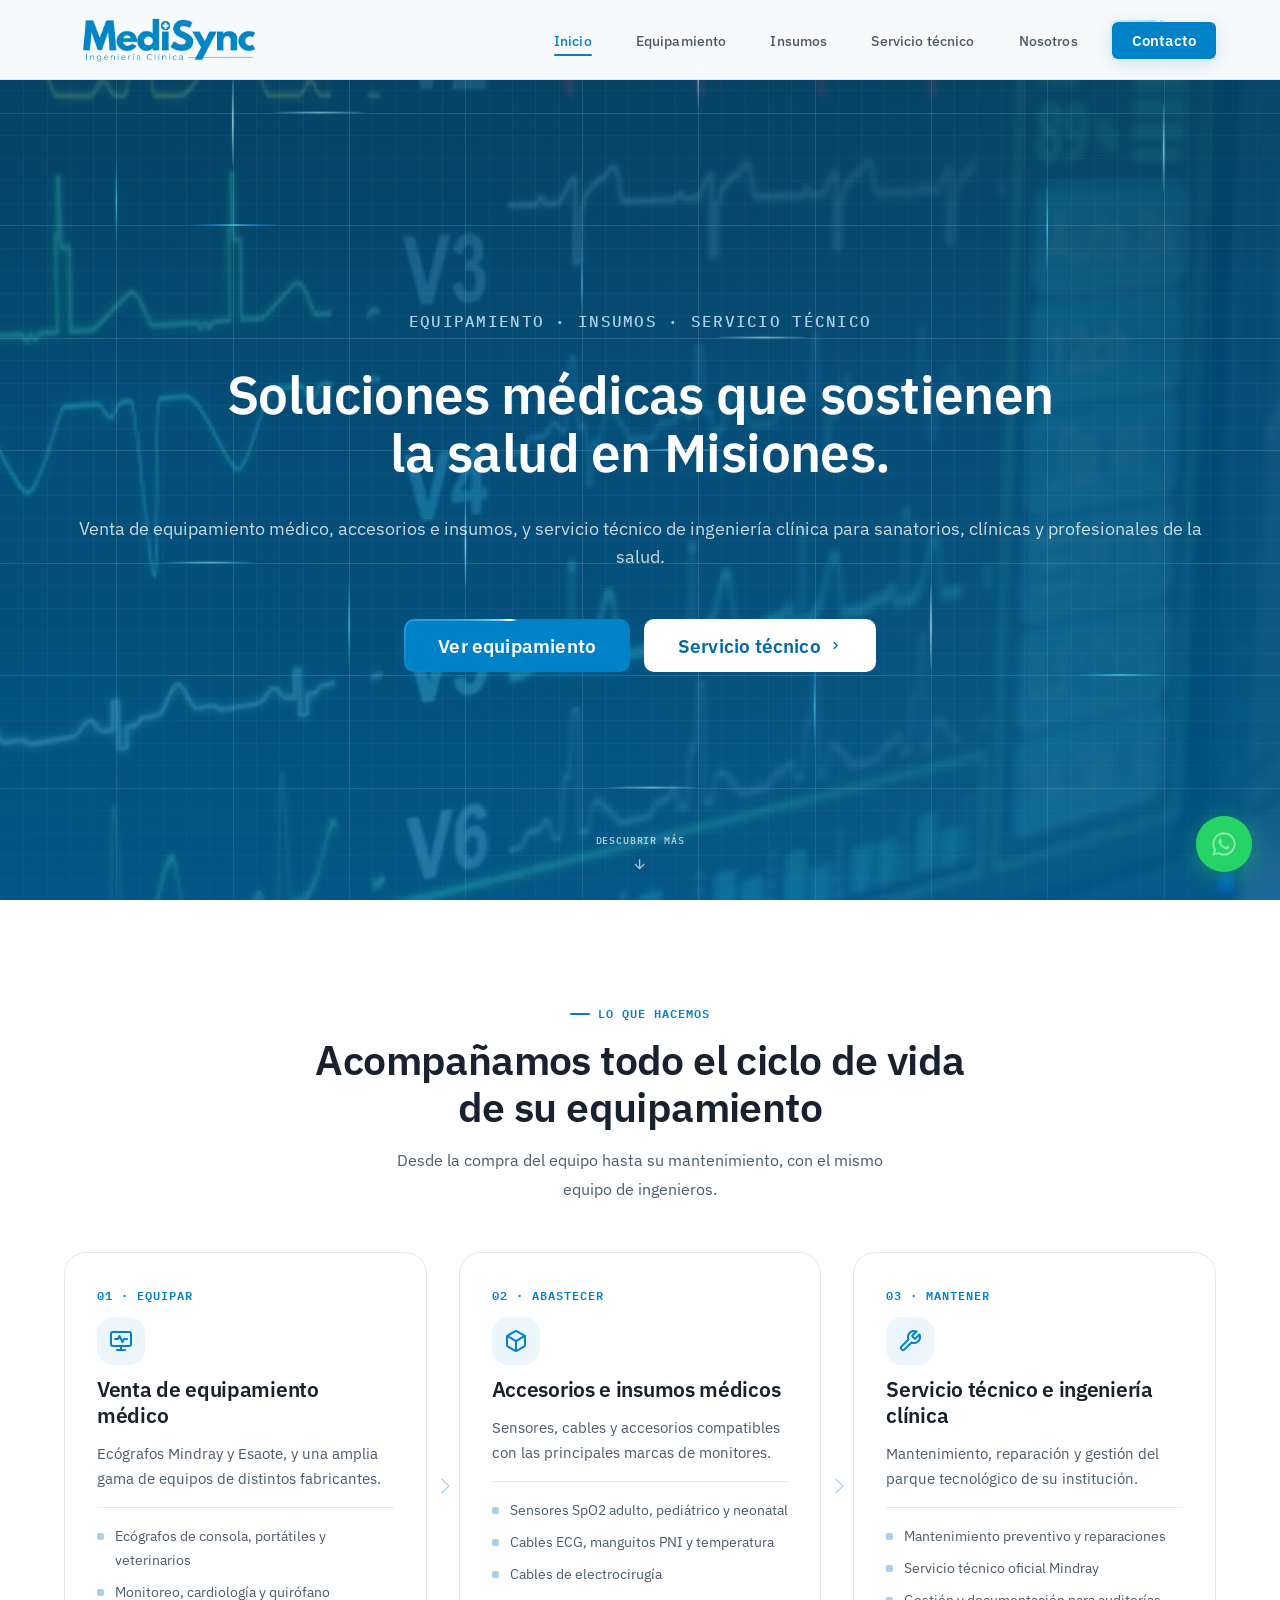
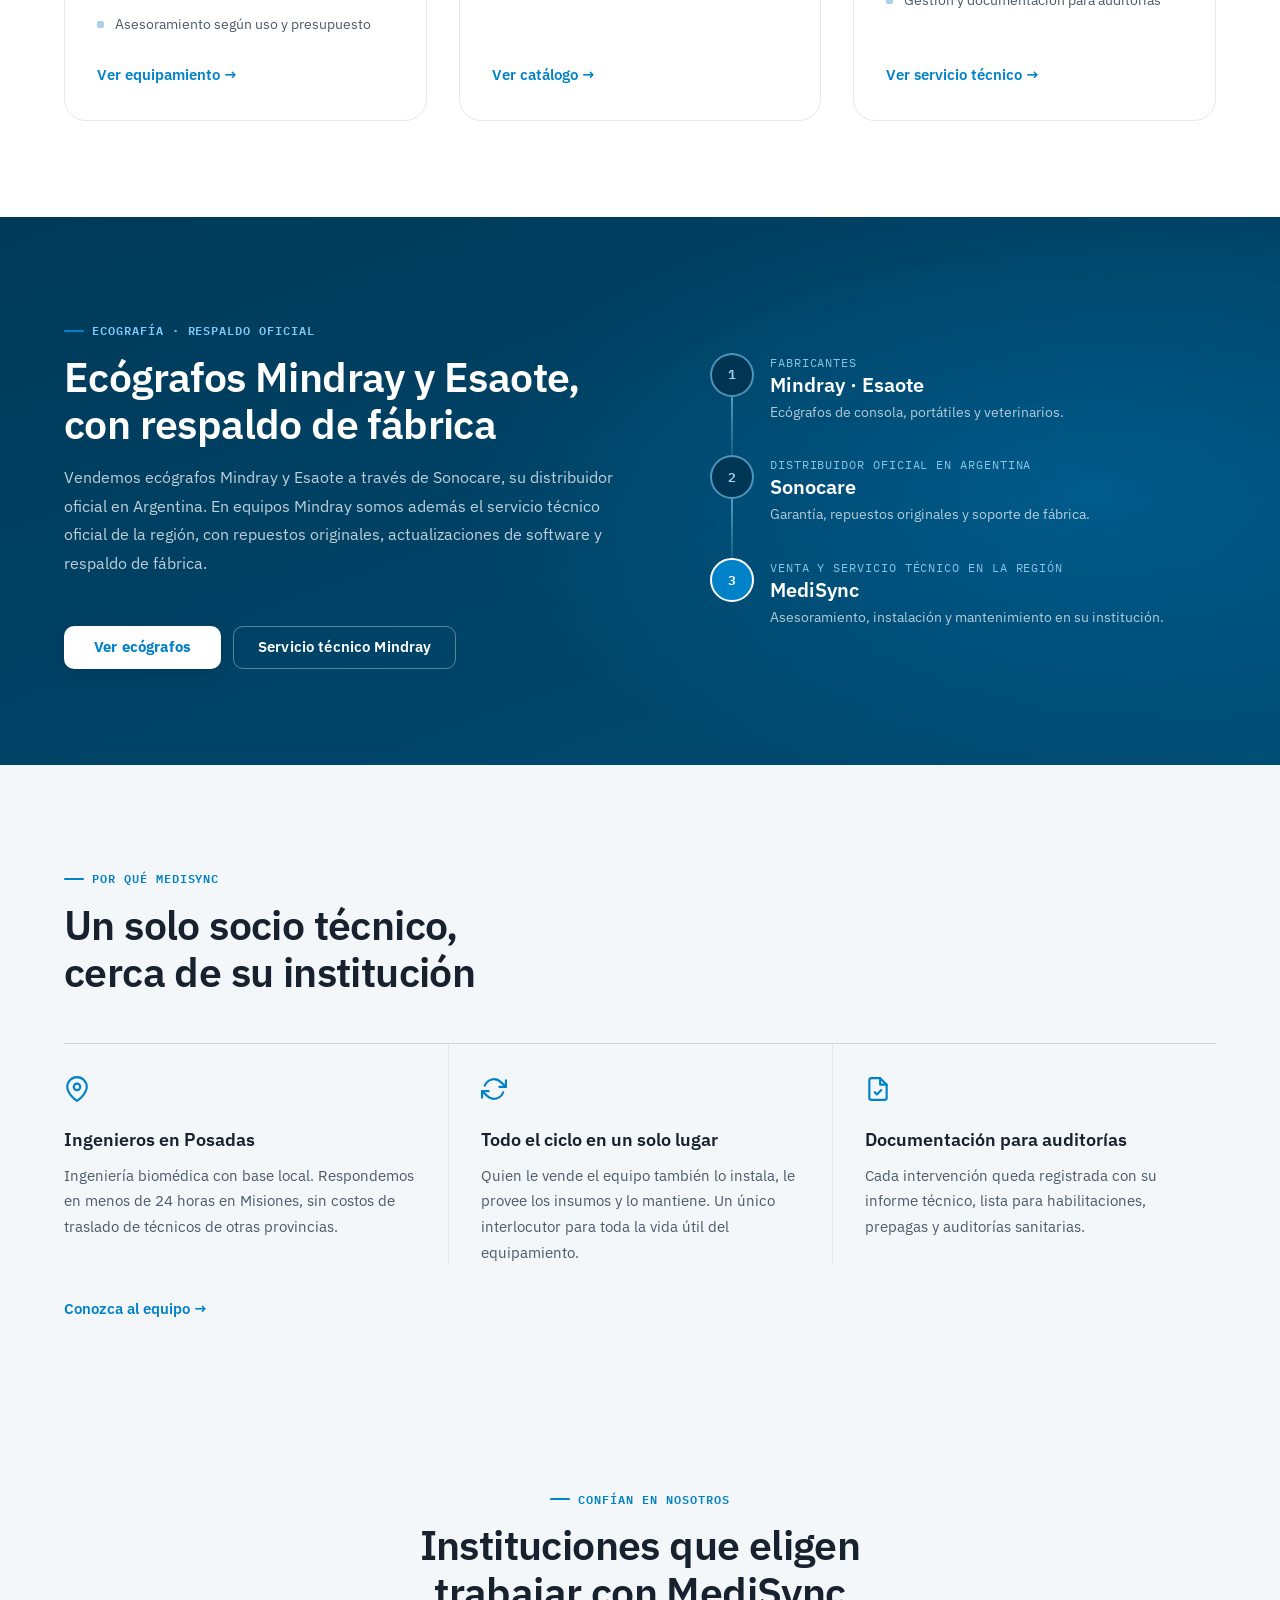
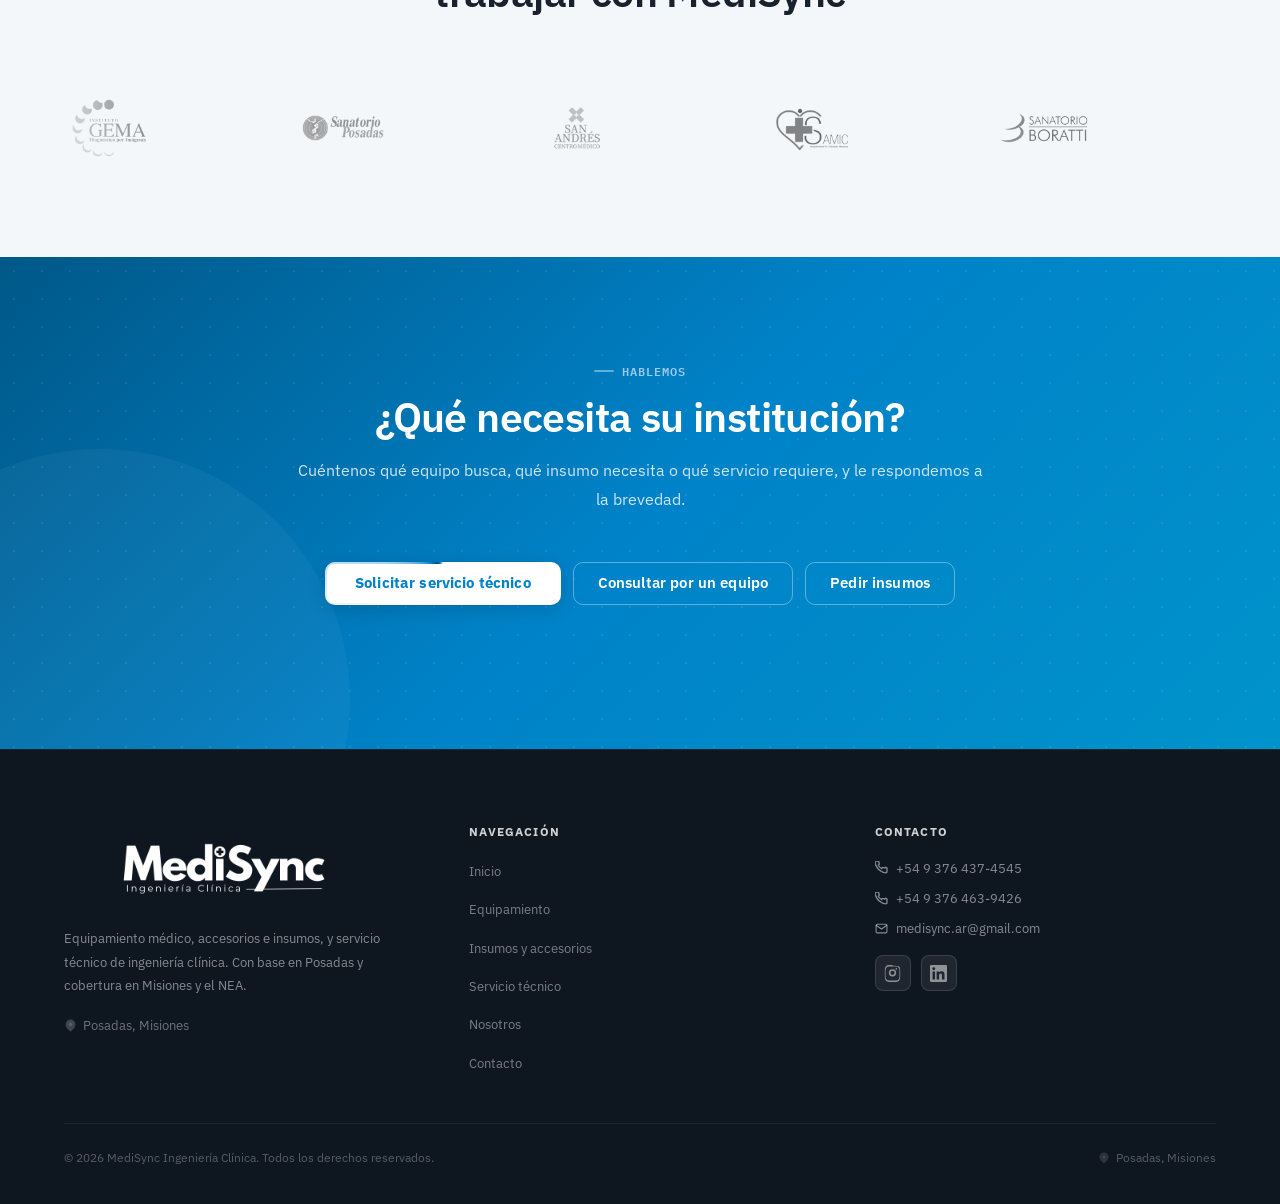
==== index.html @ 0f15f38e "Insumos: subtítulo más corto y sin mencionar stock permanente en el sitio Co-Authored-By: Claude Opu" ====
<!DOCTYPE html>
<html lang="es">
<head>
<meta charset="UTF-8">
<meta name="viewport" content="width=device-width, initial-scale=1.0">
<title>MediSync | Equipamiento médico, insumos y servicio técnico – Misiones</title>
<meta name="description" content="Venta de equipamiento médico, accesorios e insumos, y servicio técnico de ingeniería clínica en Misiones.">
<meta property="og:type" content="website">
<meta property="og:locale" content="es_AR">
<meta property="og:site_name" content="MediSync Ingeniería Clínica">
<meta property="og:title" content="MediSync | Equipamiento médico, insumos y servicio técnico – Misiones">
<meta property="og:description" content="Venta de equipamiento médico, accesorios e insumos, y servicio técnico de ingeniería clínica en Misiones.">
<meta property="og:image" content="img/logo1.png">
<meta property="og:url" content="https://medisync.com.ar/index.html">
<meta name="twitter:card" content="summary">
<link rel="icon" type="image/x-icon" href="img/favicon.ico">
<link rel="canonical" href="https://medisync.com.ar/index.html">
<link rel="preconnect" href="https://fonts.googleapis.com">
<link rel="preconnect" href="https://fonts.gstatic.com" crossorigin>
<link href="https://fonts.googleapis.com/css2?family=IBM+Plex+Sans:wght@400;500;600;700&family=IBM+Plex+Mono:wght@500;600&display=swap" rel="stylesheet">
<link rel="stylesheet" href="styles.css">
<link rel="stylesheet" href="cult-effects.css">
<script type="application/ld+json">
{
  "@context": "https://schema.org",
  "@type": "MedicalBusiness",
  "name": "MediSync Ingeniería Clínica",
  "image": "img/logo1.png",
  "description": "Venta de equipamiento médico, accesorios e insumos, y servicio técnico de ingeniería clínica en Misiones y el NEA.",
  "url": "https://medisync.com.ar/",
  "telephone": "+543764374545",
  "email": "medisync.ar@gmail.com",
  "address": {
    "@type": "PostalAddress",
    "addressLocality": "Posadas",
    "addressRegion": "Misiones",
    "addressCountry": "AR"
  },
  "areaServed": {
    "@type": "State",
    "name": "Misiones"
  },
  "sameAs": [
    "https://www.instagram.com/medi.sync",
    "https://www.linkedin.com/company/medi-sync-arg"
  ]
}
</script>
<!-- Meta Pixel Code -->
<script>
!function(f,b,e,v,n,t,s)
{if(f.fbq)return;n=f.fbq=function(){n.callMethod?
n.callMethod.apply(n,arguments):n.queue.push(arguments)};
if(!f._fbq)f._fbq=n;n.push=n;n.loaded=!0;n.version='2.0';
n.queue=[];t=b.createElement(e);t.async=!0;
t.src=v;s=b.getElementsByTagName(e)[0];
s.parentNode.insertBefore(t,s)}(window, document,'script',
'https://connect.facebook.net/en_US/fbevents.js');
fbq('init', '1531481185148604');
fbq('track', 'PageView');
</script>
<noscript><img height="1" width="1" style="display:none"
src="https://www.facebook.com/tr?id=1531481185148604&ev=PageView&noscript=1"
/></noscript>
<!-- End Meta Pixel Code -->
</head>
<body>

<!-- ═══ HERO ═══ -->
<section id="hero" class="has-video" data-grid-beam>
  <!-- Fondo del hero: video sin sonido en bucle. Para volver a una foto, reemplazar <video> por <img class="hero-bg" src="..." alt=""> -->
  <video class="hero-bg" autoplay muted loop playsinline preload="auto" poster="img/hero-poster.jpg" aria-hidden="true">
    <source src="img/hero.mp4" type="video/mp4">
  </video>
  <div class="hero-content">
    <div class="hero-top">
      <div class="hero-badge">Equipamiento · Insumos · Servicio técnico</div>
      <h1 class="hero-h1" data-text-animate>Soluciones médicas que sostienen<br>la salud en Misiones.</h1>
      <p class="hero-sub">Venta de equipamiento médico, accesorios e insumos, y servicio técnico de ingeniería clínica para sanatorios, clínicas y profesionales de la salud.</p>
    </div>
    <div class="hero-actions">
      <a href="equipos.html" class="btn-primary beam">
        Ver equipamiento
      </a>
      <a href="servicios.html" class="btn-secondary">
        Servicio técnico
        <svg width="13" height="13" fill="none" stroke="currentColor" stroke-width="2.5" viewBox="0 0 24 24"><path d="M9 18l6-6-6-6"/></svg>
      </a>
    </div>
  </div>
  <a href="#pilares" class="hero-scroll-cue" aria-label="Bajar a la siguiente sección">
    Descubrir más
    <svg width="16" height="16" fill="none" stroke="currentColor" stroke-width="2" viewBox="0 0 24 24"><path d="M12 5v14M19 12l-7 7-7-7"/></svg>
  </a>
</section>

<!-- ═══ PILARES ═══ -->
<section id="pilares">
  <div class="section-header centered">
    <div class="section-label">Lo que hacemos</div>
    <h2 class="section-title">Acompañamos todo el ciclo de vida<br>de su equipamiento</h2>
    <p class="section-desc">Desde la compra del equipo hasta su mantenimiento, con el mismo equipo de ingenieros.</p>
  </div>
  <div class="pillars-grid">
    <a class="pillar-card fade-up" href="equipos.html">
      <span class="pillar-step">01 · Equipar</span>
      <div class="pillar-icon"><svg viewBox="0 0 24 24" fill="none" stroke="currentColor" stroke-width="2" stroke-linecap="round" stroke-linejoin="round"><rect x="2" y="3" width="20" height="14" rx="2"/><path d="M8 21h8M12 17v4"/><path d="M6 10h3l1.5-3 3 6 1.5-3h3"/></svg></div>
      <h3 class="pillar-title">Venta de equipamiento médico</h3>
      <p class="pillar-desc">Ecógrafos Mindray y Esaote, y una amplia gama de equipos de distintos fabricantes.</p>
      <ul class="pillar-list">
        <li>Ecógrafos de consola, portátiles y veterinarios</li>
        <li>Monitoreo, cardiología y quirófano</li>
        <li>Asesoramiento según uso y presupuesto</li>
      </ul>
      <span class="pillar-link">Ver equipamiento →</span>
    </a>
    <a class="pillar-card fade-up stagger-1" href="tienda.html">
      <span class="pillar-step">02 · Abastecer</span>
      <div class="pillar-icon"><svg viewBox="0 0 24 24" fill="none" stroke="currentColor" stroke-width="2" stroke-linecap="round" stroke-linejoin="round"><path d="M21 16V8a2 2 0 00-1-1.73l-7-4a2 2 0 00-2 0l-7 4A2 2 0 003 8v8a2 2 0 001 1.73l7 4a2 2 0 002 0l7-4A2 2 0 0021 16z"/><path d="M3.27 6.96L12 12.01l8.73-5.05M12 22.08V12"/></svg></div>
      <h3 class="pillar-title">Accesorios e insumos médicos</h3>
      <p class="pillar-desc">Sensores, cables y accesorios compatibles con las principales marcas de monitores.</p>
      <ul class="pillar-list">
        <li>Sensores SpO2 adulto, pediátrico y neonatal</li>
        <li>Cables ECG, manguitos PNI y temperatura</li>
        <li>Cables de electrocirugía</li>
      </ul>
      <span class="pillar-link">Ver catálogo →</span>
    </a>
    <a class="pillar-card fade-up stagger-2" href="servicios.html">
      <span class="pillar-step">03 · Mantener</span>
      <div class="pillar-icon"><svg viewBox="0 0 24 24" fill="none" stroke="currentColor" stroke-width="2" stroke-linecap="round" stroke-linejoin="round"><path d="M14.7 6.3a1 1 0 000 1.4l1.6 1.6a1 1 0 001.4 0l3.77-3.77a6 6 0 01-7.94 7.94l-6.91 6.91a2.12 2.12 0 01-3-3l6.91-6.91a6 6 0 017.94-7.94l-3.76 3.76z"/></svg></div>
      <h3 class="pillar-title">Servicio técnico e ingeniería clínica</h3>
      <p class="pillar-desc">Mantenimiento, reparación y gestión del parque tecnológico de su institución.</p>
      <ul class="pillar-list">
        <li>Mantenimiento preventivo y reparaciones</li>
        <li>Servicio técnico oficial Mindray</li>
        <li>Gestión y documentación para auditorías</li>
      </ul>
      <span class="pillar-link">Ver servicio técnico →</span>
    </a>
  </div>
</section>

<!-- ═══ MINDRAY · REPRESENTACIÓN OFICIAL ═══ -->
<section id="mindray-oficial">
  <div class="mindray-layout">
    <div>
      <div class="section-header">
        <div class="section-label">Ecografía · Respaldo oficial</div>
        <h2 class="section-title">Ecógrafos Mindray y Esaote,<br>con respaldo de fábrica</h2>
        <p class="section-desc">Vendemos ecógrafos Mindray y Esaote a través de Sonocare, su distribuidor oficial en Argentina. En equipos Mindray somos además el servicio técnico oficial de la región, con repuestos originales, actualizaciones de software y respaldo de fábrica.</p>
      </div>
      <div class="mindray-actions">
        <a href="equipos.html#ecografos" class="btn-white">Ver ecógrafos</a>
        <a href="servicios.html#mindray" class="btn-outline-white">Servicio técnico Mindray</a>
      </div>
    </div>
    <ol class="chain fade-up" aria-label="Cadena oficial desde el fabricante hasta su institución">
      <li class="chain-node">
        <span class="chain-dot">1</span>
        <div>
          <div class="chain-role">Fabricantes</div>
          <div class="chain-name">Mindray · Esaote</div>
          <div class="chain-text">Ecógrafos de consola, portátiles y veterinarios.</div>
        </div>
      </li>
      <li class="chain-node">
        <span class="chain-dot">2</span>
        <div>
          <div class="chain-role">Distribuidor oficial en Argentina</div>
          <div class="chain-name">Sonocare</div>
          <div class="chain-text">Garantía, repuestos originales y soporte de fábrica.</div>
        </div>
      </li>
      <li class="chain-node is-us">
        <span class="chain-dot">3</span>
        <div>
          <div class="chain-role">Venta y servicio técnico en la región</div>
          <div class="chain-name">MediSync</div>
          <div class="chain-text">Asesoramiento, instalación y mantenimiento en su institución.</div>
        </div>
      </li>
    </ol>
  </div>
</section>

<!-- ═══ POR QUÉ MEDISYNC ═══ -->
<section id="porque">
  <div class="section-header wide">
    <div class="section-label">Por qué MediSync</div>
    <h2 class="section-title">Un solo socio técnico,<br>cerca de su institución</h2>
  </div>
  <div class="reasons">
    <div class="reason fade-up">
      <div class="reason-icon"><svg viewBox="0 0 24 24" fill="none" stroke="currentColor" stroke-width="2" stroke-linecap="round" stroke-linejoin="round"><path d="M21 10c0 7-9 13-9 13s-9-6-9-13a9 9 0 0118 0z"/><circle cx="12" cy="10" r="3"/></svg></div>
      <div class="reason-title">Ingenieros en Posadas</div>
      <p class="reason-text">Ingeniería biomédica con base local. Respondemos en menos de 24 horas en Misiones, sin costos de traslado de técnicos de otras provincias.</p>
    </div>
    <div class="reason fade-up stagger-1">
      <div class="reason-icon"><svg viewBox="0 0 24 24" fill="none" stroke="currentColor" stroke-width="2" stroke-linecap="round" stroke-linejoin="round"><path d="M23 4v6h-6"/><path d="M1 20v-6h6"/><path d="M3.51 9a9 9 0 0114.85-3.36L23 10M1 14l4.64 4.36A9 9 0 0020.49 15"/></svg></div>
      <div class="reason-title">Todo el ciclo en un solo lugar</div>
      <p class="reason-text">Quien le vende el equipo también lo instala, le provee los insumos y lo mantiene. Un único interlocutor para toda la vida útil del equipamiento.</p>
    </div>
    <div class="reason fade-up stagger-2">
      <div class="reason-icon"><svg viewBox="0 0 24 24" fill="none" stroke="currentColor" stroke-width="2" stroke-linecap="round" stroke-linejoin="round"><path d="M14 2H6a2 2 0 00-2 2v16a2 2 0 002 2h12a2 2 0 002-2V8z"/><path d="M14 2v6h6M9 15l2 2 4-4"/></svg></div>
      <div class="reason-title">Documentación para auditorías</div>
      <p class="reason-text">Cada intervención queda registrada con su informe técnico, lista para habilitaciones, prepagas y auditorías sanitarias.</p>
    </div>
  </div>
  <p class="reasons-more"><a href="nosotros.html">Conozca al equipo →</a></p>
</section>

<!-- ═══ TRUST / LOGOS ═══ -->
<section id="logos-trust">
  <div class="section-header centered">
    <div class="section-label">Confían en nosotros</div>
    <h2 class="section-title">Instituciones que eligen<br>trabajar con MediSync</h2>
  </div>
  <div class="logos-marquee">
    <div class="logos-track">
      <img src="img/sanatorio1.png" alt="Sanatorio 1" class="logo-item">
      <img src="img/sanatorio2.png" alt="Sanatorio 2" class="logo-item">
      <img src="img/sanatorio3.png" alt="Sanatorio 3" class="logo-item">
      <img src="img/sanatorio4.png" alt="Sanatorio 4" class="logo-item">
      <img src="img/sanatorio5.png" alt="Sanatorio 5" class="logo-item">
      <img src="img/sanatorio6.png" alt="Sanatorio 6" class="logo-item">
      <!-- Duplicado para loop continuo -->
      <img src="img/sanatorio1.png" alt="" aria-hidden="true" class="logo-item">
      <img src="img/sanatorio2.png" alt="" aria-hidden="true" class="logo-item">
      <img src="img/sanatorio3.png" alt="" aria-hidden="true" class="logo-item">
      <img src="img/sanatorio4.png" alt="" aria-hidden="true" class="logo-item">
      <img src="img/sanatorio5.png" alt="" aria-hidden="true" class="logo-item">
      <img src="img/sanatorio6.png" alt="" aria-hidden="true" class="logo-item">
    </div>
  </div>
</section>

<!-- ═══ CTA ═══ -->
<section id="cta">
  <div class="cta-inner">
    <div class="section-label">Hablemos</div>
    <h2 class="section-title">¿Qué necesita su institución?</h2>
    <p class="cta-sub">Cuéntenos qué equipo busca, qué insumo necesita o qué servicio requiere, y le respondemos a la brevedad.</p>
    <div class="cta-actions multi">
      <a href="https://wa.me/5493764374545?text=Hola%2C%20necesito%20servicio%20t%C3%A9cnico%20para%20un%20equipo." class="btn-white beam" target="_blank" rel="noopener">Solicitar servicio técnico</a>
      <a href="https://wa.me/5493764374545?text=Hola%2C%20quiero%20consultar%20por%20un%20equipo." class="btn-outline-white" target="_blank" rel="noopener">Consultar por un equipo</a>
      <a href="https://wa.me/5493764374545?text=Hola%2C%20quiero%20consultar%20stock%20de%20insumos." class="btn-outline-white" target="_blank" rel="noopener">Pedir insumos</a>
    </div>
  </div>
</section>

<script src="componentes.js"></script>
<script src="cult-effects.js" defer></script>
</body>
</html>
---- styles.css ----
/* ═══════════════════════════════════════════════════════
   MediSync — Design System v2.3
   Ingeniería Biomédica · Premium · Confianza · Precisión
═══════════════════════════════════════════════════════ */

/* ─── DESIGN TOKENS ─── */
:root {
  --blue:        #0082C8;
  --blue-dark:   #0069A8;
  --blue-deep:   #004B72;
  --blue-light:  #EBF6FD;
  --blue-mid:    #AACFE8;
  --blue-glow:   rgba(0, 130, 200, 0.12);

  --white:       #FFFFFF;
  --off-white:   #FAFBFC;
  --gray-dark:   #18222F;
  --gray-mid:    #4B5A6B;
  --gray-soft:   #7A8999;
  --gray-light:  #F4F7FA;
  --gray-border: #E4E9EF;
  --gray-border-strong: #C8D4DE;

  --font: 'IBM Plex Sans', system-ui, -apple-system, 'Segoe UI', Roboto, sans-serif;
  --font-display: 'IBM Plex Sans', system-ui, -apple-system, 'Segoe UI', Roboto, sans-serif;
  --font-label: 'IBM Plex Mono', ui-monospace, 'SFMono-Regular', Menlo, Consolas, monospace;

  --sp-1:  4px;
  --sp-2:  8px;
  --sp-3:  12px;
  --sp-4:  16px;
  --sp-5:  24px;
  --sp-6:  32px;
  --sp-7:  48px;
  --sp-8:  64px;
  --sp-9:  80px;
  --sp-10: 96px;

  --r-sm:  6px;
  --r-md:  10px;
  --r-lg:  16px;
  --r-xl:  22px;
  --r-pill: 100px;

  --shadow-xs:  0 1px 3px rgba(0,0,0,0.06), 0 1px 2px rgba(0,0,0,0.04);
  --shadow-sm:  0 2px 8px rgba(0,0,0,0.07), 0 1px 3px rgba(0,0,0,0.04);
  --shadow-md:  0 6px 20px rgba(0,0,0,0.08), 0 2px 6px rgba(0,0,0,0.04);
  --shadow-lg:  0 16px 40px rgba(0,0,0,0.10), 0 4px 10px rgba(0,0,0,0.05);
  --shadow-blue-sm: 0 4px 16px rgba(0,130,200,0.18);
  --shadow-blue-md: 0 8px 28px rgba(0,130,200,0.24);

  --ease: cubic-bezier(0.4, 0, 0.2, 1);
  --ease-bounce: cubic-bezier(0.34, 1.56, 0.64, 1);
  --t-fast: 150ms;
  --t-base: 240ms;
  --t-slow: 380ms;
}

/* ─── RESET & BASE ─── */
*, *::before, *::after { box-sizing: border-box; margin: 0; padding: 0; }

html {
  scroll-behavior: smooth;
  -webkit-font-smoothing: antialiased;
  -moz-osx-font-smoothing: grayscale;
  text-rendering: optimizeLegibility;
  overflow-x: hidden;
  width: 100%;
}

body {
  font-family: var(--font);
  color: var(--gray-dark);
  background: var(--white);
  line-height: 1.65;
  overflow-x: hidden;
  width: 100%;
  font-weight: 400;
}

img { max-width: 100%; display: block; }

/* ─── SELECCIÓN DE TEXTO ─── */
::selection {
  background: var(--blue);
  color: var(--white);
}

/* ─── SCROLLBAR ─── */
html { scrollbar-width: thin; scrollbar-color: var(--blue-mid) var(--gray-light); }
::-webkit-scrollbar { width: 10px; height: 10px; }
::-webkit-scrollbar-track { background: var(--gray-light); }
::-webkit-scrollbar-thumb {
  background: var(--blue-mid);
  border-radius: var(--r-pill);
  border: 2px solid var(--gray-light);
}
::-webkit-scrollbar-thumb:hover { background: var(--blue); }

/* ─── ACCESIBILIDAD: FOCO VISIBLE ─── */
a:focus-visible,
button:focus-visible,
input:focus-visible,
textarea:focus-visible,
select:focus-visible,
.btn-filtro:focus-visible {
  outline: 2.5px solid var(--blue);
  outline-offset: 3px;
  border-radius: var(--r-sm);
}

/* ─── CONTENEDOR UTILITARIO ─── */
.container {
  max-width: 1240px;
  margin: 0 auto;
  width: 100%;
}

/* ─── MOVIMIENTO REDUCIDO ─── */
@media (prefers-reduced-motion: reduce) {
  *, *::before, *::after {
    animation-duration: 0.001ms !important;
    animation-iteration-count: 1 !important;
    transition-duration: 0.001ms !important;
    scroll-behavior: auto !important;
  }
  .fade-up { opacity: 1; transform: none; }
}

/* ─── NAVBAR ─── */
nav {
  position: fixed;
  top: 0; left: 0; right: 0;
  z-index: 100;
  background: rgba(255, 255, 255, 0.97);
  backdrop-filter: blur(20px) saturate(1.6);
  -webkit-backdrop-filter: blur(20px) saturate(1.6);
  border-bottom: 1px solid var(--gray-border);
  padding: 0 2.5vw;
  height: 80px;
  display: grid;
  grid-template-columns: auto 1fr auto;
  align-items: center;
  gap: 2rem;
  transition: box-shadow var(--t-base) var(--ease),
              border-color var(--t-base) var(--ease);
}

nav.scrolled {
  border-bottom-color: transparent;
  box-shadow: 0 1px 0 rgba(0,0,0,0.06), 0 4px 24px rgba(0,0,0,0.07);
}

.nav-logo {
  display: flex;
  align-items: center;
  text-decoration: none;
  flex-shrink: 0;
}

.nav-logo-img {
  height: 80px;
  width: auto;
  display: flex;
  align-items: center;
}

.nav-logo-img img {
  height: 100%;
  width: auto;
  object-fit: contain;
}

.nav-phones {
  display: flex;
  align-items: center;
  justify-content: center;
  gap: var(--sp-3);
}

.nav-phone-link {
  font-size: 0.82rem;
  font-weight: 600;
  color: var(--blue-dark);
  text-decoration: none;
  background: var(--blue-light);
  border: 1px solid var(--blue-mid);
  padding: 7px 16px;
  border-radius: var(--r-pill);
  display: flex;
  align-items: center;
  gap: 7px;
  transition: background var(--t-fast) var(--ease),
              border-color var(--t-fast) var(--ease),
              box-shadow var(--t-fast) var(--ease);
  white-space: nowrap;
}

.nav-phone-link:hover {
  background: #D4ECFA;
  border-color: var(--blue);
  box-shadow: var(--shadow-blue-sm);
}

.nav-links {
  display: flex;
  align-items: center;
  gap: 1.5rem;
  list-style: none;
  justify-content: flex-end;
}

.nav-links a {
  font-size: 0.88rem;
  font-weight: 500;
  color: var(--gray-mid);
  text-decoration: none;
  transition: color var(--t-fast) var(--ease);
  letter-spacing: 0.01em;
  position: relative;
  padding: 4px 10px;
  white-space: nowrap;
}

.nav-links a::after {
  content: '';
  position: absolute;
  bottom: -2px;
  left: 10px; right: 10px;
  height: 2px;
  background: var(--blue);
  border-radius: 2px;
  transform: scaleX(0);
  transform-origin: left;
  transition: transform var(--t-base) var(--ease);
}

.nav-links a:hover,
.nav-links a.active { color: var(--blue); }

.nav-links a:hover::after,
.nav-links a.active::after { transform: scaleX(1); }

.nav-cta {
  background: var(--blue) !important;
  color: var(--white) !important;
  padding: 9px 20px !important;
  border-radius: var(--r-sm) !important;
  font-weight: 600 !important;
  font-size: 0.94rem !important;
  box-shadow: var(--shadow-blue-sm);
  transition: background var(--t-fast) var(--ease),
              transform var(--t-fast) var(--ease),
              box-shadow var(--t-fast) var(--ease) !important;
  white-space: nowrap;
}

.nav-cta::after { display: none !important; }

.nav-cta:hover {
  background: var(--blue-dark) !important;
  color: var(--white) !important;
  transform: translateY(-1px);
  box-shadow: var(--shadow-blue-md) !important;
}

.nav-hamburger {
  display: none;
  flex-direction: column;
  gap: 5px;
  cursor: pointer;
  background: none;
  border: none;
  padding: var(--sp-2);
  border-radius: var(--r-sm);
  transition: background var(--t-fast) var(--ease);
}

.nav-hamburger:hover { background: var(--gray-light); }

.nav-hamburger span {
  display: block;
  width: 22px;
  height: 2px;
  background: var(--gray-dark);
  border-radius: 2px;
  transition: transform var(--t-base) var(--ease),
              opacity var(--t-base) var(--ease);
  transform-origin: center;
}

.nav-hamburger.active span:nth-child(1) {
  transform: translateY(7px) rotate(45deg);
}
.nav-hamburger.active span:nth-child(2) {
  opacity: 0;
}
.nav-hamburger.active span:nth-child(3) {
  transform: translateY(-7px) rotate(-45deg);
}

/* ─── MOBILE NAV ─── */
.nav-mobile-menu {
  display: none;
  position: fixed;
  top: 72px; left: 0; right: 0; bottom: 0;
  background: rgba(255, 255, 255, 0.99);
  backdrop-filter: blur(20px);
  z-index: 99;
  flex-direction: column;
  padding: 2rem 5vw;
  gap: 0;
  overflow-y: auto;
}

.nav-mobile-menu.open { display: flex; }

.nav-mobile-menu a {
  font-size: 1.15rem;
  font-weight: 600;
  color: var(--gray-dark);
  text-decoration: none;
  padding: 1rem 0;
  border-bottom: 1px solid var(--gray-border);
  display: block;
  transition: color var(--t-fast) var(--ease);
}

.nav-mobile-menu a:hover { color: var(--blue); }

.nav-mobile-menu .nav-cta {
  margin-top: var(--sp-6);
  text-align: center;
  border-radius: var(--r-md) !important;
  padding: 14px 24px !important;
}

.nav-mobile-phones {
  display: flex;
  flex-direction: column;
  gap: var(--sp-3);
  margin-top: var(--sp-6);
  padding-top: var(--sp-6);
  border-top: 1px solid var(--gray-border);
}

.nav-mobile-phones a {
  font-size: 1rem !important;
  color: var(--blue) !important;
  font-weight: 600 !important;
  border-bottom: none !important;
  padding: 0 !important;
  display: flex;
  align-items: center;
  gap: var(--sp-2);
}

/* ─── SECTIONS ─── */
section { padding: 96px 5vw; }

.section-label {
  display: inline-flex;
  align-items: center;
  gap: var(--sp-2);
  font-size: 0.75rem;
  font-weight: 700;
  letter-spacing: 0.14em;
  text-transform: uppercase;
  color: var(--blue);
  margin-bottom: var(--sp-3);
}

.section-label::before {
  content: '';
  display: block;
  width: 20px;
  height: 2px;
  background: var(--blue);
  border-radius: 2px;
  flex-shrink: 0;
}

.section-title {
  font-size: clamp(2rem, 3.2vw, 2.8rem);
  font-weight: 800;
  color: var(--gray-dark);
  letter-spacing: -0.6px;
  line-height: 1.15;
  margin-bottom: var(--sp-4);
}

.section-desc {
  font-size: 1rem;
  color: var(--gray-mid);
  max-width: 520px;
  line-height: 1.8;
  font-weight: 400;
}

.section-header { margin-bottom: var(--sp-7); }
.section-header.centered { text-align: center; }
.section-header.centered .section-desc { margin: 0 auto; }
.section-header.centered .section-label { justify-content: center; }

/* ─── HERO FULL-BLEED ─── */
#hero {
  position: relative;
  height: 100vh;
  height: 100dvh;
  min-height: 100vh;
  min-height: 100dvh;
  display: flex;
  align-items: center;
  justify-content: center;
  text-align: center;
  padding: 80px 5vw 0;
  overflow: hidden;
}
#hero .hero-bg {
  position: absolute;
  inset: 0;
  width: 100%;
  height: 100%;
  object-fit: cover;
  object-position: center 30%;
  z-index: 0;
}
#hero::before {
  content: '';
  position: absolute;
  inset: 0;
  z-index: 1;
  background: linear-gradient(180deg,
    rgba(0,75,114,0.82) 0%,
    rgba(0,91,143,0.80) 45%,
    rgba(0,105,168,0.78) 100%);
}
.hero-content {
  position: relative;
  z-index: 2;
  max-width: 1400px;
  margin: 0 auto;
}
.hero-badge {
  display: inline-block;
  color: var(--blue-mid);
  font-size: 1rem;
  font-weight: 700;
  letter-spacing: 0.16em;
  text-transform: uppercase;
  margin-bottom: 2rem;
}
.hero-h1 {
  font-family: var(--font);
  font-size: clamp(2rem, 5vw, 3.3rem);
  font-weight: 800;
  line-height: 1.1;
  color: var(--white);
  letter-spacing: -1px;
  margin-bottom: 2rem;
}
.hero-sub {
  font-size: 1.1rem;
  color: rgba(255, 255, 255, 0.78);
  margin: 0 0 3rem;
  line-height: 1.6;
}
.hero-actions {
  display: flex;
  align-items: center;
  justify-content: center;
  gap: 0.85rem;
  flex-wrap: wrap;
}
#hero .btn-primary,
#hero .btn-secondary {
  font-size: 1.2rem;
  padding: 15px 32px;
}
#hero .btn-secondary {
  background: var(--white);
  color: var(--blue-dark);
  border-color: var(--white);
}
#hero .btn-secondary:hover {
  background: rgba(255,255,255,0.9);
  border-color: var(--white);
}
@media (max-width: 900px) {
  #hero {
    height: 100vh;
    height: 100dvh;
    min-height: 100vh;
    min-height: 100dvh;
    padding: 80px 5vw 0;
  }
}

/* ─── SCROLL CUE ─── */
.hero-scroll-cue {
  position: absolute;
  bottom: 28px;
  left: 50%;
  transform: translateX(-50%);
  z-index: 2;
  display: flex;
  flex-direction: column;
  align-items: center;
  gap: 8px;
  color: rgba(255,255,255,0.65);
  text-decoration: none;
  font-size: 0.65rem;
  font-weight: 600;
  letter-spacing: 0.14em;
  text-transform: uppercase;
  transition: color var(--t-fast) var(--ease);
}

.hero-scroll-cue:hover { color: rgba(255,255,255,0.95); }

.hero-scroll-cue svg {
  animation: scroll-bounce 2s var(--ease) infinite;
}

@keyframes scroll-bounce {
  0%, 100% { transform: translateY(0); opacity: 0.7; }
  50% { transform: translateY(6px); opacity: 1; }
}

@media (max-width: 700px), (max-height: 700px) {
  .hero-scroll-cue { display: none; }
}

@media (prefers-reduced-motion: reduce) {
  .hero-scroll-cue svg { animation: none; }
}
/* ─── STRIP ─── */
#strip {
  padding: 20px 5vw;
  background: linear-gradient(90deg, #005C8F 0%, var(--blue) 55%, #0099D6 100%);
  display: flex;
  align-items: center;
  gap: var(--sp-7);
  overflow: hidden;
  position: relative;
}

#strip::before {
  content: '';
  position: absolute;
  inset: 0;
  background: url("data:image/svg+xml,%3Csvg width='60' height='60' viewBox='0 0 60 60' xmlns='http://www.w3.org/2000/svg'%3E%3Cg fill='none' fill-rule='evenodd'%3E%3Cg fill='%23ffffff' fill-opacity='0.03'%3E%3Cpath d='M36 34v-4h-2v4h-4v2h4v4h2v-4h4v-2h-4zm0-30V0h-2v4h-4v2h4v4h2V6h4V4h-4zM6 34v-4H4v4H0v2h4v4h2v-4h4v-2H6zM6 4V0H4v4H0v2h4v4h2V6h4V4H6z'/%3E%3C/g%3E%3C/g%3E%3C/svg%3E");
  pointer-events: none;
}

.strip-label {
  font-size: 0.66rem;
  font-weight: 700;
  letter-spacing: 0.15em;
  text-transform: uppercase;
  color: rgba(255,255,255,0.55);
  white-space: nowrap;
  flex-shrink: 0;
}

.strip-items { display: flex; gap: var(--sp-7); align-items: center; flex-wrap: wrap; }

.strip-item {
  font-size: 0.8rem;
  font-weight: 600;
  color: rgba(255,255,255,0.9);
  display: flex;
  align-items: center;
  gap: var(--sp-2);
  white-space: nowrap;
  letter-spacing: 0.02em;
}

.strip-item svg { opacity: 0.7; }

/* ─── LOGO STRIP ─── */
#logo-strip {
  padding: var(--sp-7) 5vw;
  background: var(--white);
  border-bottom: 1px solid var(--gray-border);
}

.logo-strip-label {
  text-align: center;
  font-size: 0.65rem;
  font-weight: 700;
  letter-spacing: 0.15em;
  text-transform: uppercase;
  color: var(--gray-soft);
  margin-bottom: var(--sp-6);
}

.logo-strip-row {
  display: flex;
  align-items: center;
  justify-content: center;
  gap: var(--sp-6);
  flex-wrap: wrap;
}

.logo-slot {
  width: 140px;
  height: 64px;
  border-radius: var(--r-lg);
  background: var(--off-white);
  border: 1.5px solid var(--gray-border);
  display: flex;
  flex-direction: column;
  align-items: center;
  justify-content: center;
  gap: var(--sp-1);
  transition: border-color var(--t-base) var(--ease),
              background var(--t-base) var(--ease),
              box-shadow var(--t-base) var(--ease);
  overflow: hidden;
  position: relative;
}

.logo-slot:hover {
  border-color: var(--blue-mid);
  background: var(--blue-light);
  box-shadow: var(--shadow-sm);
}

.logo-slot img { width: 100%; height: 100%; object-fit: contain; padding: var(--sp-2); }

.logo-slot .logo-slot-text {
  font-size: 0.62rem;
  font-weight: 600;
  color: var(--gray-mid);
  text-align: center;
  line-height: 1.3;
  padding: 0 var(--sp-2);
}

.logo-slot.mindray {
  width: 160px;
  height: 72px;
  border-color: var(--blue-mid);
  background: var(--blue-light);
}

.logo-slot.mindray .logo-slot-text { color: var(--blue-dark); }

/* ─── BUTTONS ─── */
.btn-primary,
.btn-secondary {
  display: inline-flex;
  align-items: center;
  gap: var(--sp-2);
  font-family: var(--font);
  font-weight: 600;
  font-size: 0.88rem;
  padding: 12px 26px;
  border-radius: var(--r-md);
  text-decoration: none;
  cursor: pointer;
  border: 2px solid transparent;
  letter-spacing: 0.01em;
  line-height: 1;
  transition: background var(--t-fast) var(--ease),
              transform var(--t-fast) var(--ease-bounce),
              box-shadow var(--t-fast) var(--ease),
              border-color var(--t-fast) var(--ease);
}

.btn-primary {
  background: var(--blue);
  color: var(--white);
  box-shadow: var(--shadow-blue-sm);
}

.btn-primary:hover {
  background: var(--blue-dark);
  transform: translateY(-2px);
  box-shadow: var(--shadow-blue-md);
}

.btn-primary:active { transform: translateY(0); }

.btn-secondary {
  background: transparent;
  color: var(--blue);
  border-color: var(--blue-mid);
}

.btn-secondary:hover {
  border-color: var(--blue);
  background: var(--blue-light);
  box-shadow: var(--shadow-xs);
}

.btn-white {
  display: inline-flex;
  align-items: center;
  gap: var(--sp-2);
  font-family: var(--font);
  font-weight: 700;
  font-size: 0.92rem;
  padding: 12px 28px;
  border-radius: var(--r-md);
  text-decoration: none;
  cursor: pointer;
  border: 2px solid transparent;
  letter-spacing: 0.01em;
  line-height: 1;
  background: var(--white);
  color: var(--blue);
  box-shadow: 0 4px 18px rgba(0,0,0,0.14);
  transition: transform var(--t-fast) var(--ease-bounce),
              box-shadow var(--t-fast) var(--ease);
}

.btn-white:hover {
  transform: translateY(-2px);
  box-shadow: 0 8px 30px rgba(0,0,0,0.18);
}

.btn-outline-white {
  display: inline-flex;
  align-items: center;
  gap: var(--sp-2);
  background: transparent;
  color: var(--white);
  font-family: var(--font);
  font-weight: 600;
  font-size: 0.92rem;
  padding: 12px 24px;
  border-radius: var(--r-md);
  text-decoration: none;
  border: 1.5px solid rgba(255,255,255,0.35);
  cursor: pointer;
  letter-spacing: 0.01em;
  line-height: 1;
  transition: border-color var(--t-base) var(--ease),
              background var(--t-base) var(--ease);
}

.btn-outline-white:hover {
  border-color: rgba(255,255,255,0.75);
  background: rgba(255,255,255,0.1);
}

/* ─── PROBLEMS ─── */
#problems {
  background: var(--blue-deep);
  color: var(--white);
  position: relative;
  overflow: hidden;
}

#problems::before {
  content: '';
  position: absolute;
  inset: 0;
  background-image:
    linear-gradient(rgba(255,255,255,0.03) 1px, transparent 1px),
    linear-gradient(90deg, rgba(255,255,255,0.03) 1px, transparent 1px);
  background-size: 48px 48px;
  pointer-events: none;
}

.problems-grid {
  display: grid;
  grid-template-columns: repeat(auto-fit, minmax(240px, 1fr));
  gap: 1px;
  background: rgba(255,255,255,0.07);
  border-radius: var(--r-xl);
  overflow: hidden;
  margin-top: var(--sp-7);
  border: 1px solid rgba(255,255,255,0.07);
}

.problem-card {
  background: rgba(10, 30, 50, 0.6);
  padding: 2rem 1.75rem;
  transition: background var(--t-base) var(--ease);
  position: relative;
  overflow: hidden;
}

.problem-card::before {
  content: '';
  position: absolute;
  top: 0; left: 0; right: 0;
  height: 2px;
  background: linear-gradient(90deg, transparent, rgba(0,160,220,0.5), transparent);
  opacity: 0;
  transition: opacity var(--t-base) var(--ease);
}

.problem-card:hover { background: rgba(15, 40, 65, 0.8); }
.problem-card:hover::before { opacity: 1; }

.problem-icon {
  width: 44px;
  height: 44px;
  border-radius: var(--r-md);
  background: rgba(255,255,255,0.1);
  display: flex;
  align-items: center;
  justify-content: center;
  margin-bottom: var(--sp-4);
  flex-shrink: 0;
}

.problem-icon svg {
  width: 22px;
  height: 22px;
  stroke: rgba(255,255,255,0.85);
  fill: none;
  stroke-width: 2;
  stroke-linecap: round;
  stroke-linejoin: round;
}

.problem-title {
  font-size: 0.94rem;
  font-weight: 700;
  color: #F2F7FA;
  margin-bottom: var(--sp-2);
}

.problem-desc {
  font-size: 0.84rem;
  color: rgba(255,255,255,0.58);
  line-height: 1.7;
  font-weight: 400;
}

#problems .section-label { color: rgba(100,200,255,0.85); }
#problems .section-label::before { background: rgba(100,200,255,0.6); }
#problems .section-title { color: var(--white); }
#problems .section-desc { color: rgba(255,255,255,0.65); max-width: 580px; }

/* ─── SERVICES ─── */
#services { background: var(--white); }

.services-grid {
  display: grid;
  grid-template-columns: repeat(auto-fit, minmax(min(100%, 290px), 1fr));
  gap: var(--sp-5);
}

.service-card {
  height: 100%;
  display: flex;
  flex-direction: column;
  background: var(--white);
  border: 1px solid var(--gray-border);
  padding: 2.25rem;
  border-radius: var(--r-xl);
  transition: border-color var(--t-base) var(--ease),
              transform var(--t-base) var(--ease-bounce),
              box-shadow var(--t-base) var(--ease);
  position: relative;
  overflow: hidden;
}

.service-card::before {
  content: '';
  position: absolute;
  top: 0; left: 0; right: 0;
  height: 3px;
  background: linear-gradient(90deg, var(--blue), #0099D6);
  transform: scaleX(0);
  transform-origin: left;
  transition: transform var(--t-base) var(--ease);
}

.service-card:hover {
  border-color: var(--blue-mid);
  transform: translateY(-5px);
  box-shadow: var(--shadow-md);
}

.service-card:hover::before { transform: scaleX(1); }

.service-icon-wrap {
  width: 48px;
  height: 48px;
  border-radius: var(--r-md);
  background: var(--blue-light);
  border: 1px solid var(--blue-mid);
  display: flex;
  align-items: center;
  justify-content: center;
  margin-bottom: var(--sp-4);
  flex-shrink: 0;
  font-size: 1.25rem;
}

.service-icon-wrap svg {
  width: 20px;
  height: 20px;
  stroke: var(--blue);
  stroke-width: 1.5;
}

.service-title {
  font-size: 1rem;
  font-weight: 700;
  color: var(--gray-dark);
  margin-bottom: var(--sp-2);
}

.service-desc {
  font-size: 0.85rem;
  color: var(--gray-mid);
  line-height: 1.75;
  margin-bottom: var(--sp-5);
  font-weight: 400;
  flex: 1;
}

.service-tag {
  display: inline-block;
  font-size: 0.65rem;
  font-weight: 700;
  letter-spacing: 0.08em;
  text-transform: uppercase;
  background: var(--blue-light);
  color: var(--blue-dark);
  padding: 4px 11px;
  border-radius: var(--r-pill);
  margin-top: auto;
}

/* ─── WHY US ─── */
#why { background: var(--gray-light); }

.why-points { display: flex; flex-direction: column; gap: var(--sp-3); }

.why-point {
  display: flex;
  gap: var(--sp-5);
  align-items: flex-start;
  background: var(--white);
  border-radius: var(--r-lg);
  padding: 1.5rem;
  border: 1px solid var(--gray-border);
  transition: box-shadow var(--t-base) var(--ease),
              border-color var(--t-base) var(--ease),
              transform var(--t-base) var(--ease-bounce);
}

.why-point:hover {
  box-shadow: var(--shadow-md);
  border-color: var(--blue-mid);
  transform: translateX(4px);
}

.why-num {
  font-size: 1.5rem;
  font-weight: 800;
  color: var(--blue);
  line-height: 1;
  flex-shrink: 0;
  width: 36px;
  letter-spacing: -1px;
  opacity: 0.65;
}

.why-title {
  font-size: 0.9rem;
  font-weight: 700;
  margin-bottom: var(--sp-1);
  color: var(--gray-dark);
}

.why-text {
  font-size: 0.83rem;
  color: var(--gray-mid);
  line-height: 1.7;
  font-weight: 400;
}

.trust-card {
  background: var(--white);
  border-radius: var(--r-lg);
  padding: 1.75rem;
  border: 1px solid var(--gray-border);
  box-shadow: var(--shadow-xs);
  transition: box-shadow var(--t-base) var(--ease);
}

.trust-card:hover { box-shadow: var(--shadow-md); }

.trust-card-title {
  font-size: 0.875rem;
  font-weight: 700;
  color: var(--gray-dark);
  margin-bottom: var(--sp-3);
  display: flex;
  align-items: center;
  gap: var(--sp-2);
}

.mindray-badge {
  background: var(--blue);
  color: var(--white);
  font-size: 0.65rem;
  font-weight: 700;
  padding: 3px 10px;
  border-radius: var(--r-pill);
  letter-spacing: 0.04em;
}

.trust-text {
  font-size: 0.84rem;
  color: var(--gray-mid);
  line-height: 1.7;
  font-weight: 400;
}

/* ─── EQUIPMENT ─── */
#equipment { background: var(--white); }

.equip-grid {
  display: grid;
  grid-template-columns: repeat(auto-fill, minmax(165px, 1fr));
  gap: var(--sp-3);
  margin-top: var(--sp-6);
}

.equip-item {
  border: 1.5px solid var(--gray-border);
  border-radius: var(--r-lg);
  padding: 1.5rem 1rem;
  text-align: center;
  background: var(--white);
  transition: border-color var(--t-base) var(--ease),
              background var(--t-base) var(--ease),
              transform var(--t-base) var(--ease-bounce),
              box-shadow var(--t-base) var(--ease);
  cursor: default;
}

.equip-item:hover {
  border-color: var(--blue);
  background: var(--blue-light);
  transform: translateY(-3px);
  box-shadow: var(--shadow-blue-sm);
}

.equip-item.highlight {
  border-color: var(--blue);
  background: var(--blue-light);
  position: relative;
}

.equip-item.highlight::after {
  content: 'Especialización';
  position: absolute;
  top: -10px; left: 50%;
  transform: translateX(-50%);
  background: var(--blue);
  color: white;
  font-size: 0.58rem;
  font-weight: 700;
  letter-spacing: 0.07em;
  text-transform: uppercase;
  padding: 3px 10px;
  border-radius: var(--r-pill);
  white-space: nowrap;
  box-shadow: var(--shadow-blue-sm);
}

.equip-icon { font-size: 2rem; margin-bottom: var(--sp-3); display: block; }
.equip-name { font-size: 0.78rem; font-weight: 600; color: var(--gray-dark); }

/* ─── GALLERY ─── */
#gallery { background: var(--gray-light); }

.gallery-grid {
  display: grid;
  grid-template-columns: repeat(3, 1fr);
  gap: 6px;
  margin-top: 2.5rem;
}

.gallery-item {
  border-radius: var(--r-xl);
  overflow: hidden;
  position: relative;
  background: linear-gradient(135deg, var(--blue-light), #d6ebf8);
  border: 1.5px solid var(--gray-border);
  cursor: pointer;
  aspect-ratio: 1 / 1;
  transition: transform var(--t-base) var(--ease),
              box-shadow var(--t-base) var(--ease);
}

.gallery-item:hover {
  transform: translateY(-4px);
  box-shadow: var(--shadow-lg);
  z-index: 1;
}

.gallery-item img {
  width: 100%;
  height: 100%;
  object-fit: cover;
  object-position: center;
  position: absolute;
  inset: 0;
  transition: transform var(--t-slow) var(--ease),
              filter var(--t-base) var(--ease);
}

.gallery-item:hover img {
  transform: scale(1.06);
  filter: brightness(0.88);
}

.gallery-item::after {
  content: "";
  position: absolute;
  inset: 0;
  background: linear-gradient(to top, rgba(0,20,50,0.5) 0%, transparent 50%);
  opacity: 0.4;
  transition: opacity var(--t-base) var(--ease);
  pointer-events: none;
}

.gallery-item:hover::after { opacity: 0.7; }

.gallery-item.large,
.gallery-item.wide,
.gallery-item.tall {
  grid-column: span 1;
  grid-row: span 1;
}

.gallery-item-label {
  position: absolute;
  bottom: 14px;
  left: 14px;
  right: 14px;
  font-size: 0.72rem;
  font-weight: 600;
  color: #fff;
  z-index: 2;
  opacity: 0;
  transform: translateY(6px);
  transition: all var(--t-base) var(--ease);
  text-shadow: 0 1px 4px rgba(0,0,0,0.5);
}

.gallery-item:hover .gallery-item-label {
  opacity: 1;
  transform: translateY(0);
}

/* ─── COVERAGE ─── */
#coverage, #cobertura { background: var(--blue-light); }

.coverage-single { max-width: 640px; margin-top: var(--sp-7); }

.coverage-card {
  background: var(--white);
  border-radius: var(--r-xl);
  padding: 2.5rem;
  border: 1.5px solid var(--blue-mid);
  position: relative;
  overflow: hidden;
  box-shadow: var(--shadow-md);
}

.coverage-card::before {
  content: '';
  position: absolute;
  top: 0; left: 0; right: 0;
  height: 4px;
  background: linear-gradient(90deg, var(--blue-dark), var(--blue), #0099D6);
}

.coverage-badge {
  display: inline-flex;
  align-items: center;
  gap: var(--sp-2);
  font-size: 0.65rem;
  font-weight: 700;
  letter-spacing: 0.09em;
  text-transform: uppercase;
  padding: 5px 13px;
  border-radius: var(--r-pill);
  margin-bottom: var(--sp-5);
  background: var(--blue);
  color: var(--white);
  box-shadow: var(--shadow-blue-sm);
}

.coverage-province {
  font-size: 1.65rem;
  font-weight: 800;
  color: var(--gray-dark);
  margin-bottom: var(--sp-1);
  letter-spacing: -0.5px;
}

.coverage-city {
  font-size: 0.875rem;
  color: var(--blue);
  font-weight: 600;
  margin-bottom: var(--sp-5);
}

.coverage-desc {
  font-size: 0.875rem;
  color: var(--gray-mid);
  line-height: 1.8;
  font-weight: 400;
  margin-bottom: var(--sp-5);
}

.coverage-list { list-style: none; display: flex; flex-direction: column; gap: var(--sp-2); }

.coverage-list li {
  font-size: 0.875rem;
  color: var(--gray-mid);
  display: flex;
  align-items: center;
  gap: var(--sp-3);
  font-weight: 400;
}

.coverage-list li::before {
  content: '✓';
  color: var(--blue);
  font-weight: 700;
  width: 18px;
  height: 18px;
  background: var(--blue-light);
  border-radius: 50%;
  display: inline-flex;
  align-items: center;
  justify-content: center;
  flex-shrink: 0;
  font-size: 0.65rem;
}

.coverage-note {
  margin-top: var(--sp-6);
  padding: 1.25rem 1.5rem;
  background: var(--blue-light);
  border-radius: var(--r-md);
  border-left: 3px solid var(--blue);
  font-size: 0.84rem;
  color: var(--gray-mid);
  line-height: 1.7;
  font-weight: 400;
}

.coverage-note strong { color: var(--blue); font-weight: 600; }

/* ─── TRUST ─── */
#trust { background: var(--white); }

.trust-cols {
  display: grid;
  grid-template-columns: repeat(3, 1fr);
  gap: var(--sp-4);
  margin-top: var(--sp-7);
}

.trust-block {
  border-radius: var(--r-lg);
  padding: 2rem;
  border: 1px solid var(--gray-border);
  background: var(--white);
  transition: border-color var(--t-base) var(--ease),
              box-shadow var(--t-base) var(--ease),
              transform var(--t-base) var(--ease-bounce);
  position: relative;
  overflow: hidden;
}

.trust-block::before {
  content: '';
  position: absolute;
  bottom: 0; left: 0; right: 0;
  height: 3px;
  background: linear-gradient(90deg, var(--blue), #0099D6);
  transform: scaleX(0);
  transform-origin: left;
  transition: transform var(--t-base) var(--ease);
}

.trust-block:hover {
  border-color: var(--blue-mid);
  box-shadow: var(--shadow-md);
  transform: translateY(-3px);
}

.trust-block:hover::before { transform: scaleX(1); }

.trust-block-icon { font-size: 1.75rem; margin-bottom: var(--sp-4); display: block; }

.trust-block-title {
  font-size: 0.94rem;
  font-weight: 700;
  color: var(--gray-dark);
  margin-bottom: var(--sp-2);
}

.trust-block-text {
  font-size: 0.84rem;
  color: var(--gray-mid);
  line-height: 1.7;
  font-weight: 400;
}

/* ─── CTA ─── */
#cta {
  background: linear-gradient(135deg, #005888 0%, var(--blue) 50%, #0093CB 100%);
  color: var(--white);
  text-align: center;
  position: relative;
  overflow: hidden;
}

#cta::before {
  content: '';
  position: absolute;
  inset: 0;
  background-image: radial-gradient(rgba(255,255,255,0.07) 1px, transparent 1px);
  background-size: 28px 28px;
  pointer-events: none;
}

#cta::after {
  content: '';
  position: absolute;
  bottom: -200px; left: -150px;
  width: 500px; height: 500px;
  border-radius: 50%;
  background: rgba(255,255,255,0.04);
  pointer-events: none;
}

.cta-inner { position: relative; z-index: 2; max-width: 700px; margin: 0 auto; }

#cta .section-label { color: rgba(255,255,255,0.6); }
#cta .section-label::before { background: rgba(255,255,255,0.4); }
#cta .section-title { color: var(--white); }

.cta-sub {
  font-size: 1rem;
  color: rgba(255,255,255,0.8);
  line-height: 1.8;
  margin-bottom: var(--sp-7);
  font-weight: 400;
}

.cta-actions {
  display: flex;
  justify-content: center;
  gap: var(--sp-3);
  flex-wrap: wrap;
  margin-bottom: var(--sp-7);
}

.cta-contact-info {
  display: flex;
  justify-content: center;
  gap: var(--sp-6);
  flex-wrap: wrap;
  margin-bottom: var(--sp-4);
}

.cta-contact-item {
  font-size: 0.875rem;
  color: rgba(255,255,255,0.72);
  display: flex;
  align-items: center;
  gap: var(--sp-2);
  text-decoration: none;
  transition: color var(--t-fast) var(--ease);
}

.cta-contact-item:hover { color: var(--white); }

.cta-phones {
  display: flex;
  justify-content: center;
  gap: var(--sp-3);
  flex-wrap: wrap;
  margin-bottom: var(--sp-6);
}

.cta-phone-card {
  display: inline-flex;
  align-items: center;
  gap: var(--sp-3);
  background: rgba(255,255,255,0.1);
  border: 1.5px solid rgba(255,255,255,0.25);
  color: var(--white);
  text-decoration: none;
  padding: 12px 22px;
  border-radius: var(--r-lg);
  font-size: 1rem;
  font-weight: 600;
  letter-spacing: 0.02em;
  backdrop-filter: blur(8px);
  transition: background var(--t-base) var(--ease),
              border-color var(--t-base) var(--ease),
              transform var(--t-fast) var(--ease);
}

.cta-phone-card:hover {
  background: rgba(255,255,255,0.18);
  border-color: rgba(255,255,255,0.55);
  transform: translateY(-2px);
}

.cta-phone-label {
  font-size: 0.62rem;
  font-weight: 500;
  letter-spacing: 0.1em;
  text-transform: uppercase;
  color: rgba(255,255,255,0.55);
  display: block;
  line-height: 1;
  margin-bottom: 2px;
}

/* ─── CONTACT FORM ─── */
.contact-grid {
  display: grid;
  grid-template-columns: 1fr 1fr;
  gap: 4rem;
  align-items: start;
}

.contact-form { display: flex; flex-direction: column; gap: var(--sp-5); }

.form-group { display: flex; flex-direction: column; gap: var(--sp-2); }

.form-group label {
  font-size: 0.8rem;
  font-weight: 600;
  color: var(--gray-dark);
  letter-spacing: 0.01em;
}

.form-group input,
.form-group textarea,
.form-group select {
  font-family: var(--font);
  font-size: 0.88rem;
  color: var(--gray-dark);
  background: var(--off-white);
  border: 1.5px solid var(--gray-border);
  border-radius: var(--r-md);
  padding: 11px 15px;
  transition: border-color var(--t-fast) var(--ease),
              box-shadow var(--t-fast) var(--ease),
              background var(--t-fast) var(--ease);
  outline: none;
  width: 100%;
}

.form-group input:hover,
.form-group textarea:hover,
.form-group select:hover { border-color: var(--gray-border-strong); }

.form-group input:focus,
.form-group textarea:focus,
.form-group select:focus {
  border-color: var(--blue);
  background: var(--white);
  box-shadow: 0 0 0 3px rgba(0,130,200,0.12);
}

.form-group textarea { resize: vertical; min-height: 120px; }

.contact-info-block { display: flex; flex-direction: column; gap: var(--sp-5); }

.contact-info-card {
  background: var(--gray-light);
  border-radius: var(--r-lg);
  padding: 1.75rem;
  border: 1px solid var(--gray-border);
  transition: box-shadow var(--t-base) var(--ease);
}

.contact-info-card:hover { box-shadow: var(--shadow-sm); }

.contact-info-card-title {
  font-size: 0.875rem;
  font-weight: 700;
  color: var(--gray-dark);
  margin-bottom: var(--sp-4);
  display: flex;
  align-items: center;
  gap: var(--sp-2);
}

.contact-info-item {
  display: flex;
  align-items: center;
  gap: var(--sp-3);
  font-size: 0.875rem;
  color: var(--gray-mid);
  text-decoration: none;
  margin-bottom: var(--sp-3);
  transition: color var(--t-fast) var(--ease);
}

.contact-info-item:hover { color: var(--blue); }
.contact-info-item:last-child { margin-bottom: 0; }

/* ─── FOOTER ─── */
footer {
  background: #0E1620;
  color: rgba(255,255,255,0.55);
  padding: 72px 5vw 36px;
  border-top: 1px solid rgba(255,255,255,0.05);
}

.footer-grid {
  display: grid;
  grid-template-columns: 1fr 1fr 1fr;
  gap: 4rem;
  margin-bottom: var(--sp-7);
}

.footer-logo {
  font-size: 1.35rem;
  font-weight: 800;
  color: var(--white);
  margin-bottom: var(--sp-1);
  letter-spacing: -0.4px;
}

.footer-brand-sub {
  font-size: 0.65rem;
  letter-spacing: 0.12em;
  text-transform: uppercase;
  color: rgba(255,255,255,0.3);
  margin-bottom: var(--sp-4);
}

.footer-desc {
  font-size: 0.84rem;
  line-height: 1.75;
  max-width: 320px;
  font-weight: 400;
  margin-bottom: var(--sp-4);
  color: rgba(255,255,255,0.5);
}

.footer-logo-img {
  width: 320px;
  height: auto;
  background: transparent;
  border: none;
  display: flex;
  align-items: center;
  justify-content: flex-start;
  margin-bottom: var(--sp-3);
}

.footer-logo-img img {
  width: 100%;
  height: auto;
}

.footer-phones { display: flex; flex-direction: column; gap: var(--sp-2); margin-top: var(--sp-3); }

.footer-phone-link {
  font-size: 0.84rem;
  color: rgba(255,255,255,0.5);
  text-decoration: none;
  display: flex;
  align-items: center;
  gap: var(--sp-2);
  transition: color var(--t-fast) var(--ease);
  font-weight: 400;
}

.footer-phone-link:hover { color: rgba(100, 200, 240, 0.9); }

.footer-heading {
  font-size: 0.72rem;
  font-weight: 700;
  color: rgba(255,255,255,0.8);
  margin-bottom: var(--sp-4);
  letter-spacing: 0.1em;
  text-transform: uppercase;
}

.footer-links { list-style: none; display: flex; flex-direction: column; gap: var(--sp-3); }

.footer-links a {
  font-size: 0.84rem;
  color: rgba(255,255,255,0.45);
  text-decoration: none;
  transition: color var(--t-fast) var(--ease);
  font-weight: 400;
}

.footer-links a:hover { color: rgba(255,255,255,0.85); }

.footer-bottom {
   
  border-top: 1px solid rgba(255,255,255,0.07);
  padding-top: var(--sp-5);
  display: flex;
  justify-content: space-between;
  align-items: center;
  flex-wrap: wrap;
  gap: var(--sp-3);
  font-size: 0.76rem;
  color: rgba(255,255,255,0.3);
}
.footer-social-row {
  display: flex;
  gap: 10px;
  margin-top: var(--sp-4);
}

.footer-social-link {
  display: flex;
  align-items: center;
  justify-content: center;
  width: 36px;
  height: 36px;
  border-radius: 8px;
  background: rgba(255,255,255,0.07);
  border: 1px solid rgba(255,255,255,0.12);
  color: rgba(255,255,255,0.5);
  text-decoration: none;
  transition: background var(--t-fast) var(--ease),
              color var(--t-fast) var(--ease),
              border-color var(--t-fast) var(--ease);
}

.footer-social-link.instagram:hover {
  background: rgba(225,48,108,0.2);
  color: #E1306C;
  border-color: rgba(225,48,108,0.4);
}

.footer-social-link.linkedin:hover {
  background: rgba(10,102,194,0.2);
  color: #0A66C2;
  border-color: rgba(10,102,194,0.4);
}

.footer-location {
  margin-top: var(--sp-3);
  font-size: 0.84rem;
  color: rgba(255,255,255,0.4);
  display: flex;
  align-items: center;
  gap: 6px;
}

.footer-location svg { opacity: 0.5; flex-shrink: 0; }

/* ─── BOTÓN FLOTANTE WHATSAPP ─── */
.wa-float-btn {
  position: fixed;
  bottom: 28px;
  right: 28px;
  width: 56px;
  height: 56px;
  border-radius: 50%;
  background: #25D366;
  display: flex;
  align-items: center;
  justify-content: center;
  box-shadow: 0 4px 24px rgba(37,211,102,0.45);
  z-index: 9999;
  transition: transform var(--t-fast) var(--ease-bounce),
              box-shadow var(--t-fast) var(--ease);
}

.wa-float-btn svg { width: 28px; height: 28px; }

.wa-float-btn::before {
  content: '';
  position: absolute;
  inset: 0;
  border-radius: 50%;
  background: #25D366;
  opacity: 0.55;
  animation: wa-pulse 2.6s ease-out 1.2s 2;
  pointer-events: none;
}

@keyframes wa-pulse {
  0%   { transform: scale(1);   opacity: 0.55; }
  100% { transform: scale(1.9); opacity: 0; }
}

.wa-float-btn:hover {
  transform: scale(1.1);
  box-shadow: 0 6px 28px rgba(37,211,102,0.6);
}

@media (max-width: 600px) {
  .wa-float-btn {
    width: 50px;
    height: 50px;
    bottom: 18px;
    right: 18px;
  }
  .wa-float-btn svg { width: 25px; height: 25px; }
}

@media (prefers-reduced-motion: reduce) {
  .wa-float-btn::before { animation: none; display: none; }
}

/* ─── ANIMATIONS ─── */
.fade-up {
  opacity: 0;
  transform: translateY(22px);
  transition: opacity 0.55s var(--ease), transform 0.55s var(--ease);
}
.fade-up.visible { opacity: 1; transform: none; }
.stagger-1 { transition-delay: 80ms; }
.stagger-2 { transition-delay: 160ms; }
.stagger-3 { transition-delay: 240ms; }
.stagger-4 { transition-delay: 320ms; }

/* ─── RESPONSIVE ─── */
@media (max-width: 1080px) {
  .nav-links { gap: 1.1rem; }
  .nav-links a { padding: 4px 6px; font-size: 0.85rem; }
}

@media (max-width: 1000px) {
  .nav-phones { display: none; }
  .gallery-grid {
    grid-template-columns: 1fr 1fr;
    grid-auto-rows: 200px;
  }
  .gallery-item.large { grid-column: span 2; grid-row: span 2; }
  .contact-grid { grid-template-columns: 1fr; gap: 2.5rem; }
  .trust-cols { grid-template-columns: 1fr 1fr; }
}

@media (max-width: 900px) {
  .why-grid { grid-template-columns: 1fr; }
  .trust-cols { grid-template-columns: 1fr 1fr; }
  .footer-grid { grid-template-columns: 1fr; gap: 2rem; }
  .nav-links { display: none; }
  .nav-hamburger { display: flex; }
  nav { grid-template-columns: auto auto; }
}

@media (max-width: 768px) {
  footer {
    padding: 48px 16px 32px;
  }
  .footer-logo-img {
    width: 220px;
  }
  .footer-brand {
    justify-content: flex-start;
  }
  .footer-bottom {
    flex-direction: column;
    align-items: flex-start;
    gap: 8px;
  }
}

@media (max-width: 600px) {
  section { padding: 56px 5vw; }
  .trust-cols { grid-template-columns: 1fr; }
  .footer-grid { grid-template-columns: 1fr; }
  #strip { flex-direction: column; align-items: flex-start; gap: var(--sp-4); }
  .strip-items { gap: var(--sp-4); }
  .footer-bottom { flex-direction: column; align-items: flex-start; }
  .cta-phones { flex-direction: column; align-items: center; }
  .gallery-grid {
    grid-template-columns: 1fr 1fr;
    grid-auto-rows: auto;
  }
  .gallery-item { aspect-ratio: 1 / 1; }
  .gallery-item.large,
  .gallery-item.wide,
  .gallery-item.tall {
    grid-column: span 1;
    grid-row: span 1;
  }
  .logo-strip-row { gap: var(--sp-4); }
  .section-label::before { display: none; }

  #hero {
    height: 100vh;
    height: 100dvh;
    min-height: 100vh;
    min-height: 100dvh;
    padding: 90px 6vw 32px;
    align-items: stretch;
  }

  .hero-content {
    display: flex;
    flex-direction: column;
    justify-content: space-between;
    height: 100%;
    width: 100%;
  }

  .hero-top {
  display: flex;
  flex-direction: column;
  align-items: center;
  justify-content: space-evenly;
  flex: 1;
}

  .hero-badge {
    font-size: 0.82rem;
    margin-bottom: 0rem;
  }

  .hero-h1 {
    font-size: clamp(1.6rem, 8vw, 3rem);
    margin-bottom: 0rem;
  }

  .hero-sub {
    font-size: 1.05rem;
    margin-bottom: 0;
  }

  .hero-actions {
    flex-direction: column;
    gap: 0.7rem;
    margin-top: 0rem;
  }

  #hero .btn-primary,
  #hero .btn-secondary {
    font-size: 1rem;
    padding: 16px 32px;
  }

  .hero-actions .btn-primary,
  .hero-actions .btn-secondary {
    width: 100%;
    justify-content: center;
  }
}
@media (max-height: 700px) and (max-width: 600px) {
  .hero-badge { margin-bottom: 0.6rem; }
  .hero-h1 { margin-bottom: 0.7rem; }
}

/* ─── TEAM SECTION ─── */
.team-wrapper {
  background: var(--gray-light);
  border: 1px solid var(--gray-border);
  border-radius: 20px;
  padding: 2rem;
  display: flex;
  flex-direction: column;
  gap: 1.5rem;
  margin: 0 5vw;
}

.team-wrapper-label {
  font-size: 0.68rem;
  font-weight: 700;
  letter-spacing: 0.14em;
  text-transform: uppercase;
  color: var(--blue);
  display: flex;
  align-items: center;
  gap: 0.5rem;
}

.team-wrapper-label::before {
  content: '';
  display: block;
  width: 20px;
  height: 2px;
  background: var(--blue);
  border-radius: 2px;
}

.team-grid {
  display: grid;
  grid-template-columns: repeat(2, minmax(0, 320px));
  justify-content: center;
  gap: 2rem;
}

.team-card {
  background: var(--white);
  border-radius: 16px;
  border: 1px solid var(--gray-border);
  overflow: hidden;
  display: flex;
  flex-direction: column;
  box-shadow: var(--shadow-sm);
  position: relative;
  transition: transform var(--t-base) var(--ease),
              box-shadow var(--t-base) var(--ease),
              border-color var(--t-base) var(--ease);
}

.team-card::before {
  content: '';
  position: absolute;
  top: 0; left: 0; right: 0;
  height: 3px;
  background: linear-gradient(90deg, var(--blue-dark), var(--blue), #0099D6);
  transform: scaleX(0);
  transform-origin: left;
  transition: transform var(--t-base) var(--ease);
  z-index: 1;
}

.team-card:hover {
  transform: translateY(-5px);
  box-shadow: var(--shadow-md);
  border-color: var(--blue-mid);
}

.team-card:hover::before { transform: scaleX(1); }

.team-photo-wrap {
  width: 100%;
  height: 220px;
  position: relative;
  overflow: hidden;
  flex-shrink: 0;
  background: var(--blue-light);
}

.team-photo-wrap img {
  width: 100%;
  height: 100%;
  object-fit: cover;
  object-position: top center;
  display: block;
  transition: transform var(--t-slow) var(--ease);
}

.team-card:hover .team-photo-wrap img { transform: scale(1.04); }

.team-role-badge {
  position: absolute;
  bottom: 10px;
  left: 10px;
  background: rgba(0, 105, 168, 0.9);
  color: var(--white);
  font-size: 0.58rem;
  font-weight: 700;
  letter-spacing: 0.1em;
  text-transform: uppercase;
  padding: 4px 12px;
  border-radius: var(--r-pill);
  backdrop-filter: blur(6px);
  line-height: 1.4;
  white-space: nowrap;
  z-index: 2;
}

.team-body {
  padding: 1.25rem 1.4rem 1.5rem;
  display: flex;
  flex-direction: column;
  gap: 0.3rem;
  flex: 1;
}

.team-name {
  font-size: 0.95rem;
  font-weight: 800;
  color: var(--gray-dark);
  letter-spacing: -0.2px;
  line-height: 1.2;
}

.team-title {
  font-size: 0.78rem;
  font-weight: 600;
  color: var(--blue);
}

.team-divider {
  width: 28px;
  height: 2px;
  background: var(--blue-mid);
  border-radius: 2px;
  margin: 0.45rem 0;
}

.team-desc {
  font-size: 0.78rem;
  color: var(--gray-mid);
  line-height: 1.7;
  font-weight: 300;
}

.team-tags {
  display: flex;
  flex-wrap: wrap;
  gap: 0.35rem;
  margin-top: 0.6rem;
}

.team-tag {
  font-size: 0.6rem;
  font-weight: 700;
  letter-spacing: 0.07em;
  text-transform: uppercase;
  background: var(--blue-light);
  color: var(--blue-dark);
  padding: 3px 9px;
  border-radius: var(--r-pill);
  border: 1px solid var(--blue-mid);
}

/* ─── STAT CARDS ─── */
.stat-card {
  background: var(--white);
  border-radius: var(--r-lg);
  padding: 1.75rem;
  border: 1px solid var(--gray-border);
  display: flex;
  align-items: center;
  gap: 1.25rem;
  transition: box-shadow var(--t-base) var(--ease), border-color var(--t-base) var(--ease);
}

.stat-card:hover {
  box-shadow: var(--shadow-md);
  border-color: var(--blue-mid);
}

.stat-card-num {
  font-size: 2.2rem;
  font-weight: 800;
  color: var(--blue);
  flex-shrink: 0;
  min-width: 64px;
  letter-spacing: -1px;
  line-height: 1;
}

.stat-card-label { font-size: 0.875rem; font-weight: 600; color: var(--gray-dark); }
.stat-card-sub { font-size: 0.78rem; color: var(--gray-mid); font-weight: 300; margin-top: 2px; }

/* ─── SOCIAL LINKS NAV ─── */
.nav-social-link {
  display: flex;
  align-items: center;
  justify-content: center;
  width: 32px;
  height: 32px;
  border-radius: var(--r-sm);
  color: var(--gray-soft);
  transition: color var(--t-fast) var(--ease),
              background var(--t-fast) var(--ease);
}

.nav-social-link:hover {
  color: var(--blue);
  background: var(--blue-light);
}

.nav-phones-divider {
  width: 1px;
  height: 20px;
  background: var(--gray-border);
  flex-shrink: 0;
}

.nav-mobile-socials {
  display: flex;
  gap: 0.75rem;
  margin-top: 1rem;
}

.nav-mobile-socials a {
  display: flex;
  align-items: center;
  gap: 8px;
  font-size: 0.9rem;
  font-weight: 600;
  color: var(--gray-mid);
  text-decoration: none;
  padding: 8px 14px;
  border-radius: var(--r-md);
  border: 1px solid var(--gray-border);
  transition: color var(--t-fast) var(--ease),
              border-color var(--t-fast) var(--ease),
              background var(--t-fast) var(--ease);
}

.nav-mobile-socials a:hover {
  color: var(--blue);
  border-color: var(--blue-mid);
  background: var(--blue-light);
}

/* ─── PAGE HERO CON IMAGEN ─── */
.page-hero-inner {
  display: grid;
  grid-template-columns: 1fr 1fr;
  align-items: center;
  gap: 4rem;
}

.page-hero-img {
  width: 100%;
  height: 380px;
  object-fit: cover;
  border-radius: 18px;
  box-shadow: var(--shadow-lg);
}

/* ─── RESPONSIVE TEAM ─── */
@media (max-width: 800px) {
  .team-grid { grid-template-columns: 1fr; max-width: 360px; margin: 0 auto; }
  .team-photo-wrap { height: 240px; }
  .team-wrapper { margin: 0 5vw; }
}

/* ─── FILTROS DE CATEGORÍA (TIENDA) — Barra tipo segmented pills ─── */
.filtros-container {
  display: flex;
  flex-wrap: nowrap;
  gap: var(--sp-2);
  margin-bottom: var(--sp-6);
  padding: var(--sp-2);
  background: var(--gray-light);
  border: 1px solid var(--gray-border);
  border-radius: var(--r-pill);
  max-width: fit-content;
  margin-left: auto;
  margin-right: auto;
  overflow-x: auto;
  -ms-overflow-style: none;
  scrollbar-width: none;
}
.filtros-container::-webkit-scrollbar { display: none; }

.btn-filtro {
  display: inline-flex;
  align-items: center;
  gap: 7px;
  flex-shrink: 0;
  font-family: var(--font);
  font-size: 0.85rem;
  font-weight: 600;
  color: var(--gray-mid);
  background: transparent;
  border: none;
  border-radius: var(--r-pill);
  padding: 10px 20px;
  cursor: pointer;
  white-space: nowrap;
  transition: background var(--t-fast) var(--ease),
              color var(--t-fast) var(--ease),
              box-shadow var(--t-fast) var(--ease),
              transform var(--t-fast) var(--ease-bounce);
}

.btn-filtro svg {
  width: 15px;
  height: 15px;
  stroke: currentColor;
  fill: none;
  stroke-width: 2;
  flex-shrink: 0;
  transition: transform var(--t-fast) var(--ease);
}

.btn-filtro:hover {
  color: var(--blue-dark);
  background: var(--white);
  box-shadow: var(--shadow-xs);
}

.btn-filtro.active {
  color: var(--white);
  background: linear-gradient(135deg, var(--blue), var(--blue-dark));
  box-shadow: var(--shadow-blue-sm);
  transform: translateY(-1px);
}

.btn-filtro.active svg { transform: scale(1.08); }

@media (max-width: 768px) {
  .filtros-container {
    max-width: 100%;
    justify-content: flex-start;
    border-radius: var(--r-lg);
  }
  .btn-filtro { padding: 9px 16px; font-size: 0.8rem; }
}

#logos-trust {
  padding: 4rem 1.5rem;
  background: var(--gray-light);
  overflow: hidden;
}

.logos-marquee {
  width: 100%;
  overflow: hidden;
  -webkit-mask-image: linear-gradient(to right, transparent, black 10%, black 90%, transparent);
  mask-image: linear-gradient(to right, transparent, black 10%, black 90%, transparent);
}

.logos-track {
  display: flex;
  align-items: center;
  gap: 4rem;
  width: max-content;
  animation: scroll-logos 30s linear infinite;
}

@media (hover: hover) and (pointer: fine) {
  .logos-track:hover {
    animation-play-state: paused;
  }
}

.logo-item {
  height: 130px;
  width: auto;
  min-width: 170px;
  object-fit: contain;
  filter: grayscale(100%) opacity(0.6);
  transition: filter 0.3s ease;
}

.logo-item:hover {
  filter: grayscale(0%) opacity(1);
}

@keyframes scroll-logos {
  from { transform: translateX(0); }
  to { transform: translateX(-50%); }
}

@media (max-width: 640px) {
  #logos-trust {
    padding: 2rem 1.5rem;
  }

  #logos-trust .section-header {
    margin-bottom: 1.5rem;
  }

  .logos-marquee {
    -webkit-mask-image: none;
    mask-image: none;
  }
  .logos-track {
    animation: none;
    flex-wrap: wrap;
    justify-content: center;
    width: 100%;
    gap: 1.5rem;
  }
  .logo-item {
    height: 85px;
    min-width: 110px;
    flex: 0 1 calc(33.333% - 1.5rem);
  }
  /* Oculta la segunda mitad (los duplicados usados para el loop infinito) */
  .logo-item:nth-child(n+7) {
    display: none;
  }
}


/* ─── TIPOGRAFÍA (v2.3) ───
   IBM Plex Sans para títulos y texto; IBM Plex Mono para etiquetas y numeración,
   como las lecturas de un monitor. */
h1, h2, h3,
.hero-h1,
.section-title,
.service-title,
.problem-title,
.why-title,
.equip-name,
.team-name,
.trust-block-title,
.trust-card-title,
.contact-info-card-title,
.stat-card-num,
#cta h2 {
  font-family: var(--font-display);
}

.hero-h1,
.section-title {
  font-weight: 600;
  letter-spacing: -0.6px;
}

.hero-badge,
.section-label,
.hero-scroll-cue,
.why-num {
  font-family: var(--font-label);
}

.hero-badge      { font-weight: 500; letter-spacing: 0.08em; }
.section-label   { font-weight: 600; letter-spacing: 0.08em; }
.hero-scroll-cue { letter-spacing: 0.08em; }
.why-num         { font-weight: 500; letter-spacing: 0; }


/* ═══════════════════════════════════════════════════════
   ESTRUCTURA v3 — Equipar · Abastecer · Mantener
═══════════════════════════════════════════════════════ */

/* ─── PILARES (inicio) ─── */
#pilares { background: var(--white); }
.pillars-grid {
  display: grid;
  grid-template-columns: repeat(3, minmax(0, 1fr));
  gap: var(--sp-6);
  max-width: 1240px;
  margin: 0 auto;
}
.pillar-card {
  position: relative;
  display: flex;
  flex-direction: column;
  gap: var(--sp-3);
  padding: 2rem;
  background: var(--white);
  border: 1px solid var(--gray-border);
  border-radius: var(--r-xl);
  color: inherit;
  text-decoration: none;
  transition: border-color var(--t-base) var(--ease),
              transform var(--t-base) var(--ease-bounce),
              box-shadow var(--t-base) var(--ease);
}
.pillar-card:hover {
  border-color: var(--blue-mid);
  transform: translateY(-4px);
  box-shadow: var(--shadow-lg);
}
/* Flecha que une las etapas del ciclo */
.pillar-card:not(:last-child)::after {
  content: '';
  position: absolute;
  top: 50%;
  right: calc(var(--sp-6) / -2 - 9px);
  width: 18px; height: 18px;
  border-top: 2px solid var(--blue-mid);
  border-right: 2px solid var(--blue-mid);
  transform: translateY(-50%) rotate(45deg) scale(0.6);
}
.pillar-step {
  font-family: var(--font-label);
  font-size: 0.78rem;
  font-weight: 600;
  letter-spacing: 0.08em;
  text-transform: uppercase;
  color: var(--blue);
}
.pillar-icon {
  width: 48px; height: 48px;
  border-radius: var(--r-lg);
  background: var(--blue-light);
  color: var(--blue);
  display: grid; place-items: center;
}
.pillar-icon svg { width: 24px; height: 24px; }
.pillar-title {
  font-size: 1.3rem;
  font-weight: 600;
  line-height: 1.25;
  color: var(--gray-dark);
  letter-spacing: -0.3px;
}
.pillar-desc { font-size: 0.95rem; color: var(--gray-mid); line-height: 1.65; }
.pillar-list {
  list-style: none;
  display: grid;
  gap: 8px;
  padding: var(--sp-4) 0 0;
  margin-top: var(--sp-1);
  border-top: 1px solid var(--gray-border);
}
.pillar-list li {
  position: relative;
  padding-left: 18px;
  font-size: 0.9rem;
  color: var(--gray-mid);
}
.pillar-list li::before {
  content: '';
  position: absolute; left: 0; top: 0.62em;
  width: 7px; height: 7px;
  border-radius: 2px;
  background: var(--blue-mid);
}
.pillar-link {
  margin-top: auto;
  padding-top: var(--sp-4);
  font-weight: 600;
  font-size: 0.92rem;
  color: var(--blue);
}
.pillar-card:hover .pillar-link { color: var(--blue-dark); }
@media (max-width: 960px) {
  .pillars-grid { grid-template-columns: 1fr; max-width: 560px; }
  .pillar-card:not(:last-child)::after {
    top: auto; right: auto;
    left: 50%; bottom: calc(var(--sp-6) / -2 - 9px);
    transform: translateX(-50%) rotate(135deg) scale(0.6);
  }
}

/* ─── MINDRAY · REPRESENTACIÓN OFICIAL ─── */
#mindray-oficial {
  background:
    radial-gradient(ellipse 70% 80% at 85% 50%, rgba(0,130,200,0.35), transparent 70%),
    linear-gradient(160deg, #003A59 0%, var(--blue-deep) 100%);
  color: var(--white);
}
.mindray-layout {
  max-width: 1240px;
  margin: 0 auto;
  display: grid;
  grid-template-columns: minmax(0, 1.15fr) minmax(0, 1fr);
  gap: var(--sp-8);
  align-items: center;
}
#mindray-oficial .section-label { color: rgba(130,210,255,0.95); }
#mindray-oficial .section-title { color: var(--white); }
#mindray-oficial .section-desc { color: rgba(255,255,255,0.75); max-width: 560px; }
.mindray-actions { display: flex; flex-wrap: wrap; gap: 0.75rem; margin-top: var(--sp-6); }
.chain {
  list-style: none;
  display: grid;
  gap: 0;
  position: relative;
}
.chain-node {
  position: relative;
  display: grid;
  grid-template-columns: 44px minmax(0, 1fr);
  gap: var(--sp-4);
  align-items: start;
  padding-bottom: var(--sp-6);
}
.chain-node:last-child { padding-bottom: 0; }
.chain-node:not(:last-child)::before {
  content: '';
  position: absolute;
  left: 21px; top: 44px; bottom: 0;
  width: 2px;
  background: linear-gradient(rgba(130,210,255,0.6), rgba(130,210,255,0.15));
}
.chain-dot {
  width: 44px; height: 44px;
  border-radius: 50%;
  border: 2px solid rgba(130,210,255,0.6);
  display: grid; place-items: center;
  font-family: var(--font-label);
  font-size: 0.8rem;
  font-weight: 600;
  color: rgba(170,225,255,0.95);
  background: rgba(0,40,64,0.6);
}
.chain-node.is-us .chain-dot { background: var(--blue); border-color: var(--white); color: var(--white); }
.chain-role {
  font-family: var(--font-label);
  font-size: 0.72rem;
  letter-spacing: 0.08em;
  text-transform: uppercase;
  color: rgba(170,225,255,0.8);
}
.chain-name { font-size: 1.25rem; font-weight: 600; color: var(--white); line-height: 1.3; }
.chain-text { font-size: 0.9rem; color: rgba(255,255,255,0.7); margin-top: 2px; }
@media (max-width: 900px) {
  .mindray-layout { grid-template-columns: 1fr; gap: var(--sp-7); }
}

/* ─── POR QUÉ MEDISYNC (3 puntos) ─── */
#porque { background: var(--gray-light); }
.reasons {
  max-width: 1240px;
  margin: 0 auto;
  display: grid;
  grid-template-columns: repeat(3, minmax(0, 1fr));
  border-top: 1px solid var(--gray-border-strong);
}
.reason { padding: var(--sp-6) var(--sp-6) 0 0; min-width: 0; }
.reason + .reason { padding-left: var(--sp-6); border-left: 1px solid var(--gray-border); }
.reason-icon { color: var(--blue); margin-bottom: var(--sp-4); }
.reason-icon svg { width: 26px; height: 26px; }
.reason-title { font-family: var(--font-display); font-size: 1.12rem; font-weight: 600; color: var(--gray-dark); margin-bottom: var(--sp-2); }
.reason-text { font-size: 0.94rem; color: var(--gray-mid); line-height: 1.7; }
.reasons-more { max-width: 1240px; margin: var(--sp-6) auto 0; font-size: 0.92rem; }
.reasons-more a { color: var(--blue); font-weight: 600; text-decoration: none; }
.reasons-more a:hover { text-decoration: underline; }
@media (max-width: 860px) {
  .reasons { grid-template-columns: 1fr; }
  .reason, .reason + .reason { padding: var(--sp-5) 0; border-left: 0; }
  .reason + .reason { border-top: 1px solid var(--gray-border); }
}

/* Encabezado alineado al contenido de ancho máximo */
.section-header.wide { max-width: 1240px; margin-left: auto; margin-right: auto; }

/* CTA con varias acciones */
.cta-actions.multi { flex-wrap: wrap; justify-content: center; }

/* ─── EQUIPAMIENTO: CATEGORÍAS ─── */
#categorias { background: var(--white); }
.cat-grid {
  max-width: 1240px;
  margin: 0 auto;
  display: grid;
  grid-template-columns: repeat(3, minmax(0, 1fr));
  gap: var(--sp-5);
}
.cat-card {
  display: flex;
  flex-direction: column;
  gap: var(--sp-2);
  padding: 1.6rem;
  border: 1px solid var(--gray-border);
  border-radius: var(--r-lg);
  background: var(--white);
  min-width: 0;
}
.cat-card.featured { background: var(--blue-light); border-color: var(--blue-mid); }
.cat-head { display: flex; align-items: center; gap: var(--sp-3); }
.cat-icon { width: 40px; height: 40px; border-radius: var(--r-md); background: var(--blue-light); color: var(--blue); display: grid; place-items: center; flex-shrink: 0; }
.cat-card.featured .cat-icon { background: var(--white); }
.cat-icon svg { width: 21px; height: 21px; }
.cat-name { font-family: var(--font-display); font-size: 1.1rem; font-weight: 600; color: var(--gray-dark); line-height: 1.25; }
.cat-badge {
  align-self: flex-start;
  font-family: var(--font-label);
  font-size: 0.68rem; font-weight: 600;
  letter-spacing: 0.06em; text-transform: uppercase;
  color: var(--blue-deep);
  background: var(--white);
  border: 1px solid var(--blue-mid);
  padding: 4px 8px; border-radius: var(--r-sm);
}
.cat-text { font-size: 0.92rem; color: var(--gray-mid); line-height: 1.65; }
.cat-link { margin-top: auto; padding-top: var(--sp-2); font-weight: 600; font-size: 0.9rem; color: var(--blue); text-decoration: none; }
.cat-link:hover { color: var(--blue-dark); text-decoration: underline; }
.cat-note { max-width: 1240px; margin: var(--sp-6) auto 0; font-size: 0.95rem; color: var(--gray-mid); }
.cat-note a { color: var(--blue); font-weight: 600; }
@media (max-width: 1000px) { .cat-grid { grid-template-columns: repeat(2, minmax(0, 1fr)); } }
@media (max-width: 640px)  { .cat-grid { grid-template-columns: 1fr; } }

/* Ficha de ecógrafo: usos y botón de consulta */
.equip-product-tags {
  font-family: var(--font-label);
  font-size: 0.7rem;
  letter-spacing: 0.04em;
  text-transform: uppercase;
  color: var(--blue-dark);
  margin-bottom: var(--sp-2);
}
a.equip-product-price { text-decoration: none; }
a.equip-product-price:hover { text-decoration: underline; }

/* ─── CON CADA EQUIPO ─── */
#con-cada-equipo { background: var(--gray-light); }
.bridge-grid {
  max-width: 1240px;
  margin: 0 auto;
  display: grid;
  grid-template-columns: repeat(4, minmax(0, 1fr));
  gap: var(--sp-6);
}
.bridge-item { min-width: 0; }
.bridge-icon { color: var(--blue); margin-bottom: var(--sp-3); }
.bridge-icon svg { width: 26px; height: 26px; }
.bridge-title { font-family: var(--font-display); font-weight: 600; font-size: 1.05rem; color: var(--gray-dark); margin-bottom: 6px; }
.bridge-text { font-size: 0.92rem; color: var(--gray-mid); line-height: 1.65; }
.bridge-text a { color: var(--blue); font-weight: 600; }
@media (max-width: 960px) { .bridge-grid { grid-template-columns: repeat(2, minmax(0, 1fr)); } }
@media (max-width: 560px) { .bridge-grid { grid-template-columns: 1fr; } }

/* ─── SERVICIO TÉCNICO: POR QUÉ IMPORTA ─── */
#impacto { background: var(--white); padding-top: 80px; padding-bottom: 72px; }
.impact-layout {
  max-width: 1240px;
  margin: 0 auto;
  display: grid;
  grid-template-columns: minmax(0, 1fr) minmax(0, 1.1fr);
  gap: var(--sp-8);
  align-items: center;
}
.impact-layout .section-header { margin-bottom: 0; }
.impact-list { list-style: none; display: grid; gap: 0; border-top: 1px solid var(--gray-border); }
.impact-list li { display: grid; grid-template-columns: 28px minmax(0, 1fr); gap: var(--sp-3); padding: var(--sp-4) 0; border-bottom: 1px solid var(--gray-border); }
.impact-list svg { width: 22px; height: 22px; color: var(--blue); margin-top: 2px; }
.impact-list b { display: block; font-family: var(--font-display); font-weight: 600; color: var(--gray-dark); }
.impact-list span { font-size: 0.93rem; color: var(--gray-mid); }
@media (max-width: 900px) { .impact-layout { grid-template-columns: 1fr; gap: var(--sp-6); } }

/* ─── NOSOTROS: MISIÓN Y VISIÓN COMPACTAS ─── */
.mv-compact {
  max-width: 1240px;
  margin: 0 auto;
  display: grid;
  grid-template-columns: repeat(2, minmax(0, 1fr));
  gap: var(--sp-6);
}
.mv-compact div { border-left: 3px solid var(--blue); padding: 4px 0 4px var(--sp-5); }
.mv-compact .mv-label { font-family: var(--font-label); font-size: 0.75rem; letter-spacing: 0.08em; text-transform: uppercase; color: var(--blue); margin-bottom: 6px; }
.mv-compact p { font-family: var(--font-display); font-size: 1.15rem; font-weight: 500; line-height: 1.5; color: var(--gray-dark); }
@media (max-width: 760px) { .mv-compact { grid-template-columns: 1fr; } }

/* ─── HERO EN CELULAR (v3) ───
   El hero crece si el contenido no entra, en lugar de esconderlo detrás del menú. */
@media (max-width: 600px) {
  #hero {
    height: auto;
    min-height: 100svh;
    padding-top: 104px;
    padding-bottom: 40px;
  }
  .hero-content { height: auto; gap: 2rem; }
  .hero-top { gap: 1.25rem; justify-content: center; }
  .hero-badge { font-size: 0.7rem; letter-spacing: 0.04em; }
}

/* Imagen de respaldo del video: se ve mientras carga, en modo de ahorro de batería
   o si el visitante pidió reducir el movimiento. */
#hero.has-video {
  background: #003A59 url("img/hero-poster.jpg") center 30% / cover no-repeat;
}
---- cult-effects.css ----
/* ═══════════════════════════════════════════════════════
   MediSync — Efectos inspirados en Cult UI (MIT)
   Border Beam · Grid Beam · Text Animate
   Versión en CSS/JS puro, sin React ni Tailwind.
═══════════════════════════════════════════════════════ */

/* ─── BORDER BEAM ───
   Uso: agregar la clase "beam" a un botón (.btn-primary, .nav-cta, .btn-white).
   Una línea de luz recorre el borde del botón. */
@property --beam-angle {
  syntax: '<angle>';
  inherits: false;
  initial-value: 0deg;
}

.beam {
  position: relative;
  isolation: isolate;
  --beam-width: 2px;
  --beam-speed: 3.4s;
  --beam-color: #8FDcFF;
  --beam-core: #FFFFFF;
}

.beam::before {
  content: '';
  position: absolute;
  inset: calc(var(--beam-width) * -1);
  padding: var(--beam-width);
  border-radius: inherit;
  background: conic-gradient(
    from var(--beam-angle),
    transparent 0deg 250deg,
    color-mix(in srgb, var(--beam-color) 35%, transparent) 290deg,
    var(--beam-color) 330deg,
    var(--beam-core) 345deg,
    var(--beam-color) 352deg,
    transparent 360deg
  );
  -webkit-mask: linear-gradient(#000 0 0) content-box, linear-gradient(#000 0 0);
  -webkit-mask-composite: xor;
          mask: linear-gradient(#000 0 0) content-box exclude, linear-gradient(#000 0 0);
  animation: beam-spin var(--beam-speed) linear infinite;
  pointer-events: none;
  z-index: 1;
}

/* Halo suave que respira junto con el haz */
.beam::after {
  content: '';
  position: absolute;
  inset: 0;
  border-radius: inherit;
  box-shadow: 0 0 0 0 color-mix(in srgb, var(--beam-color) 0%, transparent);
  animation: beam-glow var(--beam-speed) ease-in-out infinite;
  pointer-events: none;
  z-index: -1;
}

.beam:hover { --beam-speed: 1.8s; }

@keyframes beam-spin { to { --beam-angle: 360deg; } }

@keyframes beam-glow {
  0%, 100% { box-shadow: 0 0 0 0 color-mix(in srgb, var(--beam-color) 0%, transparent); }
  50%      { box-shadow: 0 0 18px 2px color-mix(in srgb, var(--beam-color) 45%, transparent); }
}

/* El navbar ya oculta su ::after; el halo se reemplaza por la sombra existente */
.nav-cta.beam { --beam-width: 1.5px; }

/* Botón blanco sobre fondo azul (sección final de cada página) */
.btn-white.beam {
  --beam-color: #0082C8;
  --beam-core: #004B72;
}

/* Navegadores sin @property muestran el haz quieto en un punto del borde. */

/* ─── GRID BEAM ───
   Uso: data-grid-beam en el contenedor (por ejemplo #hero).
   cult-effects.js inserta un <canvas class="grid-beam-canvas">. */
.grid-beam-canvas {
  position: absolute;
  inset: 0;
  width: 100%;
  height: 100%;
  z-index: 1;
  pointer-events: none;
  -webkit-mask-image: radial-gradient(ellipse 110% 95% at 50% 45%, #000 45%, transparent 100%);
          mask-image: radial-gradient(ellipse 110% 95% at 50% 45%, #000 45%, transparent 100%);
}

/* Variante sin foto: fondo azul profundo propio de la marca */
#hero.hero-grid-only {
  background:
    radial-gradient(ellipse 80% 60% at 50% 35%, rgba(0,130,200,0.45), transparent 70%),
    linear-gradient(180deg, #003A59 0%, var(--blue-deep) 55%, #00314B 100%);
}
#hero.hero-grid-only::before { display: none; }
#hero.hero-grid-only .hero-bg { display: none; }

/* ─── TEXT ANIMATE ───
   Uso: data-text-animate en un título. Las palabras aparecen una por una. */
.ta-word {
  display: inline-block;
  animation: ta-in 0.75s cubic-bezier(0.2, 0.7, 0.2, 1) both;
  animation-delay: calc(var(--i) * 75ms + 120ms);
  will-change: transform, filter, opacity;
}

@keyframes ta-in {
  from { opacity: 0; transform: translateY(0.35em); filter: blur(8px); }
  to   { opacity: 1; transform: none;               filter: none; }
}

/* ─── MOVIMIENTO REDUCIDO ─── */
@media (prefers-reduced-motion: reduce) {
  .beam::before { animation: none; --beam-angle: 300deg; }
  .beam::after  { animation: none; }
  .ta-word      { animation: none; }
}

/* Video de fondo del hero: se oculta si el visitante pidió reducir el movimiento */
#hero video.hero-bg { pointer-events: none; }
@media (prefers-reduced-motion: reduce) {
  #hero video.hero-bg { display: none; }
}
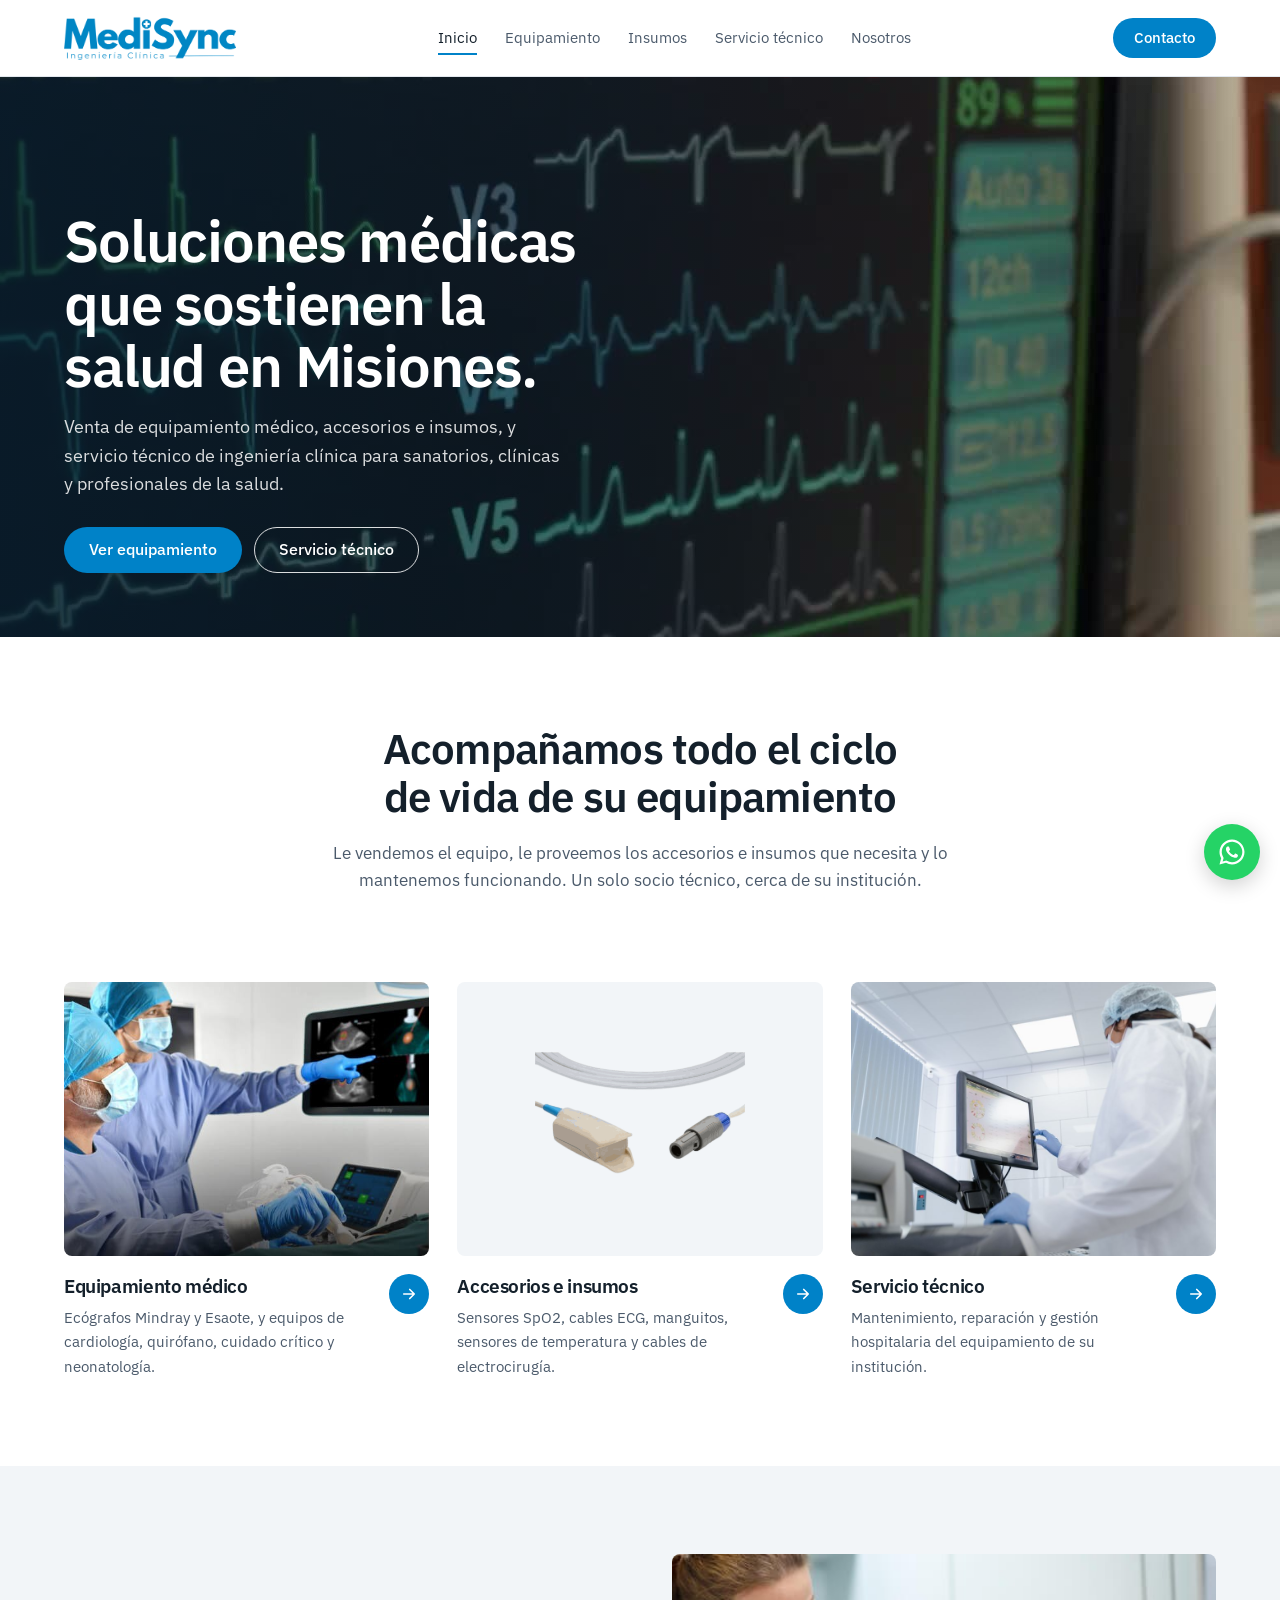
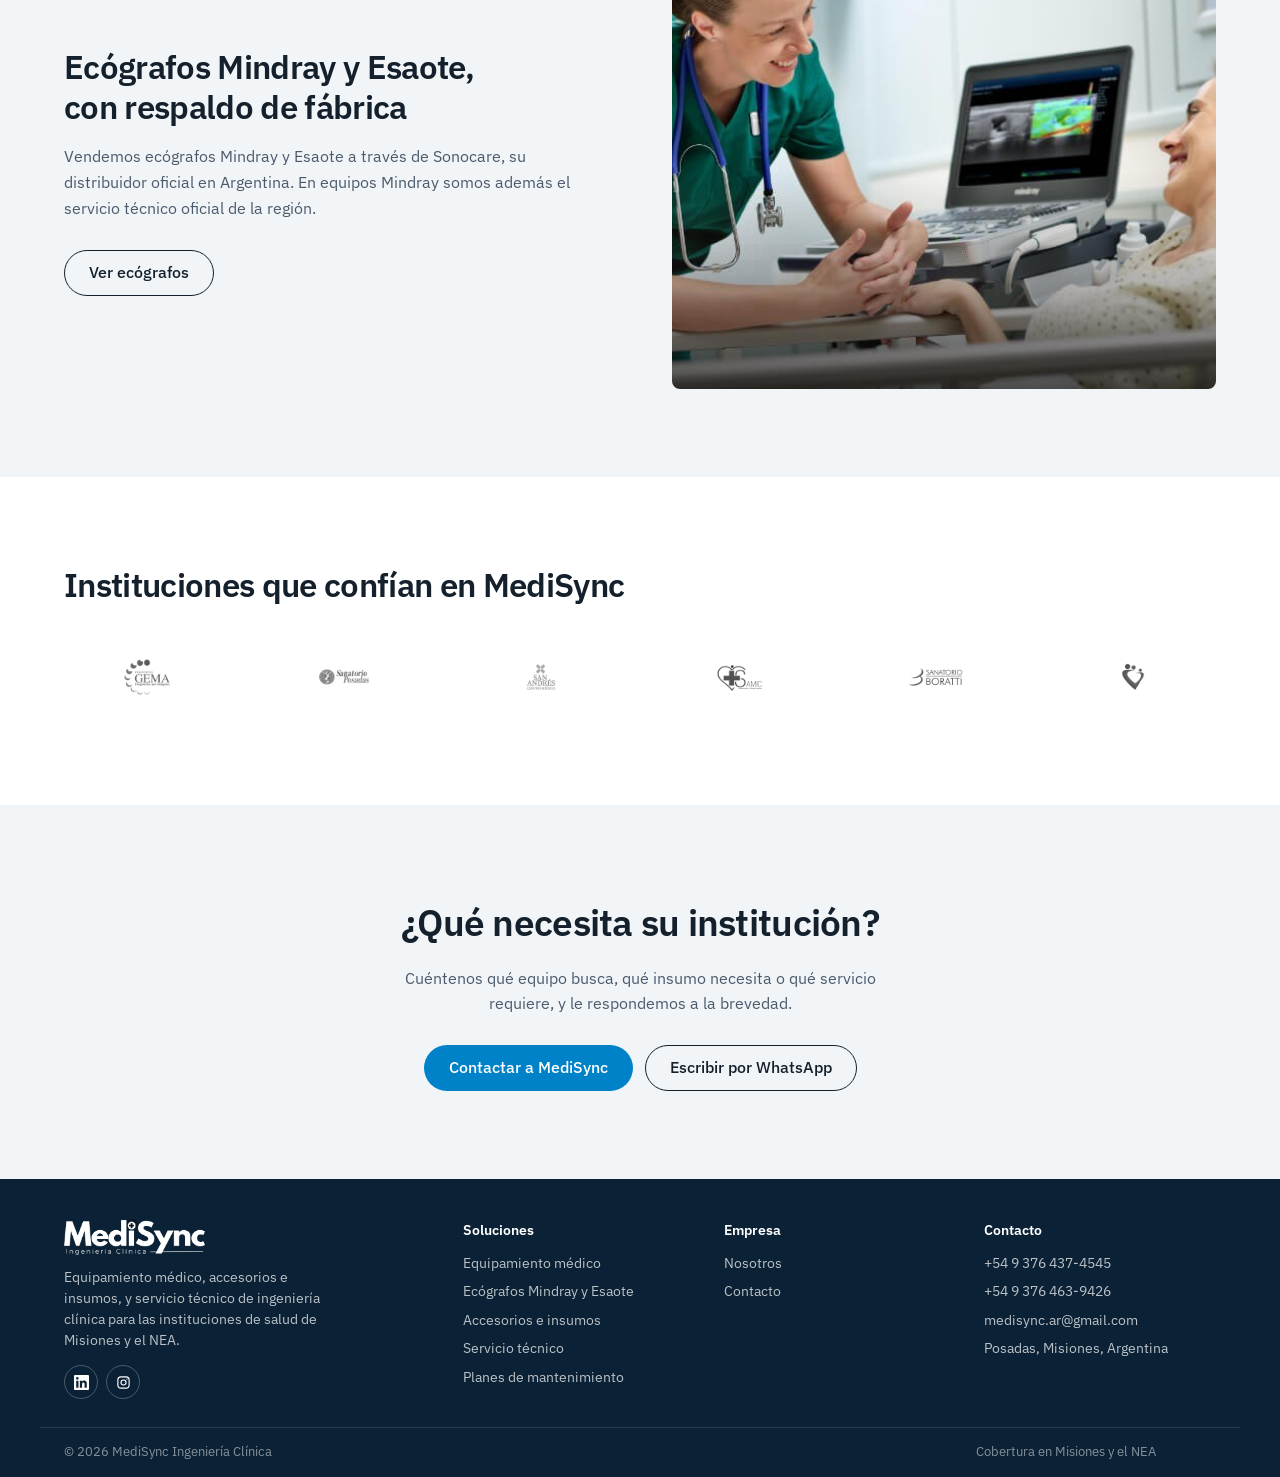
==== commit d19e16f1: "Nueva versión del sitio: estilo limpio y empresarial - Seis páginas rediseñadas con el hilo Equipar," ====
--- a/index.html
+++ b/index.html
@@ -1,8 +1,8 @@
-<!DOCTYPE html>
+<!doctype html>
 <html lang="es">
 <head>
-<meta charset="UTF-8">
-<meta name="viewport" content="width=device-width, initial-scale=1.0">
+<meta charset="utf-8">
+<meta name="viewport" content="width=device-width, initial-scale=1, viewport-fit=cover">
 <title>MediSync | Equipamiento médico, insumos y servicio técnico – Misiones</title>
 <meta name="description" content="Venta de equipamiento médico, accesorios e insumos, y servicio técnico de ingeniería clínica en Misiones.">
 <meta property="og:type" content="website">
@@ -15,11 +15,6 @@
 <meta name="twitter:card" content="summary">
 <link rel="icon" type="image/x-icon" href="img/favicon.ico">
 <link rel="canonical" href="https://medisync.com.ar/index.html">
-<link rel="preconnect" href="https://fonts.googleapis.com">
-<link rel="preconnect" href="https://fonts.gstatic.com" crossorigin>
-<link href="https://fonts.googleapis.com/css2?family=IBM+Plex+Sans:wght@400;500;600;700&family=IBM+Plex+Mono:wght@500;600&display=swap" rel="stylesheet">
-<link rel="stylesheet" href="styles.css">
-<link rel="stylesheet" href="cult-effects.css">
 <script type="application/ld+json">
 {
   "@context": "https://schema.org",
@@ -63,193 +58,118 @@
 src="https://www.facebook.com/tr?id=1531481185148604&ev=PageView&noscript=1"
 /></noscript>
 <!-- End Meta Pixel Code -->
+<link rel="preconnect" href="https://fonts.googleapis.com">
+<link rel="preconnect" href="https://fonts.gstatic.com" crossorigin>
+<link href="https://fonts.googleapis.com/css2?family=IBM+Plex+Sans:wght@400;500;600&display=swap" rel="stylesheet">
+<link rel="stylesheet" href="styles.css">
 </head>
 <body>
+<header class="site">
+  <div class="wrap nav">
+    <a href="index.html" aria-label="MediSync, inicio"><img src="img/logo-header.png" alt="MediSync Ingeniería Clínica"></a>
+    <ul><li><a href="index.html" aria-current="page">Inicio</a></li><li><a href="equipos.html">Equipamiento</a></li><li><a href="tienda.html">Insumos</a></li><li><a href="servicios.html">Servicio técnico</a></li><li><a href="nosotros.html">Nosotros</a></li></ul>
+    <a class="btn btn-primary" href="contacto.html">Contacto</a>
+    <button class="menu-btn" type="button" aria-label="Abrir menú" aria-expanded="false" aria-controls="mmenu"><svg viewBox="0 0 24 24" fill="none" stroke="currentColor" stroke-width="2" stroke-linecap="round"><path d="M4 7h16M4 12h16M4 17h16"/></svg></button>
+  </div>
+  <nav class="mobile-menu" id="mmenu" aria-label="Menú"><a href="index.html" aria-current="page">Inicio</a><a href="equipos.html">Equipamiento</a><a href="tienda.html">Insumos</a><a href="servicios.html">Servicio técnico</a><a href="nosotros.html">Nosotros</a><a href="contacto.html">Contacto</a></nav>
+</header>
 
-<!-- ═══ HERO ═══ -->
-<section id="hero" class="has-video" data-grid-beam>
-  <!-- Fondo del hero: video sin sonido en bucle. Para volver a una foto, reemplazar <video> por <img class="hero-bg" src="..." alt=""> -->
-  <video class="hero-bg" autoplay muted loop playsinline preload="auto" poster="img/hero-poster.jpg" aria-hidden="true">
-    <source src="img/hero.mp4" type="video/mp4">
-  </video>
-  <div class="hero-content">
-    <div class="hero-top">
-      <div class="hero-badge">Equipamiento · Insumos · Servicio técnico</div>
-      <h1 class="hero-h1" data-text-animate>Soluciones médicas que sostienen<br>la salud en Misiones.</h1>
-      <p class="hero-sub">Venta de equipamiento médico, accesorios e insumos, y servicio técnico de ingeniería clínica para sanatorios, clínicas y profesionales de la salud.</p>
-    </div>
-    <div class="hero-actions">
-      <a href="equipos.html" class="btn-primary beam">
-        Ver equipamiento
-      </a>
-      <a href="servicios.html" class="btn-secondary">
-        Servicio técnico
-        <svg width="13" height="13" fill="none" stroke="currentColor" stroke-width="2.5" viewBox="0 0 24 24"><path d="M9 18l6-6-6-6"/></svg>
-      </a>
-    </div>
-  </div>
-  <a href="#pilares" class="hero-scroll-cue" aria-label="Bajar a la siguiente sección">
-    Descubrir más
-    <svg width="16" height="16" fill="none" stroke="currentColor" stroke-width="2" viewBox="0 0 24 24"><path d="M12 5v14M19 12l-7 7-7-7"/></svg>
-  </a>
-</section>
 
-<!-- ═══ PILARES ═══ -->
-<section id="pilares">
-  <div class="section-header centered">
-    <div class="section-label">Lo que hacemos</div>
-    <h2 class="section-title">Acompañamos todo el ciclo de vida<br>de su equipamiento</h2>
-    <p class="section-desc">Desde la compra del equipo hasta su mantenimiento, con el mismo equipo de ingenieros.</p>
-  </div>
-  <div class="pillars-grid">
-    <a class="pillar-card fade-up" href="equipos.html">
-      <span class="pillar-step">01 · Equipar</span>
-      <div class="pillar-icon"><svg viewBox="0 0 24 24" fill="none" stroke="currentColor" stroke-width="2" stroke-linecap="round" stroke-linejoin="round"><rect x="2" y="3" width="20" height="14" rx="2"/><path d="M8 21h8M12 17v4"/><path d="M6 10h3l1.5-3 3 6 1.5-3h3"/></svg></div>
-      <h3 class="pillar-title">Venta de equipamiento médico</h3>
-      <p class="pillar-desc">Ecógrafos Mindray y Esaote, y una amplia gama de equipos de distintos fabricantes.</p>
-      <ul class="pillar-list">
-        <li>Ecógrafos de consola, portátiles y veterinarios</li>
-        <li>Monitoreo, cardiología y quirófano</li>
-        <li>Asesoramiento según uso y presupuesto</li>
-      </ul>
-      <span class="pillar-link">Ver equipamiento →</span>
-    </a>
-    <a class="pillar-card fade-up stagger-1" href="tienda.html">
-      <span class="pillar-step">02 · Abastecer</span>
-      <div class="pillar-icon"><svg viewBox="0 0 24 24" fill="none" stroke="currentColor" stroke-width="2" stroke-linecap="round" stroke-linejoin="round"><path d="M21 16V8a2 2 0 00-1-1.73l-7-4a2 2 0 00-2 0l-7 4A2 2 0 003 8v8a2 2 0 001 1.73l7 4a2 2 0 002 0l7-4A2 2 0 0021 16z"/><path d="M3.27 6.96L12 12.01l8.73-5.05M12 22.08V12"/></svg></div>
-      <h3 class="pillar-title">Accesorios e insumos médicos</h3>
-      <p class="pillar-desc">Sensores, cables y accesorios compatibles con las principales marcas de monitores.</p>
-      <ul class="pillar-list">
-        <li>Sensores SpO2 adulto, pediátrico y neonatal</li>
-        <li>Cables ECG, manguitos PNI y temperatura</li>
-        <li>Cables de electrocirugía</li>
-      </ul>
-      <span class="pillar-link">Ver catálogo →</span>
-    </a>
-    <a class="pillar-card fade-up stagger-2" href="servicios.html">
-      <span class="pillar-step">03 · Mantener</span>
-      <div class="pillar-icon"><svg viewBox="0 0 24 24" fill="none" stroke="currentColor" stroke-width="2" stroke-linecap="round" stroke-linejoin="round"><path d="M14.7 6.3a1 1 0 000 1.4l1.6 1.6a1 1 0 001.4 0l3.77-3.77a6 6 0 01-7.94 7.94l-6.91 6.91a2.12 2.12 0 01-3-3l6.91-6.91a6 6 0 017.94-7.94l-3.76 3.76z"/></svg></div>
-      <h3 class="pillar-title">Servicio técnico e ingeniería clínica</h3>
-      <p class="pillar-desc">Mantenimiento, reparación y gestión del parque tecnológico de su institución.</p>
-      <ul class="pillar-list">
-        <li>Mantenimiento preventivo y reparaciones</li>
-        <li>Servicio técnico oficial Mindray</li>
-        <li>Gestión y documentación para auditorías</li>
-      </ul>
-      <span class="pillar-link">Ver servicio técnico →</span>
-    </a>
+<section class="hero tall has-poster" style="background-image:url('img/hero-poster.jpg')">
+  <video autoplay muted loop playsinline preload="auto" poster="img/hero-poster.jpg" aria-hidden="true"><source src="img/hero.mp4" type="video/mp4"></video>
+  <div class="wrap">
+    <h1 style="max-width:18ch">Soluciones médicas que sostienen la salud en Misiones.</h1>
+    <p>Venta de equipamiento médico, accesorios e insumos, y servicio técnico de ingeniería clínica para sanatorios, clínicas y profesionales de la salud.</p>
+    <div class="actions"><a class="btn btn-primary" href="equipos.html">Ver equipamiento</a><a class="btn btn-outline-light" href="servicios.html">Servicio técnico</a></div>
   </div>
 </section>
 
-<!-- ═══ MINDRAY · REPRESENTACIÓN OFICIAL ═══ -->
-<section id="mindray-oficial">
-  <div class="mindray-layout">
-    <div>
-      <div class="section-header">
-        <div class="section-label">Ecografía · Respaldo oficial</div>
-        <h2 class="section-title">Ecógrafos Mindray y Esaote,<br>con respaldo de fábrica</h2>
-        <p class="section-desc">Vendemos ecógrafos Mindray y Esaote a través de Sonocare, su distribuidor oficial en Argentina. En equipos Mindray somos además el servicio técnico oficial de la región, con repuestos originales, actualizaciones de software y respaldo de fábrica.</p>
-      </div>
-      <div class="mindray-actions">
-        <a href="equipos.html#ecografos" class="btn-white">Ver ecógrafos</a>
-        <a href="servicios.html#mindray" class="btn-outline-white">Servicio técnico Mindray</a>
-      </div>
-    </div>
-    <ol class="chain fade-up" aria-label="Cadena oficial desde el fabricante hasta su institución">
-      <li class="chain-node">
-        <span class="chain-dot">1</span>
-        <div>
-          <div class="chain-role">Fabricantes</div>
-          <div class="chain-name">Mindray · Esaote</div>
-          <div class="chain-text">Ecógrafos de consola, portátiles y veterinarios.</div>
-        </div>
-      </li>
-      <li class="chain-node">
-        <span class="chain-dot">2</span>
-        <div>
-          <div class="chain-role">Distribuidor oficial en Argentina</div>
-          <div class="chain-name">Sonocare</div>
-          <div class="chain-text">Garantía, repuestos originales y soporte de fábrica.</div>
-        </div>
-      </li>
-      <li class="chain-node is-us">
-        <span class="chain-dot">3</span>
-        <div>
-          <div class="chain-role">Venta y servicio técnico en la región</div>
-          <div class="chain-name">MediSync</div>
-          <div class="chain-text">Asesoramiento, instalación y mantenimiento en su institución.</div>
-        </div>
-      </li>
-    </ol>
+<section class="block">
+  <div class="wrap intro">
+    <h2>Acompañamos todo el ciclo de vida de su equipamiento</h2>
+    <p>Le vendemos el equipo, le proveemos los accesorios e insumos que necesita y lo mantenemos funcionando. Un solo socio técnico, cerca de su institución.</p>
   </div>
 </section>
 
-<!-- ═══ POR QUÉ MEDISYNC ═══ -->
-<section id="porque">
-  <div class="section-header wide">
-    <div class="section-label">Por qué MediSync</div>
-    <h2 class="section-title">Un solo socio técnico,<br>cerca de su institución</h2>
-  </div>
-  <div class="reasons">
-    <div class="reason fade-up">
-      <div class="reason-icon"><svg viewBox="0 0 24 24" fill="none" stroke="currentColor" stroke-width="2" stroke-linecap="round" stroke-linejoin="round"><path d="M21 10c0 7-9 13-9 13s-9-6-9-13a9 9 0 0118 0z"/><circle cx="12" cy="10" r="3"/></svg></div>
-      <div class="reason-title">Ingenieros en Posadas</div>
-      <p class="reason-text">Ingeniería biomédica con base local. Respondemos en menos de 24 horas en Misiones, sin costos de traslado de técnicos de otras provincias.</p>
-    </div>
-    <div class="reason fade-up stagger-1">
-      <div class="reason-icon"><svg viewBox="0 0 24 24" fill="none" stroke="currentColor" stroke-width="2" stroke-linecap="round" stroke-linejoin="round"><path d="M23 4v6h-6"/><path d="M1 20v-6h6"/><path d="M3.51 9a9 9 0 0114.85-3.36L23 10M1 14l4.64 4.36A9 9 0 0020.49 15"/></svg></div>
-      <div class="reason-title">Todo el ciclo en un solo lugar</div>
-      <p class="reason-text">Quien le vende el equipo también lo instala, le provee los insumos y lo mantiene. Un único interlocutor para toda la vida útil del equipamiento.</p>
-    </div>
-    <div class="reason fade-up stagger-2">
-      <div class="reason-icon"><svg viewBox="0 0 24 24" fill="none" stroke="currentColor" stroke-width="2" stroke-linecap="round" stroke-linejoin="round"><path d="M14 2H6a2 2 0 00-2 2v16a2 2 0 002 2h12a2 2 0 002-2V8z"/><path d="M14 2v6h6M9 15l2 2 4-4"/></svg></div>
-      <div class="reason-title">Documentación para auditorías</div>
-      <p class="reason-text">Cada intervención queda registrada con su informe técnico, lista para habilitaciones, prepagas y auditorías sanitarias.</p>
-    </div>
-  </div>
-  <p class="reasons-more"><a href="nosotros.html">Conozca al equipo →</a></p>
-</section>
-
-<!-- ═══ TRUST / LOGOS ═══ -->
-<section id="logos-trust">
-  <div class="section-header centered">
-    <div class="section-label">Confían en nosotros</div>
-    <h2 class="section-title">Instituciones que eligen<br>trabajar con MediSync</h2>
-  </div>
-  <div class="logos-marquee">
-    <div class="logos-track">
-      <img src="img/sanatorio1.png" alt="Sanatorio 1" class="logo-item">
-      <img src="img/sanatorio2.png" alt="Sanatorio 2" class="logo-item">
-      <img src="img/sanatorio3.png" alt="Sanatorio 3" class="logo-item">
-      <img src="img/sanatorio4.png" alt="Sanatorio 4" class="logo-item">
-      <img src="img/sanatorio5.png" alt="Sanatorio 5" class="logo-item">
-      <img src="img/sanatorio6.png" alt="Sanatorio 6" class="logo-item">
-      <!-- Duplicado para loop continuo -->
-      <img src="img/sanatorio1.png" alt="" aria-hidden="true" class="logo-item">
-      <img src="img/sanatorio2.png" alt="" aria-hidden="true" class="logo-item">
-      <img src="img/sanatorio3.png" alt="" aria-hidden="true" class="logo-item">
-      <img src="img/sanatorio4.png" alt="" aria-hidden="true" class="logo-item">
-      <img src="img/sanatorio5.png" alt="" aria-hidden="true" class="logo-item">
-      <img src="img/sanatorio6.png" alt="" aria-hidden="true" class="logo-item">
+<section class="block" style="padding-top:0">
+  <div class="wrap">
+    <div class="cats">
+      <a class="cat" href="equipos.html"><div class="ph"><img src="img/mr-general.jpg" alt="Profesionales analizando imágenes en un monitor Mindray" loading="lazy"></div><div class="row"><div><h3>Equipamiento médico</h3><p>Ecógrafos Mindray y Esaote, y equipos de cardiología, quirófano, cuidado crítico y neonatología.</p></div><span class="arrow" aria-hidden="true"><svg viewBox="0 0 24 24" fill="none" stroke="currentColor" stroke-width="2.2" stroke-linecap="round" stroke-linejoin="round"><path d="M5 12h14M13 6l6 6-6 6"/></svg></span></div></a>
+      <a class="cat" href="tienda.html"><div class="ph product"><img src="img/spo2.png" alt="Sensor de oximetría" loading="lazy"></div><div class="row"><div><h3>Accesorios e insumos</h3><p>Sensores SpO2, cables ECG, manguitos, sensores de temperatura y cables de electrocirugía.</p></div><span class="arrow" aria-hidden="true"><svg viewBox="0 0 24 24" fill="none" stroke="currentColor" stroke-width="2.2" stroke-linecap="round" stroke-linejoin="round"><path d="M5 12h14M13 6l6 6-6 6"/></svg></span></div></a>
+      <a class="cat" href="servicios.html"><div class="ph"><img src="img/p-servicio.jpg" alt="Profesional operando equipamiento de alta tecnología" loading="lazy"></div><div class="row"><div><h3>Servicio técnico</h3><p>Mantenimiento, reparación y gestión hospitalaria del equipamiento de su institución.</p></div><span class="arrow" aria-hidden="true"><svg viewBox="0 0 24 24" fill="none" stroke="currentColor" stroke-width="2.2" stroke-linecap="round" stroke-linejoin="round"><path d="M5 12h14M13 6l6 6-6 6"/></svg></span></div></a>
     </div>
   </div>
 </section>
 
-<!-- ═══ CTA ═══ -->
-<section id="cta">
-  <div class="cta-inner">
-    <div class="section-label">Hablemos</div>
-    <h2 class="section-title">¿Qué necesita su institución?</h2>
-    <p class="cta-sub">Cuéntenos qué equipo busca, qué insumo necesita o qué servicio requiere, y le respondemos a la brevedad.</p>
-    <div class="cta-actions multi">
-      <a href="https://wa.me/5493764374545?text=Hola%2C%20necesito%20servicio%20t%C3%A9cnico%20para%20un%20equipo." class="btn-white beam" target="_blank" rel="noopener">Solicitar servicio técnico</a>
-      <a href="https://wa.me/5493764374545?text=Hola%2C%20quiero%20consultar%20por%20un%20equipo." class="btn-outline-white" target="_blank" rel="noopener">Consultar por un equipo</a>
-      <a href="https://wa.me/5493764374545?text=Hola%2C%20quiero%20consultar%20stock%20de%20insumos." class="btn-outline-white" target="_blank" rel="noopener">Pedir insumos</a>
-    </div>
+<section class="block tinted">
+  <div class="wrap">
+    <div class="split"><div><h2>Ecógrafos Mindray y Esaote, con respaldo de fábrica</h2><p>Vendemos ecógrafos Mindray y Esaote a través de Sonocare, su distribuidor oficial en Argentina. En equipos Mindray somos además el servicio técnico oficial de la región.</p><a class="btn btn-outline" href="equipos.html#ecografos">Ver ecógrafos</a></div><div class="ph"><img src="img/mr-cardio.jpg" alt="Profesional junto a una paciente y un ecógrafo portátil Mindray" loading="lazy"></div></div>
   </div>
 </section>
 
-<script src="componentes.js"></script>
-<script src="cult-effects.js" defer></script>
+<section class="block">
+  <div class="wrap">
+    <div class="head-row"><h2>Instituciones que confían en MediSync</h2></div>
+    <div class="logos"><img src="img/sanatorio1.png" alt="Institución cliente 1" loading="lazy"><img src="img/sanatorio2.png" alt="Institución cliente 2" loading="lazy"><img src="img/sanatorio3.png" alt="Institución cliente 3" loading="lazy"><img src="img/sanatorio4.png" alt="Institución cliente 4" loading="lazy"><img src="img/sanatorio5.png" alt="Institución cliente 5" loading="lazy"><img src="img/sanatorio6.png" alt="Institución cliente 6" loading="lazy"></div>
+  </div>
+</section>
+<section class="block tinted cta"><div class="wrap"><h2>¿Qué necesita su institución?</h2><p>Cuéntenos qué equipo busca, qué insumo necesita o qué servicio requiere, y le respondemos a la brevedad.</p><div class="actions"><a class="btn btn-primary" href="contacto.html">Contactar a MediSync</a><a class="btn btn-outline" href="https://wa.me/5493764374545?text=Hola%2C%20quiero%20hacer%20una%20consulta%20a%20MediSync.">Escribir por WhatsApp</a></div></div></section>
+
+<footer>
+  <div class="wrap foot">
+    <div class="foot-brand">
+      <img src="img/logo-white.png" alt="MediSync Ingeniería Clínica">
+      <p>Equipamiento médico, accesorios e insumos, y servicio técnico de ingeniería clínica para las instituciones de salud de Misiones y el NEA.</p>
+      <div class="social">
+        <a href="https://www.linkedin.com/company/medi-sync-arg" target="_blank" rel="noopener" aria-label="MediSync en LinkedIn"><svg viewBox="0 0 24 24" fill="currentColor" aria-hidden="true"><path d="M20.45 20.45h-3.55v-5.57c0-1.33-.03-3.04-1.85-3.04-1.85 0-2.14 1.45-2.14 2.94v5.67H9.35V9h3.41v1.56h.05c.48-.9 1.64-1.85 3.37-1.85 3.6 0 4.27 2.37 4.27 5.46v6.28zM5.34 7.43a2.06 2.06 0 110-4.12 2.06 2.06 0 010 4.12zM7.12 20.45H3.56V9h3.56v11.45zM22.22 0H1.77C.79 0 0 .77 0 1.73v20.54C0 23.23.79 24 1.77 24h20.45c.98 0 1.78-.77 1.78-1.73V1.73C24 .77 23.2 0 22.22 0z"/></svg></a>
+        <a href="https://www.instagram.com/medi.sync" target="_blank" rel="noopener" aria-label="MediSync en Instagram"><svg viewBox="0 0 24 24" fill="none" stroke="currentColor" stroke-width="1.8" aria-hidden="true"><rect x="3" y="3" width="18" height="18" rx="5"/><circle cx="12" cy="12" r="4"/><circle cx="17.5" cy="6.5" r="1" fill="currentColor" stroke="none"/></svg></a>
+      </div>
+    </div>
+    <div>
+      <h3>Soluciones</h3>
+      <ul>
+        <li><a href="equipos.html">Equipamiento médico</a></li>
+        <li><a href="equipos.html#ecografos">Ecógrafos Mindray y Esaote</a></li>
+        <li><a href="tienda.html">Accesorios e insumos</a></li>
+        <li><a href="servicios.html">Servicio técnico</a></li>
+        <li><a href="servicios.html#planes">Planes de mantenimiento</a></li>
+      </ul>
+    </div>
+    <div>
+      <h3>Empresa</h3>
+      <ul>
+        <li><a href="nosotros.html">Nosotros</a></li>
+        <li><a href="contacto.html">Contacto</a></li>
+      </ul>
+    </div>
+    <div>
+      <h3>Contacto</h3>
+      <ul class="plain">
+        <li><a href="https://wa.me/5493764374545" target="_blank" rel="noopener">+54 9 376 437-4545</a></li>
+        <li>+54 9 376 463-9426</li>
+        <li>medisync.ar@gmail.com</li>
+        <li>Posadas, Misiones, Argentina</li>
+      </ul>
+    </div>
+  </div>
+  <div class="wrap foot-bottom">
+    <span>© 2026 MediSync Ingeniería Clínica</span>
+    <span>Cobertura en Misiones y el NEA</span>
+  </div>
+</footer>
+<a class="wa-float" href="https://wa.me/5493764374545?text=Hola%2C%20quiero%20hacer%20una%20consulta%20a%20MediSync." target="_blank" rel="noopener" aria-label="Escribir por WhatsApp"><svg viewBox="0 0 48 48" aria-hidden="true"><path fill="#fff" d="M24 4C13 4 4 13 4 24c0 3.6.97 7 2.66 9.93L4 44l10.3-2.62A19.9 19.9 0 0024 44c11 0 20-9 20-20S35 4 24 4zm0 36.4a16.3 16.3 0 01-8.3-2.27l-.6-.35-6.1 1.56 1.62-5.9-.38-.6A16.4 16.4 0 1124 40.4zm9-12.26c-.5-.25-2.9-1.43-3.35-1.59-.44-.16-.76-.24-1.08.25-.32.5-1.26 1.59-1.54 1.92-.28.32-.57.36-1.06.12a13.3 13.3 0 01-3.9-2.41 14.6 14.6 0 01-2.7-3.36c-.28-.5 0-.76.21-1.01.2-.22.5-.57.74-.86.25-.28.33-.5.5-.83.16-.32.08-.61-.04-.86-.12-.25-1.08-2.62-1.48-3.58-.39-.94-.79-.81-1.08-.83l-.92-.01c-.32 0-.85.12-1.3.61s-1.7 1.65-1.7 4.02 1.74 4.66 1.98 4.99 3.42 5.22 8.28 7.32c1.09.47 1.94.75 2.6.96 1.1.35 2.1.3 2.88.18.88-.13 2.7-1.1 3.09-2.17.38-1.06.38-1.97.26-2.16-.12-.19-.44-.31-.92-.55z"/></svg></a>
+<script>
+(function () {
+  /* Cada página nueva arranca arriba (al volver con "Atrás" se respeta la posición) */
+  function top() {
+    var n = performance.getEntriesByType && performance.getEntriesByType('navigation')[0];
+    if (!location.hash && (!n || n.type !== 'back_forward')) window.scrollTo(0, 0);
+  }
+  top(); window.addEventListener('load', function () { top(); setTimeout(top, 80); });
+  var b = document.querySelector('.menu-btn'), m = document.getElementById('mmenu');
+  b.addEventListener('click', function () { var o = m.classList.toggle('open'); b.setAttribute('aria-expanded', String(o)); });
+})();
+</script>
+
 </body>
 </html>
--- a/styles.css
+++ b/styles.css
@@ -1,2649 +1,344 @@
-/* ═══════════════════════════════════════════════════════
-   MediSync — Design System v2.3
-   Ingeniería Biomédica · Premium · Confianza · Precisión
-═══════════════════════════════════════════════════════ */
-
-/* ─── DESIGN TOKENS ─── */
+
+/* MediSync v4 — estilos compartidos. Referencia: Philips Healthcare.
+   Identidad MediSync: azul, IBM Plex Sans, fondo blanco, sin efectos decorativos. */
 :root {
-  --blue:        #0082C8;
-  --blue-dark:   #0069A8;
-  --blue-deep:   #004B72;
-  --blue-light:  #EBF6FD;
-  --blue-mid:    #AACFE8;
-  --blue-glow:   rgba(0, 130, 200, 0.12);
-
-  --white:       #FFFFFF;
-  --off-white:   #FAFBFC;
-  --gray-dark:   #18222F;
-  --gray-mid:    #4B5A6B;
-  --gray-soft:   #7A8999;
-  --gray-light:  #F4F7FA;
-  --gray-border: #E4E9EF;
-  --gray-border-strong: #C8D4DE;
-
+  --blue: #0082C8;
+  --blue-dark: #006BA6;
+  --navy: #0B2236;
+  --ink: #14202B;
+  --muted: #4B5A6B;
+  --line: #E3E8EE;
+  --tile: #F2F5F8;
+  --bg: #FFFFFF;
   --font: 'IBM Plex Sans', system-ui, -apple-system, 'Segoe UI', Roboto, sans-serif;
-  --font-display: 'IBM Plex Sans', system-ui, -apple-system, 'Segoe UI', Roboto, sans-serif;
-  --font-label: 'IBM Plex Mono', ui-monospace, 'SFMono-Regular', Menlo, Consolas, monospace;
-
-  --sp-1:  4px;
-  --sp-2:  8px;
-  --sp-3:  12px;
-  --sp-4:  16px;
-  --sp-5:  24px;
-  --sp-6:  32px;
-  --sp-7:  48px;
-  --sp-8:  64px;
-  --sp-9:  80px;
-  --sp-10: 96px;
-
-  --r-sm:  6px;
-  --r-md:  10px;
-  --r-lg:  16px;
-  --r-xl:  22px;
-  --r-pill: 100px;
-
-  --shadow-xs:  0 1px 3px rgba(0,0,0,0.06), 0 1px 2px rgba(0,0,0,0.04);
-  --shadow-sm:  0 2px 8px rgba(0,0,0,0.07), 0 1px 3px rgba(0,0,0,0.04);
-  --shadow-md:  0 6px 20px rgba(0,0,0,0.08), 0 2px 6px rgba(0,0,0,0.04);
-  --shadow-lg:  0 16px 40px rgba(0,0,0,0.10), 0 4px 10px rgba(0,0,0,0.05);
-  --shadow-blue-sm: 0 4px 16px rgba(0,130,200,0.18);
-  --shadow-blue-md: 0 8px 28px rgba(0,130,200,0.24);
-
-  --ease: cubic-bezier(0.4, 0, 0.2, 1);
-  --ease-bounce: cubic-bezier(0.34, 1.56, 0.64, 1);
-  --t-fast: 150ms;
-  --t-base: 240ms;
-  --t-slow: 380ms;
+  --wrap: 1200px;
+  --r: 8px;
+  color-scheme: light;
 }
-
-/* ─── RESET & BASE ─── */
-*, *::before, *::after { box-sizing: border-box; margin: 0; padding: 0; }
-
-html {
-  scroll-behavior: smooth;
-  -webkit-font-smoothing: antialiased;
-  -moz-osx-font-smoothing: grayscale;
-  text-rendering: optimizeLegibility;
-  overflow-x: hidden;
-  width: 100%;
+* { box-sizing: border-box; }
+body { margin: 0; background: var(--bg); color: var(--ink); font-family: var(--font); line-height: 1.6; -webkit-font-smoothing: antialiased; }
+body::before { content: ""; position: fixed; inset: 0 0 auto; height: env(safe-area-inset-top, 0px); z-index: 50; background: var(--bg); }
+img { max-width: 100%; display: block; }
+a { color: inherit; }
+.wrap { max-width: var(--wrap); margin: 0 auto; padding-left: max(24px, env(safe-area-inset-left, 0px)); padding-right: max(24px, env(safe-area-inset-right, 0px)); }
+h1, h2, h3 { margin: 0; font-weight: 600; letter-spacing: -0.02em; text-wrap: balance; }
+p { margin: 0; }
+:focus-visible { outline: 2.5px solid var(--blue); outline-offset: 3px; border-radius: 4px; }
+
+/* Botones */
+.btn { display: inline-flex; align-items: center; gap: 8px; height: 46px; padding: 0 24px; border-radius: 999px; font: 500 0.98rem/1 var(--font); text-decoration: none; border: 1.5px solid transparent; cursor: pointer; transition: background .2s, color .2s, border-color .2s; white-space: nowrap; }
+.btn-primary { background: var(--blue); color: #fff; }
+.btn-primary:hover { background: var(--blue-dark); }
+.btn-outline { border-color: var(--ink); color: var(--ink); background: transparent; }
+.btn-outline:hover { background: var(--ink); color: #fff; }
+.btn-outline-light { border-color: rgba(255,255,255,.85); color: #fff; }
+.btn-outline-light:hover { background: #fff; color: var(--ink); }
+.arrow { width: 40px; height: 40px; flex: none; border-radius: 50%; background: var(--blue); color: #fff; display: grid; place-items: center; transition: background .2s, transform .2s; }
+.arrow svg { width: 18px; height: 18px; }
+
+/* Encabezado */
+header.site { position: sticky; top: env(safe-area-inset-top, 0px); z-index: 40; background: rgba(255,255,255,.97); border-bottom: 1px solid var(--line); }
+.nav { display: flex; align-items: center; justify-content: space-between; height: 72px; gap: 24px; }
+.nav img { height: 44px; width: auto; }
+.nav ul { list-style: none; display: flex; gap: 28px; margin: 0; padding: 0; }
+.nav ul a { text-decoration: none; font-size: 0.95rem; color: var(--muted); padding: 6px 0; border-bottom: 2px solid transparent; }
+.nav ul a:hover { color: var(--ink); }
+.nav ul a[aria-current="page"] { color: var(--ink); border-bottom-color: var(--blue); }
+.nav .btn { height: 40px; padding: 0 20px; font-size: 0.92rem; }
+@media (max-width: 960px) { .nav ul { display: none; } }
+
+.crumbs { font-size: 0.85rem; color: var(--muted); padding-block: 14px; }
+.crumbs a { text-decoration: none; }
+.crumbs a:hover { text-decoration: underline; }
+.crumbs span { margin: 0 8px; color: #9AA7B4; }
+
+/* Hero */
+.hero { position: relative; min-height: 460px; display: flex; align-items: flex-end; color: #fff; overflow: hidden; background: var(--navy); }
+.hero img { position: absolute; inset: 0; width: 100%; height: 100%; object-fit: cover; object-position: center 40%; }
+.hero::after { content: ""; position: absolute; inset: 0; background: linear-gradient(90deg, rgba(8,28,44,.86) 0%, rgba(8,28,44,.55) 45%, rgba(8,28,44,.05) 85%); }
+.hero .wrap { position: relative; z-index: 1; width: 100%; padding-block: 64px; }
+.hero h1 { font-size: clamp(2.4rem, 5vw, 3.6rem); line-height: 1.08; max-width: 14ch; }
+.hero p { margin-top: 16px; font-size: 1.12rem; color: rgba(255,255,255,.85); max-width: 46ch; }
+.hero .actions { margin-top: 28px; display: flex; flex-wrap: wrap; gap: 12px; }
+
+/* Secciones */
+section.block { padding-block: 88px; }
+section.block.tinted { background: var(--tile); }
+.intro { text-align: center; max-width: 760px; margin: 0 auto; }
+.intro h2 { font-size: clamp(1.9rem, 3.4vw, 2.6rem); line-height: 1.15; }
+.intro p { margin-top: 18px; font-size: 1.08rem; color: var(--muted); }
+.head-row { display: flex; align-items: flex-end; justify-content: space-between; gap: 20px; margin-bottom: 32px; }
+.head-row h2 { font-size: clamp(1.6rem, 2.6vw, 2.1rem); line-height: 1.2; }
+
+/* Categorías */
+.cats { display: grid; grid-template-columns: repeat(3, minmax(0, 1fr)); gap: 40px 28px; }
+.cat { display: flex; flex-direction: column; text-decoration: none; color: inherit; min-width: 0; }
+.cat .ph { aspect-ratio: 4 / 3; border-radius: var(--r); overflow: hidden; background: var(--tile); }
+.cat .ph img { width: 100%; height: 100%; object-fit: cover; transition: transform .5s ease; }
+.cat .ph.product img { object-fit: contain; padding: 18px; mix-blend-mode: multiply; }
+.cat:hover .ph img { transform: scale(1.03); }
+.cat .row { display: flex; align-items: flex-start; justify-content: space-between; gap: 16px; margin-top: 18px; }
+.cat h3 { font-size: 1.2rem; line-height: 1.3; }
+.cat p { margin-top: 6px; font-size: 0.95rem; color: var(--muted); }
+.cat:hover .arrow { background: var(--blue-dark); transform: translateX(3px); }
+.ph.pending { display: grid; place-items: center; color: #8FA6BA; }
+.ph.pending div { text-align: center; font-size: 0.8rem; }
+.ph.pending svg { width: 56px; height: 56px; margin: 0 auto 10px; stroke-width: 1.2; }
+@media (max-width: 960px) { .cats { grid-template-columns: repeat(2, minmax(0, 1fr)); } }
+@media (max-width: 600px) { .cats { grid-template-columns: 1fr; } }
+
+/* Carrusel de ecógrafos */
+.car-ctrl { display: flex; gap: 10px; flex: none; }
+.car-btn { width: 42px; height: 42px; border-radius: 50%; border: 1.5px solid var(--ink); background: #fff; color: var(--ink); display: grid; place-items: center; cursor: pointer; transition: background .2s, color .2s, opacity .2s; }
+.car-btn:hover:not(:disabled) { background: var(--ink); color: #fff; }
+.car-btn:disabled { opacity: .3; cursor: default; }
+.car-btn svg { width: 18px; height: 18px; }
+.track { display: grid; grid-auto-flow: column; grid-auto-columns: calc((100% - 3 * 24px) / 4); gap: 24px; overflow-x: auto; scroll-snap-type: x mandatory; scrollbar-width: none; padding-bottom: 4px; }
+.track::-webkit-scrollbar { display: none; }
+.prod { scroll-snap-align: start; min-width: 0; }
+.prod .ph { aspect-ratio: 1 / 1; background: #fff; border-radius: var(--r); display: grid; place-items: center; overflow: hidden; }
+.prod .ph img { width: 100%; height: 100%; object-fit: contain; padding: 22px; mix-blend-mode: multiply; }
+.prod .ph .noimg { font-size: .8rem; color: #8FA6BA; text-align: center; padding: 20px; }
+.prod h3 { margin-top: 16px; font-size: 1.05rem; }
+.prod .use { font-size: 0.88rem; color: var(--muted); margin-top: 4px; }
+.prod a.ask { display: inline-block; margin-top: 10px; font-size: 0.9rem; font-weight: 500; color: var(--blue); text-decoration: none; }
+.prod a.ask:hover { text-decoration: underline; }
+.progress { height: 2px; background: var(--line); margin-top: 28px; position: relative; border-radius: 2px; overflow: hidden; }
+.progress i { position: absolute; left: 0; top: 0; bottom: 0; background: var(--blue); width: 25%; transition: left .25s ease; }
+.below { margin-top: 28px; text-align: right; }
+@media (max-width: 960px) { .track { grid-auto-columns: calc((100% - 24px) / 2.3); } }
+@media (max-width: 600px) { .track { grid-auto-columns: 78%; } .head-row { align-items: center; } }
+
+/* Bloques alternados */
+.split { display: grid; grid-template-columns: minmax(0, 1fr) minmax(0, 1fr); gap: 64px; align-items: center; }
+.split + .split { margin-top: 88px; }
+.split .ph { border-radius: var(--r); overflow: hidden; aspect-ratio: 5 / 4; background: var(--tile); }
+.split .ph img { width: 100%; height: 100%; object-fit: cover; }
+.split.rev .ph { order: -1; }
+.split h2 { font-size: clamp(1.6rem, 2.6vw, 2.1rem); line-height: 1.2; }
+.split p { margin-top: 16px; color: var(--muted); font-size: 1.02rem; max-width: 52ch; }
+.split ul { list-style: none; padding: 0; margin: 20px 0 0; display: grid; gap: 10px; }
+.split li { padding-left: 22px; position: relative; color: var(--ink); }
+.split li::before { content: ""; position: absolute; left: 0; top: .72em; width: 10px; height: 2px; background: var(--blue); }
+.split .btn { margin-top: 28px; }
+@media (max-width: 860px) { .split { grid-template-columns: 1fr; gap: 28px; } .split.rev .ph { order: 0; } }
+
+/* Cierre */
+.cta { text-align: center; }
+.cta h2 { font-size: clamp(1.7rem, 3vw, 2.3rem); }
+.cta p { margin: 14px auto 0; color: var(--muted); max-width: 52ch; }
+.cta .actions { margin-top: 28px; display: flex; flex-wrap: wrap; gap: 12px; justify-content: center; }
+
+footer { background: var(--navy); color: rgba(255,255,255,.72); padding-block: 64px 0; font-size: .94rem; }
+.foot { display: grid; grid-template-columns: minmax(0, 1.6fr) repeat(3, minmax(0, 1fr)); gap: 40px; }
+.foot-brand img { height: 42px; width: auto; }
+.foot-brand p { margin-top: 18px; max-width: 38ch; line-height: 1.6; }
+.social { display: flex; gap: 10px; margin-top: 22px; }
+.social a { width: 42px; height: 42px; border-radius: 50%; border: 1px solid rgba(255,255,255,.25); display: grid; place-items: center; color: #fff; transition: background .2s, border-color .2s; }
+.social a:hover { background: rgba(255,255,255,.12); border-color: rgba(255,255,255,.6); }
+.social svg { width: 18px; height: 18px; }
+footer h3 { font-size: .95rem; font-weight: 600; color: #fff; letter-spacing: 0; margin-bottom: 16px; }
+footer ul { list-style: none; margin: 0; padding: 0; display: grid; gap: 10px; }
+footer ul a { color: rgba(255,255,255,.72); text-decoration: none; }
+footer ul a:hover { color: #fff; }
+.foot-bottom { display: flex; flex-wrap: wrap; justify-content: space-between; gap: 12px; margin-top: 56px; padding-block: 22px; border-top: 1px solid rgba(255,255,255,.12); font-size: .85rem; color: rgba(255,255,255,.5); }
+@media (max-width: 860px) { .foot { grid-template-columns: 1fr 1fr; } .foot-brand { grid-column: 1 / -1; } }
+@media (max-width: 480px) { .foot { grid-template-columns: 1fr; } }
+.wa-float { position: fixed; right: max(20px, env(safe-area-inset-right, 0px)); bottom: calc(20px + env(safe-area-inset-bottom, 0px)); z-index: 60; width: 56px; height: 56px; border-radius: 50%; background: #25D366; display: grid; place-items: center; box-shadow: 0 6px 20px rgba(0,0,0,.18); transition: transform .2s; }
+.wa-float:hover { transform: scale(1.06); }
+.foot-bottom { padding-right: 84px; }
+@media (max-width: 600px) { .foot-bottom { padding-right: 0; padding-bottom: 96px; } }
+.wa-float svg { width: 30px; height: 30px; }
+@media (prefers-reduced-motion: reduce) { * { transition: none !important; scroll-behavior: auto !important; } }
+
+/* ─── Componentes adicionales ─── */
+.nav ul a { white-space: nowrap; }
+.menu-btn { display: none; width: 42px; height: 42px; border: 0; background: none; color: var(--ink); cursor: pointer; }
+.menu-btn svg { width: 24px; height: 24px; }
+@media (max-width: 960px) { .menu-btn { display: grid; place-items: center; } .nav .btn { display: none; } }
+.mobile-menu { display: none; border-top: 1px solid var(--line); background: #fff; }
+.mobile-menu.open { display: block; }
+.mobile-menu a { display: block; padding: 14px max(24px, env(safe-area-inset-left, 0px)); text-decoration: none; border-bottom: 1px solid var(--line); }
+.mobile-menu a[aria-current="page"] { color: var(--blue); font-weight: 500; }
+
+/* Hero con video */
+.hero video { position: absolute; inset: 0; width: 100%; height: 100%; object-fit: cover; }
+.hero.tall { min-height: 560px; }
+.hero.has-poster { background-size: cover; background-position: center; }
+@media (prefers-reduced-motion: reduce) { .hero video { display: none; } }
+
+/* Hero claro con imagen de producto */
+.hero-light { background: var(--tile); }
+.hero-light .wrap { display: grid; grid-template-columns: minmax(0, 1.1fr) minmax(0, 1fr); gap: 48px; align-items: center; padding-block: 56px; }
+.hero-light h1 { font-size: clamp(2.3rem, 4.6vw, 3.4rem); line-height: 1.08; }
+.hero-light p { margin-top: 16px; font-size: 1.1rem; color: var(--muted); max-width: 46ch; }
+.hero-light .actions { margin-top: 28px; display: flex; flex-wrap: wrap; gap: 12px; }
+.hero-light .art { display: grid; grid-template-columns: 1fr 1fr; gap: 16px; }
+.hero-light .art div { aspect-ratio: 1 / 1; background: #fff; border-radius: var(--r); display: grid; place-items: center; }
+.hero-light .art img { width: 82%; height: 82%; object-fit: contain; mix-blend-mode: multiply; }
+.hero-light.simple .wrap { grid-template-columns: 1fr; padding-block: 64px 56px; }
+@media (max-width: 860px) { .hero-light .wrap { grid-template-columns: 1fr; gap: 32px; } }
+
+/* Pastillas de filtro */
+.pills { display: flex; flex-wrap: wrap; gap: 10px; margin-bottom: 32px; }
+.pill { height: 40px; padding: 0 18px; border-radius: 999px; border: 1.5px solid var(--line); background: #fff; font: 500 0.92rem/1 var(--font); color: var(--ink); cursor: pointer; transition: border-color .2s, background .2s, color .2s; }
+.pill:hover { border-color: var(--ink); }
+.pill[aria-pressed="true"] { background: var(--ink); border-color: var(--ink); color: #fff; }
+.pill small { color: inherit; opacity: .6; margin-left: 4px; font-size: .82em; }
+
+/* Grilla de productos */
+.grid4 { display: grid; grid-template-columns: repeat(4, minmax(0, 1fr)); gap: 36px 24px; }
+.item { display: flex; flex-direction: column; min-width: 0; }
+.item .ph { aspect-ratio: 1 / 1; background: var(--tile); border-radius: var(--r); display: grid; place-items: center; overflow: hidden; }
+.item .ph img { width: 100%; height: 100%; object-fit: contain; padding: 20px; mix-blend-mode: multiply; }
+.item h3 { margin-top: 14px; font-size: 1rem; line-height: 1.35; }
+.item .tag { margin-top: 4px; font-size: .86rem; color: var(--blue-dark); }
+.item p { margin-top: 6px; font-size: .88rem; color: var(--muted); }
+.item a.ask { margin-top: auto; padding-top: 12px; font-size: .9rem; font-weight: 500; color: var(--blue); text-decoration: none; }
+.item a.ask:hover { text-decoration: underline; }
+.group-title { font-size: 1.35rem; margin: 56px 0 24px; padding-top: 24px; border-top: 1px solid var(--line); }
+.group-title:first-of-type { margin-top: 0; }
+@media (max-width: 1000px) { .grid4 { grid-template-columns: repeat(3, minmax(0, 1fr)); } }
+@media (max-width: 720px) { .grid4 { grid-template-columns: repeat(2, minmax(0, 1fr)); gap: 28px 16px; } .item p { display: none; } }
+
+/* Planes */
+.plans { display: grid; grid-template-columns: repeat(3, minmax(0, 1fr)); gap: 24px; }
+.plan { border: 1px solid var(--line); border-radius: var(--r); padding: 32px 28px; display: flex; flex-direction: column; background: #fff; min-width: 0; }
+.plan.featured { border-color: var(--blue); box-shadow: 0 0 0 1px var(--blue); }
+.plan .kind { font-size: .85rem; color: var(--blue-dark); font-weight: 500; }
+.plan h3 { font-size: 1.35rem; margin-top: 6px; }
+.plan p { margin-top: 10px; color: var(--muted); font-size: .95rem; }
+.plan ul { list-style: none; padding: 0; margin: 20px 0 0; display: grid; gap: 10px; font-size: .94rem; }
+.plan li { padding-left: 22px; position: relative; }
+.plan li::before { content: ""; position: absolute; left: 0; top: .72em; width: 10px; height: 2px; background: var(--blue); }
+.plan .btn { margin-top: 28px; align-self: flex-start; }
+.plan .spacer { flex: 1; }
+@media (max-width: 960px) { .plans { grid-template-columns: 1fr; } }
+
+/* Texto en columnas */
+.cols3 { display: grid; grid-template-columns: repeat(3, minmax(0, 1fr)); gap: 40px; }
+.cols4 { display: grid; grid-template-columns: repeat(4, minmax(0, 1fr)); gap: 32px; }
+.col h3 { font-size: 1.12rem; line-height: 1.3; }
+.col p { margin-top: 8px; color: var(--muted); font-size: .95rem; }
+.col .num { display: block; width: 32px; height: 2px; background: var(--blue); margin-bottom: 18px; }
+@media (max-width: 960px) { .cols3, .cols4 { grid-template-columns: repeat(2, minmax(0, 1fr)); } }
+@media (max-width: 600px) { .cols3, .cols4 { grid-template-columns: 1fr; gap: 28px; } }
+
+/* Logos de clientes */
+.logos { display: grid; grid-template-columns: repeat(6, minmax(0, 1fr)); gap: 32px; align-items: center; }
+.logos img { width: 100%; height: 80px; object-fit: contain; filter: grayscale(1); opacity: .85; transition: opacity .2s, filter .2s; }
+.logos img:hover { filter: none; opacity: 1; }
+@media (max-width: 860px) { .logos { grid-template-columns: repeat(3, minmax(0, 1fr)); } }
+
+/* Galería */
+.gallery { display: grid; grid-template-columns: repeat(3, minmax(0, 1fr)); gap: 16px; }
+.gallery div { aspect-ratio: 4 / 5; border-radius: var(--r); overflow: hidden; background: var(--tile); }
+.gallery img { width: 100%; height: 100%; object-fit: cover; }
+@media (max-width: 600px) { .gallery { grid-template-columns: repeat(2, minmax(0, 1fr)); gap: 10px; } }
+
+/* Misión y visión */
+.mv { display: grid; grid-template-columns: 1fr 1fr; gap: 48px; }
+.mv h3 { font-size: .95rem; font-weight: 500; color: var(--blue-dark); }
+.mv p { margin-top: 10px; font-size: clamp(1.25rem, 2.2vw, 1.6rem); line-height: 1.4; font-weight: 500; letter-spacing: -.01em; }
+@media (max-width: 760px) { .mv { grid-template-columns: 1fr; gap: 32px; } }
+
+/* Contacto */
+.contact { display: grid; grid-template-columns: minmax(0, 1.4fr) minmax(0, 1fr); gap: 64px; align-items: start; }
+.form { display: grid; gap: 18px; }
+.form .two { display: grid; grid-template-columns: 1fr 1fr; gap: 18px; }
+.form label { display: block; font-size: .9rem; font-weight: 500; margin-bottom: 6px; }
+.form input, .form select, .form textarea { width: 100%; font: 400 1rem/1.4 var(--font); color: var(--ink); background: #fff; border: 1.5px solid var(--line); border-radius: var(--r); padding: 12px 14px; }
+.form input:focus, .form select:focus, .form textarea:focus { outline: none; border-color: var(--blue); box-shadow: 0 0 0 3px rgba(0,130,200,.15); }
+.form textarea { min-height: 140px; resize: vertical; }
+.form .btn { justify-self: start; }
+.form .ok { display: none; padding: 14px 16px; border-radius: var(--r); background: #E8F5EE; color: #17633A; font-size: .95rem; }
+.form .ok.show { display: block; }
+.info { display: grid; gap: 28px; }
+.info h3 { font-size: .95rem; font-weight: 500; color: var(--muted); }
+.info p, .info a { margin-top: 6px; font-size: 1.08rem; color: var(--ink); text-decoration: none; display: block; }
+.info a:hover { color: var(--blue); }
+@media (max-width: 860px) { .contact { grid-template-columns: 1fr; gap: 48px; } .form .two { grid-template-columns: 1fr; } }
+
+.note { margin-top: 32px; color: var(--muted); font-size: .98rem; }
+.note a { color: var(--blue); font-weight: 500; }
+.center { text-align: center; }
+
+/* ─── Ecógrafos: vitrina y grilla (estilo Mindray) ─── */
+.showcase { display: grid; grid-template-columns: minmax(0, 1fr) minmax(0, 1.1fr); gap: 64px; align-items: center; }
+.showcase + .showcase { margin-top: 72px; padding-top: 72px; border-top: 1px solid var(--line); }
+.showcase.rev .sc-img { order: 2; }
+.sc-img { background: #fff; border-radius: var(--r); display: grid; place-items: center; }
+.sc-img img { width: 100%; max-height: 560px; object-fit: contain; }
+.kicker { font-size: .9rem; font-weight: 500; color: var(--blue-dark); }
+.sc-text h3 { font-size: clamp(1.8rem, 3vw, 2.4rem); line-height: 1.15; margin-top: 8px; }
+.sc-text p { margin-top: 16px; color: var(--muted); font-size: 1.04rem; max-width: 54ch; }
+.sc-text ul, .eco-body ul { list-style: none; padding: 0; margin: 20px 0 0; display: grid; gap: 10px; }
+.sc-text li, .eco-body li { padding-left: 22px; position: relative; }
+.sc-text li::before, .eco-body li::before { content: ""; position: absolute; left: 0; top: .72em; width: 10px; height: 2px; background: var(--blue); }
+.sc-text .actions { margin-top: 28px; display: flex; flex-wrap: wrap; gap: 12px; }
+@media (max-width: 860px) { .showcase { grid-template-columns: 1fr; gap: 24px; } .showcase.rev .sc-img { order: 0; } .sc-img img { max-height: 420px; } }
+
+.eco-grid { display: grid; grid-template-columns: repeat(3, minmax(0, 1fr)); gap: 24px; }
+.eco { background: #fff; border-radius: var(--r); display: flex; flex-direction: column; overflow: hidden; min-width: 0; }
+.eco-img { aspect-ratio: 4 / 5; display: grid; place-items: center; padding: 20px 24px 8px; }
+.eco-img img { width: 100%; height: 100%; object-fit: contain; }
+.eco-body { padding: 8px 24px 24px; display: flex; flex-direction: column; flex: 1; border-top: 1px solid var(--line); padding-top: 20px; }
+.eco-body h3 { font-size: 1.15rem; line-height: 1.3; }
+.eco-tag { margin-top: 4px; font-size: .92rem; font-weight: 500; color: var(--blue-dark); }
+.eco-desc { margin-top: 10px; font-size: .93rem; color: var(--muted); }
+.eco-body ul { margin-top: 14px; gap: 7px; font-size: .9rem; }
+.eco-uses { margin-top: 14px; font-size: .84rem; color: var(--muted); }
+.eco-body a.ask { margin-top: auto; padding-top: 16px; font-size: .95rem; font-weight: 500; color: var(--blue); text-decoration: none; }
+.eco-body a.ask:hover { text-decoration: underline; }
+.group-title { font-size: 1.35rem; }
+@media (max-width: 1000px) { .eco-grid { grid-template-columns: repeat(2, minmax(0, 1fr)); } }
+@media (max-width: 600px) { .eco-grid { grid-template-columns: 1fr; } .eco-img { aspect-ratio: 1 / 1; } }
+
+/* Fichas compactas: características desplegables */
+.eco-grid { grid-template-columns: repeat(4, minmax(0, 1fr)); gap: 20px; }
+.eco-img { aspect-ratio: 1 / 1; padding: 16px 20px 4px; }
+.eco-body { padding: 16px 20px 20px; }
+.eco-body h3 { font-size: 1.06rem; }
+.eco-tag { font-size: .88rem; }
+.eco-uses { margin-top: 8px; font-size: .82rem; }
+.eco-more { margin-top: 12px; border-top: 1px solid var(--line); }
+.eco-more summary { list-style: none; cursor: pointer; padding-top: 12px; font-size: .9rem; font-weight: 500; color: var(--ink); display: flex; align-items: center; justify-content: space-between; gap: 8px; }
+.eco-more summary::-webkit-details-marker { display: none; }
+.eco-more summary::after { content: ""; width: 8px; height: 8px; border-right: 2px solid currentColor; border-bottom: 2px solid currentColor; transform: rotate(45deg) translateY(-2px); transition: transform .2s; flex: none; }
+.eco-more[open] summary::after { transform: rotate(-135deg) translateY(-2px); }
+.eco-more summary:hover { color: var(--blue); }
+.eco-more .eco-desc { margin-top: 10px; }
+.eco-more ul { margin-top: 10px; }
+.eco-body a.ask { padding-top: 14px; }
+@media (max-width: 1100px) { .eco-grid { grid-template-columns: repeat(3, minmax(0, 1fr)); } }
+@media (max-width: 800px) { .eco-grid { grid-template-columns: repeat(2, minmax(0, 1fr)); gap: 14px; } .eco-img { padding: 12px; } .eco-body { padding: 14px; } }
+@media (max-width: 340px) { .eco-grid { grid-template-columns: 1fr; } }
+@media (max-width: 600px) { .eco-img { aspect-ratio: 1 / 1; } .eco-body h3 { font-size: .98rem; } .eco-tag { font-size: .84rem; } .eco-uses { display: none; } }
+.eco-grid { align-items: start; }
+@media (max-width: 600px) { .eco-body a.ask { font-size: .88rem; white-space: nowrap; } .eco-more summary { font-size: .86rem; } }
+
+/* Logo más grande y visible */
+.nav { height: 76px; }
+.nav img { height: 44px; width: auto; }
+.foot-brand img { height: 56px; }
+@media (max-width: 600px) { .nav { height: 72px; } .nav img { height: 46px; } }
+
+/* Footer compacto */
+footer { padding-block: 40px 0; font-size: .88rem; }
+.foot { gap: 28px; }
+.foot-brand img { height: 36px; }
+.foot-brand p { margin-top: 12px; max-width: 34ch; line-height: 1.5; }
+.social { margin-top: 14px; gap: 8px; }
+.social a { width: 34px; height: 34px; }
+.social svg { width: 15px; height: 15px; }
+footer h3 { font-size: .88rem; margin-bottom: 10px; }
+footer ul { gap: 6px; }
+.foot-bottom { margin-top: 28px; padding-block: 14px; font-size: .8rem; }
+@media (max-width: 860px) { .foot { gap: 24px 20px; } }
+@media (max-width: 480px) {
+  .foot { grid-template-columns: 1fr 1fr; }
+  .foot > div:last-child { grid-column: 1 / -1; }
+  .foot-brand p { display: none; }
+  .foot-brand { display: flex; align-items: center; justify-content: space-between; }
+  .social { margin-top: 0; }
 }
-
-body {
-  font-family: var(--font);
-  color: var(--gray-dark);
-  background: var(--white);
-  line-height: 1.65;
-  overflow-x: hidden;
-  width: 100%;
-  font-weight: 400;
-}
-
-img { max-width: 100%; display: block; }
-
-/* ─── SELECCIÓN DE TEXTO ─── */
-::selection {
-  background: var(--blue);
-  color: var(--white);
-}
-
-/* ─── SCROLLBAR ─── */
-html { scrollbar-width: thin; scrollbar-color: var(--blue-mid) var(--gray-light); }
-::-webkit-scrollbar { width: 10px; height: 10px; }
-::-webkit-scrollbar-track { background: var(--gray-light); }
-::-webkit-scrollbar-thumb {
-  background: var(--blue-mid);
-  border-radius: var(--r-pill);
-  border: 2px solid var(--gray-light);
-}
-::-webkit-scrollbar-thumb:hover { background: var(--blue); }
-
-/* ─── ACCESIBILIDAD: FOCO VISIBLE ─── */
-a:focus-visible,
-button:focus-visible,
-input:focus-visible,
-textarea:focus-visible,
-select:focus-visible,
-.btn-filtro:focus-visible {
-  outline: 2.5px solid var(--blue);
-  outline-offset: 3px;
-  border-radius: var(--r-sm);
-}
-
-/* ─── CONTENEDOR UTILITARIO ─── */
-.container {
-  max-width: 1240px;
-  margin: 0 auto;
-  width: 100%;
-}
-
-/* ─── MOVIMIENTO REDUCIDO ─── */
-@media (prefers-reduced-motion: reduce) {
-  *, *::before, *::after {
-    animation-duration: 0.001ms !important;
-    animation-iteration-count: 1 !important;
-    transition-duration: 0.001ms !important;
-    scroll-behavior: auto !important;
-  }
-  .fade-up { opacity: 1; transform: none; }
-}
-
-/* ─── NAVBAR ─── */
-nav {
-  position: fixed;
-  top: 0; left: 0; right: 0;
-  z-index: 100;
-  background: rgba(255, 255, 255, 0.97);
-  backdrop-filter: blur(20px) saturate(1.6);
-  -webkit-backdrop-filter: blur(20px) saturate(1.6);
-  border-bottom: 1px solid var(--gray-border);
-  padding: 0 2.5vw;
-  height: 80px;
-  display: grid;
-  grid-template-columns: auto 1fr auto;
-  align-items: center;
-  gap: 2rem;
-  transition: box-shadow var(--t-base) var(--ease),
-              border-color var(--t-base) var(--ease);
-}
-
-nav.scrolled {
-  border-bottom-color: transparent;
-  box-shadow: 0 1px 0 rgba(0,0,0,0.06), 0 4px 24px rgba(0,0,0,0.07);
-}
-
-.nav-logo {
-  display: flex;
-  align-items: center;
-  text-decoration: none;
-  flex-shrink: 0;
-}
-
-.nav-logo-img {
-  height: 80px;
-  width: auto;
-  display: flex;
-  align-items: center;
-}
-
-.nav-logo-img img {
-  height: 100%;
-  width: auto;
-  object-fit: contain;
-}
-
-.nav-phones {
-  display: flex;
-  align-items: center;
-  justify-content: center;
-  gap: var(--sp-3);
-}
-
-.nav-phone-link {
-  font-size: 0.82rem;
-  font-weight: 600;
-  color: var(--blue-dark);
-  text-decoration: none;
-  background: var(--blue-light);
-  border: 1px solid var(--blue-mid);
-  padding: 7px 16px;
-  border-radius: var(--r-pill);
-  display: flex;
-  align-items: center;
-  gap: 7px;
-  transition: background var(--t-fast) var(--ease),
-              border-color var(--t-fast) var(--ease),
-              box-shadow var(--t-fast) var(--ease);
-  white-space: nowrap;
-}
-
-.nav-phone-link:hover {
-  background: #D4ECFA;
-  border-color: var(--blue);
-  box-shadow: var(--shadow-blue-sm);
-}
-
-.nav-links {
-  display: flex;
-  align-items: center;
-  gap: 1.5rem;
-  list-style: none;
-  justify-content: flex-end;
-}
-
-.nav-links a {
-  font-size: 0.88rem;
-  font-weight: 500;
-  color: var(--gray-mid);
-  text-decoration: none;
-  transition: color var(--t-fast) var(--ease);
-  letter-spacing: 0.01em;
-  position: relative;
-  padding: 4px 10px;
-  white-space: nowrap;
-}
-
-.nav-links a::after {
-  content: '';
-  position: absolute;
-  bottom: -2px;
-  left: 10px; right: 10px;
-  height: 2px;
-  background: var(--blue);
-  border-radius: 2px;
-  transform: scaleX(0);
-  transform-origin: left;
-  transition: transform var(--t-base) var(--ease);
-}
-
-.nav-links a:hover,
-.nav-links a.active { color: var(--blue); }
-
-.nav-links a:hover::after,
-.nav-links a.active::after { transform: scaleX(1); }
-
-.nav-cta {
-  background: var(--blue) !important;
-  color: var(--white) !important;
-  padding: 9px 20px !important;
-  border-radius: var(--r-sm) !important;
-  font-weight: 600 !important;
-  font-size: 0.94rem !important;
-  box-shadow: var(--shadow-blue-sm);
-  transition: background var(--t-fast) var(--ease),
-              transform var(--t-fast) var(--ease),
-              box-shadow var(--t-fast) var(--ease) !important;
-  white-space: nowrap;
-}
-
-.nav-cta::after { display: none !important; }
-
-.nav-cta:hover {
-  background: var(--blue-dark) !important;
-  color: var(--white) !important;
-  transform: translateY(-1px);
-  box-shadow: var(--shadow-blue-md) !important;
-}
-
-.nav-hamburger {
-  display: none;
-  flex-direction: column;
-  gap: 5px;
-  cursor: pointer;
-  background: none;
-  border: none;
-  padding: var(--sp-2);
-  border-radius: var(--r-sm);
-  transition: background var(--t-fast) var(--ease);
-}
-
-.nav-hamburger:hover { background: var(--gray-light); }
-
-.nav-hamburger span {
-  display: block;
-  width: 22px;
-  height: 2px;
-  background: var(--gray-dark);
-  border-radius: 2px;
-  transition: transform var(--t-base) var(--ease),
-              opacity var(--t-base) var(--ease);
-  transform-origin: center;
-}
-
-.nav-hamburger.active span:nth-child(1) {
-  transform: translateY(7px) rotate(45deg);
-}
-.nav-hamburger.active span:nth-child(2) {
-  opacity: 0;
-}
-.nav-hamburger.active span:nth-child(3) {
-  transform: translateY(-7px) rotate(-45deg);
-}
-
-/* ─── MOBILE NAV ─── */
-.nav-mobile-menu {
-  display: none;
-  position: fixed;
-  top: 72px; left: 0; right: 0; bottom: 0;
-  background: rgba(255, 255, 255, 0.99);
-  backdrop-filter: blur(20px);
-  z-index: 99;
-  flex-direction: column;
-  padding: 2rem 5vw;
-  gap: 0;
-  overflow-y: auto;
-}
-
-.nav-mobile-menu.open { display: flex; }
-
-.nav-mobile-menu a {
-  font-size: 1.15rem;
-  font-weight: 600;
-  color: var(--gray-dark);
-  text-decoration: none;
-  padding: 1rem 0;
-  border-bottom: 1px solid var(--gray-border);
-  display: block;
-  transition: color var(--t-fast) var(--ease);
-}
-
-.nav-mobile-menu a:hover { color: var(--blue); }
-
-.nav-mobile-menu .nav-cta {
-  margin-top: var(--sp-6);
-  text-align: center;
-  border-radius: var(--r-md) !important;
-  padding: 14px 24px !important;
-}
-
-.nav-mobile-phones {
-  display: flex;
-  flex-direction: column;
-  gap: var(--sp-3);
-  margin-top: var(--sp-6);
-  padding-top: var(--sp-6);
-  border-top: 1px solid var(--gray-border);
-}
-
-.nav-mobile-phones a {
-  font-size: 1rem !important;
-  color: var(--blue) !important;
-  font-weight: 600 !important;
-  border-bottom: none !important;
-  padding: 0 !important;
-  display: flex;
-  align-items: center;
-  gap: var(--sp-2);
-}
-
-/* ─── SECTIONS ─── */
-section { padding: 96px 5vw; }
-
-.section-label {
-  display: inline-flex;
-  align-items: center;
-  gap: var(--sp-2);
-  font-size: 0.75rem;
-  font-weight: 700;
-  letter-spacing: 0.14em;
-  text-transform: uppercase;
-  color: var(--blue);
-  margin-bottom: var(--sp-3);
-}
-
-.section-label::before {
-  content: '';
-  display: block;
-  width: 20px;
-  height: 2px;
-  background: var(--blue);
-  border-radius: 2px;
-  flex-shrink: 0;
-}
-
-.section-title {
-  font-size: clamp(2rem, 3.2vw, 2.8rem);
-  font-weight: 800;
-  color: var(--gray-dark);
-  letter-spacing: -0.6px;
-  line-height: 1.15;
-  margin-bottom: var(--sp-4);
-}
-
-.section-desc {
-  font-size: 1rem;
-  color: var(--gray-mid);
-  max-width: 520px;
-  line-height: 1.8;
-  font-weight: 400;
-}
-
-.section-header { margin-bottom: var(--sp-7); }
-.section-header.centered { text-align: center; }
-.section-header.centered .section-desc { margin: 0 auto; }
-.section-header.centered .section-label { justify-content: center; }
-
-/* ─── HERO FULL-BLEED ─── */
-#hero {
-  position: relative;
-  height: 100vh;
-  height: 100dvh;
-  min-height: 100vh;
-  min-height: 100dvh;
-  display: flex;
-  align-items: center;
-  justify-content: center;
-  text-align: center;
-  padding: 80px 5vw 0;
-  overflow: hidden;
-}
-#hero .hero-bg {
-  position: absolute;
-  inset: 0;
-  width: 100%;
-  height: 100%;
-  object-fit: cover;
-  object-position: center 30%;
-  z-index: 0;
-}
-#hero::before {
-  content: '';
-  position: absolute;
-  inset: 0;
-  z-index: 1;
-  background: linear-gradient(180deg,
-    rgba(0,75,114,0.82) 0%,
-    rgba(0,91,143,0.80) 45%,
-    rgba(0,105,168,0.78) 100%);
-}
-.hero-content {
-  position: relative;
-  z-index: 2;
-  max-width: 1400px;
-  margin: 0 auto;
-}
-.hero-badge {
-  display: inline-block;
-  color: var(--blue-mid);
-  font-size: 1rem;
-  font-weight: 700;
-  letter-spacing: 0.16em;
-  text-transform: uppercase;
-  margin-bottom: 2rem;
-}
-.hero-h1 {
-  font-family: var(--font);
-  font-size: clamp(2rem, 5vw, 3.3rem);
-  font-weight: 800;
-  line-height: 1.1;
-  color: var(--white);
-  letter-spacing: -1px;
-  margin-bottom: 2rem;
-}
-.hero-sub {
-  font-size: 1.1rem;
-  color: rgba(255, 255, 255, 0.78);
-  margin: 0 0 3rem;
-  line-height: 1.6;
-}
-.hero-actions {
-  display: flex;
-  align-items: center;
-  justify-content: center;
-  gap: 0.85rem;
-  flex-wrap: wrap;
-}
-#hero .btn-primary,
-#hero .btn-secondary {
-  font-size: 1.2rem;
-  padding: 15px 32px;
-}
-#hero .btn-secondary {
-  background: var(--white);
-  color: var(--blue-dark);
-  border-color: var(--white);
-}
-#hero .btn-secondary:hover {
-  background: rgba(255,255,255,0.9);
-  border-color: var(--white);
-}
-@media (max-width: 900px) {
-  #hero {
-    height: 100vh;
-    height: 100dvh;
-    min-height: 100vh;
-    min-height: 100dvh;
-    padding: 80px 5vw 0;
-  }
-}
-
-/* ─── SCROLL CUE ─── */
-.hero-scroll-cue {
-  position: absolute;
-  bottom: 28px;
-  left: 50%;
-  transform: translateX(-50%);
-  z-index: 2;
-  display: flex;
-  flex-direction: column;
-  align-items: center;
-  gap: 8px;
-  color: rgba(255,255,255,0.65);
-  text-decoration: none;
-  font-size: 0.65rem;
-  font-weight: 600;
-  letter-spacing: 0.14em;
-  text-transform: uppercase;
-  transition: color var(--t-fast) var(--ease);
-}
-
-.hero-scroll-cue:hover { color: rgba(255,255,255,0.95); }
-
-.hero-scroll-cue svg {
-  animation: scroll-bounce 2s var(--ease) infinite;
-}
-
-@keyframes scroll-bounce {
-  0%, 100% { transform: translateY(0); opacity: 0.7; }
-  50% { transform: translateY(6px); opacity: 1; }
-}
-
-@media (max-width: 700px), (max-height: 700px) {
-  .hero-scroll-cue { display: none; }
-}
-
-@media (prefers-reduced-motion: reduce) {
-  .hero-scroll-cue svg { animation: none; }
-}
-/* ─── STRIP ─── */
-#strip {
-  padding: 20px 5vw;
-  background: linear-gradient(90deg, #005C8F 0%, var(--blue) 55%, #0099D6 100%);
-  display: flex;
-  align-items: center;
-  gap: var(--sp-7);
-  overflow: hidden;
-  position: relative;
-}
-
-#strip::before {
-  content: '';
-  position: absolute;
-  inset: 0;
-  background: url("data:image/svg+xml,%3Csvg width='60' height='60' viewBox='0 0 60 60' xmlns='http://www.w3.org/2000/svg'%3E%3Cg fill='none' fill-rule='evenodd'%3E%3Cg fill='%23ffffff' fill-opacity='0.03'%3E%3Cpath d='M36 34v-4h-2v4h-4v2h4v4h2v-4h4v-2h-4zm0-30V0h-2v4h-4v2h4v4h2V6h4V4h-4zM6 34v-4H4v4H0v2h4v4h2v-4h4v-2H6zM6 4V0H4v4H0v2h4v4h2V6h4V4H6z'/%3E%3C/g%3E%3C/g%3E%3C/svg%3E");
-  pointer-events: none;
-}
-
-.strip-label {
-  font-size: 0.66rem;
-  font-weight: 700;
-  letter-spacing: 0.15em;
-  text-transform: uppercase;
-  color: rgba(255,255,255,0.55);
-  white-space: nowrap;
-  flex-shrink: 0;
-}
-
-.strip-items { display: flex; gap: var(--sp-7); align-items: center; flex-wrap: wrap; }
-
-.strip-item {
-  font-size: 0.8rem;
-  font-weight: 600;
-  color: rgba(255,255,255,0.9);
-  display: flex;
-  align-items: center;
-  gap: var(--sp-2);
-  white-space: nowrap;
-  letter-spacing: 0.02em;
-}
-
-.strip-item svg { opacity: 0.7; }
-
-/* ─── LOGO STRIP ─── */
-#logo-strip {
-  padding: var(--sp-7) 5vw;
-  background: var(--white);
-  border-bottom: 1px solid var(--gray-border);
-}
-
-.logo-strip-label {
-  text-align: center;
-  font-size: 0.65rem;
-  font-weight: 700;
-  letter-spacing: 0.15em;
-  text-transform: uppercase;
-  color: var(--gray-soft);
-  margin-bottom: var(--sp-6);
-}
-
-.logo-strip-row {
-  display: flex;
-  align-items: center;
-  justify-content: center;
-  gap: var(--sp-6);
-  flex-wrap: wrap;
-}
-
-.logo-slot {
-  width: 140px;
-  height: 64px;
-  border-radius: var(--r-lg);
-  background: var(--off-white);
-  border: 1.5px solid var(--gray-border);
-  display: flex;
-  flex-direction: column;
-  align-items: center;
-  justify-content: center;
-  gap: var(--sp-1);
-  transition: border-color var(--t-base) var(--ease),
-              background var(--t-base) var(--ease),
-              box-shadow var(--t-base) var(--ease);
-  overflow: hidden;
-  position: relative;
-}
-
-.logo-slot:hover {
-  border-color: var(--blue-mid);
-  background: var(--blue-light);
-  box-shadow: var(--shadow-sm);
-}
-
-.logo-slot img { width: 100%; height: 100%; object-fit: contain; padding: var(--sp-2); }
-
-.logo-slot .logo-slot-text {
-  font-size: 0.62rem;
-  font-weight: 600;
-  color: var(--gray-mid);
-  text-align: center;
-  line-height: 1.3;
-  padding: 0 var(--sp-2);
-}
-
-.logo-slot.mindray {
-  width: 160px;
-  height: 72px;
-  border-color: var(--blue-mid);
-  background: var(--blue-light);
-}
-
-.logo-slot.mindray .logo-slot-text { color: var(--blue-dark); }
-
-/* ─── BUTTONS ─── */
-.btn-primary,
-.btn-secondary {
-  display: inline-flex;
-  align-items: center;
-  gap: var(--sp-2);
-  font-family: var(--font);
-  font-weight: 600;
-  font-size: 0.88rem;
-  padding: 12px 26px;
-  border-radius: var(--r-md);
-  text-decoration: none;
-  cursor: pointer;
-  border: 2px solid transparent;
-  letter-spacing: 0.01em;
-  line-height: 1;
-  transition: background var(--t-fast) var(--ease),
-              transform var(--t-fast) var(--ease-bounce),
-              box-shadow var(--t-fast) var(--ease),
-              border-color var(--t-fast) var(--ease);
-}
-
-.btn-primary {
-  background: var(--blue);
-  color: var(--white);
-  box-shadow: var(--shadow-blue-sm);
-}
-
-.btn-primary:hover {
-  background: var(--blue-dark);
-  transform: translateY(-2px);
-  box-shadow: var(--shadow-blue-md);
-}
-
-.btn-primary:active { transform: translateY(0); }
-
-.btn-secondary {
-  background: transparent;
-  color: var(--blue);
-  border-color: var(--blue-mid);
-}
-
-.btn-secondary:hover {
-  border-color: var(--blue);
-  background: var(--blue-light);
-  box-shadow: var(--shadow-xs);
-}
-
-.btn-white {
-  display: inline-flex;
-  align-items: center;
-  gap: var(--sp-2);
-  font-family: var(--font);
-  font-weight: 700;
-  font-size: 0.92rem;
-  padding: 12px 28px;
-  border-radius: var(--r-md);
-  text-decoration: none;
-  cursor: pointer;
-  border: 2px solid transparent;
-  letter-spacing: 0.01em;
-  line-height: 1;
-  background: var(--white);
-  color: var(--blue);
-  box-shadow: 0 4px 18px rgba(0,0,0,0.14);
-  transition: transform var(--t-fast) var(--ease-bounce),
-              box-shadow var(--t-fast) var(--ease);
-}
-
-.btn-white:hover {
-  transform: translateY(-2px);
-  box-shadow: 0 8px 30px rgba(0,0,0,0.18);
-}
-
-.btn-outline-white {
-  display: inline-flex;
-  align-items: center;
-  gap: var(--sp-2);
-  background: transparent;
-  color: var(--white);
-  font-family: var(--font);
-  font-weight: 600;
-  font-size: 0.92rem;
-  padding: 12px 24px;
-  border-radius: var(--r-md);
-  text-decoration: none;
-  border: 1.5px solid rgba(255,255,255,0.35);
-  cursor: pointer;
-  letter-spacing: 0.01em;
-  line-height: 1;
-  transition: border-color var(--t-base) var(--ease),
-              background var(--t-base) var(--ease);
-}
-
-.btn-outline-white:hover {
-  border-color: rgba(255,255,255,0.75);
-  background: rgba(255,255,255,0.1);
-}
-
-/* ─── PROBLEMS ─── */
-#problems {
-  background: var(--blue-deep);
-  color: var(--white);
-  position: relative;
-  overflow: hidden;
-}
-
-#problems::before {
-  content: '';
-  position: absolute;
-  inset: 0;
-  background-image:
-    linear-gradient(rgba(255,255,255,0.03) 1px, transparent 1px),
-    linear-gradient(90deg, rgba(255,255,255,0.03) 1px, transparent 1px);
-  background-size: 48px 48px;
-  pointer-events: none;
-}
-
-.problems-grid {
-  display: grid;
-  grid-template-columns: repeat(auto-fit, minmax(240px, 1fr));
-  gap: 1px;
-  background: rgba(255,255,255,0.07);
-  border-radius: var(--r-xl);
-  overflow: hidden;
-  margin-top: var(--sp-7);
-  border: 1px solid rgba(255,255,255,0.07);
-}
-
-.problem-card {
-  background: rgba(10, 30, 50, 0.6);
-  padding: 2rem 1.75rem;
-  transition: background var(--t-base) var(--ease);
-  position: relative;
-  overflow: hidden;
-}
-
-.problem-card::before {
-  content: '';
-  position: absolute;
-  top: 0; left: 0; right: 0;
-  height: 2px;
-  background: linear-gradient(90deg, transparent, rgba(0,160,220,0.5), transparent);
-  opacity: 0;
-  transition: opacity var(--t-base) var(--ease);
-}
-
-.problem-card:hover { background: rgba(15, 40, 65, 0.8); }
-.problem-card:hover::before { opacity: 1; }
-
-.problem-icon {
-  width: 44px;
-  height: 44px;
-  border-radius: var(--r-md);
-  background: rgba(255,255,255,0.1);
-  display: flex;
-  align-items: center;
-  justify-content: center;
-  margin-bottom: var(--sp-4);
-  flex-shrink: 0;
-}
-
-.problem-icon svg {
-  width: 22px;
-  height: 22px;
-  stroke: rgba(255,255,255,0.85);
-  fill: none;
-  stroke-width: 2;
-  stroke-linecap: round;
-  stroke-linejoin: round;
-}
-
-.problem-title {
-  font-size: 0.94rem;
-  font-weight: 700;
-  color: #F2F7FA;
-  margin-bottom: var(--sp-2);
-}
-
-.problem-desc {
-  font-size: 0.84rem;
-  color: rgba(255,255,255,0.58);
-  line-height: 1.7;
-  font-weight: 400;
-}
-
-#problems .section-label { color: rgba(100,200,255,0.85); }
-#problems .section-label::before { background: rgba(100,200,255,0.6); }
-#problems .section-title { color: var(--white); }
-#problems .section-desc { color: rgba(255,255,255,0.65); max-width: 580px; }
-
-/* ─── SERVICES ─── */
-#services { background: var(--white); }
-
-.services-grid {
-  display: grid;
-  grid-template-columns: repeat(auto-fit, minmax(min(100%, 290px), 1fr));
-  gap: var(--sp-5);
-}
-
-.service-card {
-  height: 100%;
-  display: flex;
-  flex-direction: column;
-  background: var(--white);
-  border: 1px solid var(--gray-border);
-  padding: 2.25rem;
-  border-radius: var(--r-xl);
-  transition: border-color var(--t-base) var(--ease),
-              transform var(--t-base) var(--ease-bounce),
-              box-shadow var(--t-base) var(--ease);
-  position: relative;
-  overflow: hidden;
-}
-
-.service-card::before {
-  content: '';
-  position: absolute;
-  top: 0; left: 0; right: 0;
-  height: 3px;
-  background: linear-gradient(90deg, var(--blue), #0099D6);
-  transform: scaleX(0);
-  transform-origin: left;
-  transition: transform var(--t-base) var(--ease);
-}
-
-.service-card:hover {
-  border-color: var(--blue-mid);
-  transform: translateY(-5px);
-  box-shadow: var(--shadow-md);
-}
-
-.service-card:hover::before { transform: scaleX(1); }
-
-.service-icon-wrap {
-  width: 48px;
-  height: 48px;
-  border-radius: var(--r-md);
-  background: var(--blue-light);
-  border: 1px solid var(--blue-mid);
-  display: flex;
-  align-items: center;
-  justify-content: center;
-  margin-bottom: var(--sp-4);
-  flex-shrink: 0;
-  font-size: 1.25rem;
-}
-
-.service-icon-wrap svg {
-  width: 20px;
-  height: 20px;
-  stroke: var(--blue);
-  stroke-width: 1.5;
-}
-
-.service-title {
-  font-size: 1rem;
-  font-weight: 700;
-  color: var(--gray-dark);
-  margin-bottom: var(--sp-2);
-}
-
-.service-desc {
-  font-size: 0.85rem;
-  color: var(--gray-mid);
-  line-height: 1.75;
-  margin-bottom: var(--sp-5);
-  font-weight: 400;
-  flex: 1;
-}
-
-.service-tag {
-  display: inline-block;
-  font-size: 0.65rem;
-  font-weight: 700;
-  letter-spacing: 0.08em;
-  text-transform: uppercase;
-  background: var(--blue-light);
-  color: var(--blue-dark);
-  padding: 4px 11px;
-  border-radius: var(--r-pill);
-  margin-top: auto;
-}
-
-/* ─── WHY US ─── */
-#why { background: var(--gray-light); }
-
-.why-points { display: flex; flex-direction: column; gap: var(--sp-3); }
-
-.why-point {
-  display: flex;
-  gap: var(--sp-5);
-  align-items: flex-start;
-  background: var(--white);
-  border-radius: var(--r-lg);
-  padding: 1.5rem;
-  border: 1px solid var(--gray-border);
-  transition: box-shadow var(--t-base) var(--ease),
-              border-color var(--t-base) var(--ease),
-              transform var(--t-base) var(--ease-bounce);
-}
-
-.why-point:hover {
-  box-shadow: var(--shadow-md);
-  border-color: var(--blue-mid);
-  transform: translateX(4px);
-}
-
-.why-num {
-  font-size: 1.5rem;
-  font-weight: 800;
-  color: var(--blue);
-  line-height: 1;
-  flex-shrink: 0;
-  width: 36px;
-  letter-spacing: -1px;
-  opacity: 0.65;
-}
-
-.why-title {
-  font-size: 0.9rem;
-  font-weight: 700;
-  margin-bottom: var(--sp-1);
-  color: var(--gray-dark);
-}
-
-.why-text {
-  font-size: 0.83rem;
-  color: var(--gray-mid);
-  line-height: 1.7;
-  font-weight: 400;
-}
-
-.trust-card {
-  background: var(--white);
-  border-radius: var(--r-lg);
-  padding: 1.75rem;
-  border: 1px solid var(--gray-border);
-  box-shadow: var(--shadow-xs);
-  transition: box-shadow var(--t-base) var(--ease);
-}
-
-.trust-card:hover { box-shadow: var(--shadow-md); }
-
-.trust-card-title {
-  font-size: 0.875rem;
-  font-weight: 700;
-  color: var(--gray-dark);
-  margin-bottom: var(--sp-3);
-  display: flex;
-  align-items: center;
-  gap: var(--sp-2);
-}
-
-.mindray-badge {
-  background: var(--blue);
-  color: var(--white);
-  font-size: 0.65rem;
-  font-weight: 700;
-  padding: 3px 10px;
-  border-radius: var(--r-pill);
-  letter-spacing: 0.04em;
-}
-
-.trust-text {
-  font-size: 0.84rem;
-  color: var(--gray-mid);
-  line-height: 1.7;
-  font-weight: 400;
-}
-
-/* ─── EQUIPMENT ─── */
-#equipment { background: var(--white); }
-
-.equip-grid {
-  display: grid;
-  grid-template-columns: repeat(auto-fill, minmax(165px, 1fr));
-  gap: var(--sp-3);
-  margin-top: var(--sp-6);
-}
-
-.equip-item {
-  border: 1.5px solid var(--gray-border);
-  border-radius: var(--r-lg);
-  padding: 1.5rem 1rem;
-  text-align: center;
-  background: var(--white);
-  transition: border-color var(--t-base) var(--ease),
-              background var(--t-base) var(--ease),
-              transform var(--t-base) var(--ease-bounce),
-              box-shadow var(--t-base) var(--ease);
-  cursor: default;
-}
-
-.equip-item:hover {
-  border-color: var(--blue);
-  background: var(--blue-light);
-  transform: translateY(-3px);
-  box-shadow: var(--shadow-blue-sm);
-}
-
-.equip-item.highlight {
-  border-color: var(--blue);
-  background: var(--blue-light);
-  position: relative;
-}
-
-.equip-item.highlight::after {
-  content: 'Especialización';
-  position: absolute;
-  top: -10px; left: 50%;
-  transform: translateX(-50%);
-  background: var(--blue);
-  color: white;
-  font-size: 0.58rem;
-  font-weight: 700;
-  letter-spacing: 0.07em;
-  text-transform: uppercase;
-  padding: 3px 10px;
-  border-radius: var(--r-pill);
-  white-space: nowrap;
-  box-shadow: var(--shadow-blue-sm);
-}
-
-.equip-icon { font-size: 2rem; margin-bottom: var(--sp-3); display: block; }
-.equip-name { font-size: 0.78rem; font-weight: 600; color: var(--gray-dark); }
-
-/* ─── GALLERY ─── */
-#gallery { background: var(--gray-light); }
-
-.gallery-grid {
-  display: grid;
-  grid-template-columns: repeat(3, 1fr);
-  gap: 6px;
-  margin-top: 2.5rem;
-}
-
-.gallery-item {
-  border-radius: var(--r-xl);
-  overflow: hidden;
-  position: relative;
-  background: linear-gradient(135deg, var(--blue-light), #d6ebf8);
-  border: 1.5px solid var(--gray-border);
-  cursor: pointer;
-  aspect-ratio: 1 / 1;
-  transition: transform var(--t-base) var(--ease),
-              box-shadow var(--t-base) var(--ease);
-}
-
-.gallery-item:hover {
-  transform: translateY(-4px);
-  box-shadow: var(--shadow-lg);
-  z-index: 1;
-}
-
-.gallery-item img {
-  width: 100%;
-  height: 100%;
-  object-fit: cover;
-  object-position: center;
-  position: absolute;
-  inset: 0;
-  transition: transform var(--t-slow) var(--ease),
-              filter var(--t-base) var(--ease);
-}
-
-.gallery-item:hover img {
-  transform: scale(1.06);
-  filter: brightness(0.88);
-}
-
-.gallery-item::after {
-  content: "";
-  position: absolute;
-  inset: 0;
-  background: linear-gradient(to top, rgba(0,20,50,0.5) 0%, transparent 50%);
-  opacity: 0.4;
-  transition: opacity var(--t-base) var(--ease);
-  pointer-events: none;
-}
-
-.gallery-item:hover::after { opacity: 0.7; }
-
-.gallery-item.large,
-.gallery-item.wide,
-.gallery-item.tall {
-  grid-column: span 1;
-  grid-row: span 1;
-}
-
-.gallery-item-label {
-  position: absolute;
-  bottom: 14px;
-  left: 14px;
-  right: 14px;
-  font-size: 0.72rem;
-  font-weight: 600;
-  color: #fff;
-  z-index: 2;
-  opacity: 0;
-  transform: translateY(6px);
-  transition: all var(--t-base) var(--ease);
-  text-shadow: 0 1px 4px rgba(0,0,0,0.5);
-}
-
-.gallery-item:hover .gallery-item-label {
-  opacity: 1;
-  transform: translateY(0);
-}
-
-/* ─── COVERAGE ─── */
-#coverage, #cobertura { background: var(--blue-light); }
-
-.coverage-single { max-width: 640px; margin-top: var(--sp-7); }
-
-.coverage-card {
-  background: var(--white);
-  border-radius: var(--r-xl);
-  padding: 2.5rem;
-  border: 1.5px solid var(--blue-mid);
-  position: relative;
-  overflow: hidden;
-  box-shadow: var(--shadow-md);
-}
-
-.coverage-card::before {
-  content: '';
-  position: absolute;
-  top: 0; left: 0; right: 0;
-  height: 4px;
-  background: linear-gradient(90deg, var(--blue-dark), var(--blue), #0099D6);
-}
-
-.coverage-badge {
-  display: inline-flex;
-  align-items: center;
-  gap: var(--sp-2);
-  font-size: 0.65rem;
-  font-weight: 700;
-  letter-spacing: 0.09em;
-  text-transform: uppercase;
-  padding: 5px 13px;
-  border-radius: var(--r-pill);
-  margin-bottom: var(--sp-5);
-  background: var(--blue);
-  color: var(--white);
-  box-shadow: var(--shadow-blue-sm);
-}
-
-.coverage-province {
-  font-size: 1.65rem;
-  font-weight: 800;
-  color: var(--gray-dark);
-  margin-bottom: var(--sp-1);
-  letter-spacing: -0.5px;
-}
-
-.coverage-city {
-  font-size: 0.875rem;
-  color: var(--blue);
-  font-weight: 600;
-  margin-bottom: var(--sp-5);
-}
-
-.coverage-desc {
-  font-size: 0.875rem;
-  color: var(--gray-mid);
-  line-height: 1.8;
-  font-weight: 400;
-  margin-bottom: var(--sp-5);
-}
-
-.coverage-list { list-style: none; display: flex; flex-direction: column; gap: var(--sp-2); }
-
-.coverage-list li {
-  font-size: 0.875rem;
-  color: var(--gray-mid);
-  display: flex;
-  align-items: center;
-  gap: var(--sp-3);
-  font-weight: 400;
-}
-
-.coverage-list li::before {
-  content: '✓';
-  color: var(--blue);
-  font-weight: 700;
-  width: 18px;
-  height: 18px;
-  background: var(--blue-light);
-  border-radius: 50%;
-  display: inline-flex;
-  align-items: center;
-  justify-content: center;
-  flex-shrink: 0;
-  font-size: 0.65rem;
-}
-
-.coverage-note {
-  margin-top: var(--sp-6);
-  padding: 1.25rem 1.5rem;
-  background: var(--blue-light);
-  border-radius: var(--r-md);
-  border-left: 3px solid var(--blue);
-  font-size: 0.84rem;
-  color: var(--gray-mid);
-  line-height: 1.7;
-  font-weight: 400;
-}
-
-.coverage-note strong { color: var(--blue); font-weight: 600; }
-
-/* ─── TRUST ─── */
-#trust { background: var(--white); }
-
-.trust-cols {
-  display: grid;
-  grid-template-columns: repeat(3, 1fr);
-  gap: var(--sp-4);
-  margin-top: var(--sp-7);
-}
-
-.trust-block {
-  border-radius: var(--r-lg);
-  padding: 2rem;
-  border: 1px solid var(--gray-border);
-  background: var(--white);
-  transition: border-color var(--t-base) var(--ease),
-              box-shadow var(--t-base) var(--ease),
-              transform var(--t-base) var(--ease-bounce);
-  position: relative;
-  overflow: hidden;
-}
-
-.trust-block::before {
-  content: '';
-  position: absolute;
-  bottom: 0; left: 0; right: 0;
-  height: 3px;
-  background: linear-gradient(90deg, var(--blue), #0099D6);
-  transform: scaleX(0);
-  transform-origin: left;
-  transition: transform var(--t-base) var(--ease);
-}
-
-.trust-block:hover {
-  border-color: var(--blue-mid);
-  box-shadow: var(--shadow-md);
-  transform: translateY(-3px);
-}
-
-.trust-block:hover::before { transform: scaleX(1); }
-
-.trust-block-icon { font-size: 1.75rem; margin-bottom: var(--sp-4); display: block; }
-
-.trust-block-title {
-  font-size: 0.94rem;
-  font-weight: 700;
-  color: var(--gray-dark);
-  margin-bottom: var(--sp-2);
-}
-
-.trust-block-text {
-  font-size: 0.84rem;
-  color: var(--gray-mid);
-  line-height: 1.7;
-  font-weight: 400;
-}
-
-/* ─── CTA ─── */
-#cta {
-  background: linear-gradient(135deg, #005888 0%, var(--blue) 50%, #0093CB 100%);
-  color: var(--white);
-  text-align: center;
-  position: relative;
-  overflow: hidden;
-}
-
-#cta::before {
-  content: '';
-  position: absolute;
-  inset: 0;
-  background-image: radial-gradient(rgba(255,255,255,0.07) 1px, transparent 1px);
-  background-size: 28px 28px;
-  pointer-events: none;
-}
-
-#cta::after {
-  content: '';
-  position: absolute;
-  bottom: -200px; left: -150px;
-  width: 500px; height: 500px;
-  border-radius: 50%;
-  background: rgba(255,255,255,0.04);
-  pointer-events: none;
-}
-
-.cta-inner { position: relative; z-index: 2; max-width: 700px; margin: 0 auto; }
-
-#cta .section-label { color: rgba(255,255,255,0.6); }
-#cta .section-label::before { background: rgba(255,255,255,0.4); }
-#cta .section-title { color: var(--white); }
-
-.cta-sub {
-  font-size: 1rem;
-  color: rgba(255,255,255,0.8);
-  line-height: 1.8;
-  margin-bottom: var(--sp-7);
-  font-weight: 400;
-}
-
-.cta-actions {
-  display: flex;
-  justify-content: center;
-  gap: var(--sp-3);
-  flex-wrap: wrap;
-  margin-bottom: var(--sp-7);
-}
-
-.cta-contact-info {
-  display: flex;
-  justify-content: center;
-  gap: var(--sp-6);
-  flex-wrap: wrap;
-  margin-bottom: var(--sp-4);
-}
-
-.cta-contact-item {
-  font-size: 0.875rem;
-  color: rgba(255,255,255,0.72);
-  display: flex;
-  align-items: center;
-  gap: var(--sp-2);
-  text-decoration: none;
-  transition: color var(--t-fast) var(--ease);
-}
-
-.cta-contact-item:hover { color: var(--white); }
-
-.cta-phones {
-  display: flex;
-  justify-content: center;
-  gap: var(--sp-3);
-  flex-wrap: wrap;
-  margin-bottom: var(--sp-6);
-}
-
-.cta-phone-card {
-  display: inline-flex;
-  align-items: center;
-  gap: var(--sp-3);
-  background: rgba(255,255,255,0.1);
-  border: 1.5px solid rgba(255,255,255,0.25);
-  color: var(--white);
-  text-decoration: none;
-  padding: 12px 22px;
-  border-radius: var(--r-lg);
-  font-size: 1rem;
-  font-weight: 600;
-  letter-spacing: 0.02em;
-  backdrop-filter: blur(8px);
-  transition: background var(--t-base) var(--ease),
-              border-color var(--t-base) var(--ease),
-              transform var(--t-fast) var(--ease);
-}
-
-.cta-phone-card:hover {
-  background: rgba(255,255,255,0.18);
-  border-color: rgba(255,255,255,0.55);
-  transform: translateY(-2px);
-}
-
-.cta-phone-label {
-  font-size: 0.62rem;
-  font-weight: 500;
-  letter-spacing: 0.1em;
-  text-transform: uppercase;
-  color: rgba(255,255,255,0.55);
-  display: block;
-  line-height: 1;
-  margin-bottom: 2px;
-}
-
-/* ─── CONTACT FORM ─── */
-.contact-grid {
-  display: grid;
-  grid-template-columns: 1fr 1fr;
-  gap: 4rem;
-  align-items: start;
-}
-
-.contact-form { display: flex; flex-direction: column; gap: var(--sp-5); }
-
-.form-group { display: flex; flex-direction: column; gap: var(--sp-2); }
-
-.form-group label {
-  font-size: 0.8rem;
-  font-weight: 600;
-  color: var(--gray-dark);
-  letter-spacing: 0.01em;
-}
-
-.form-group input,
-.form-group textarea,
-.form-group select {
-  font-family: var(--font);
-  font-size: 0.88rem;
-  color: var(--gray-dark);
-  background: var(--off-white);
-  border: 1.5px solid var(--gray-border);
-  border-radius: var(--r-md);
-  padding: 11px 15px;
-  transition: border-color var(--t-fast) var(--ease),
-              box-shadow var(--t-fast) var(--ease),
-              background var(--t-fast) var(--ease);
-  outline: none;
-  width: 100%;
-}
-
-.form-group input:hover,
-.form-group textarea:hover,
-.form-group select:hover { border-color: var(--gray-border-strong); }
-
-.form-group input:focus,
-.form-group textarea:focus,
-.form-group select:focus {
-  border-color: var(--blue);
-  background: var(--white);
-  box-shadow: 0 0 0 3px rgba(0,130,200,0.12);
-}
-
-.form-group textarea { resize: vertical; min-height: 120px; }
-
-.contact-info-block { display: flex; flex-direction: column; gap: var(--sp-5); }
-
-.contact-info-card {
-  background: var(--gray-light);
-  border-radius: var(--r-lg);
-  padding: 1.75rem;
-  border: 1px solid var(--gray-border);
-  transition: box-shadow var(--t-base) var(--ease);
-}
-
-.contact-info-card:hover { box-shadow: var(--shadow-sm); }
-
-.contact-info-card-title {
-  font-size: 0.875rem;
-  font-weight: 700;
-  color: var(--gray-dark);
-  margin-bottom: var(--sp-4);
-  display: flex;
-  align-items: center;
-  gap: var(--sp-2);
-}
-
-.contact-info-item {
-  display: flex;
-  align-items: center;
-  gap: var(--sp-3);
-  font-size: 0.875rem;
-  color: var(--gray-mid);
-  text-decoration: none;
-  margin-bottom: var(--sp-3);
-  transition: color var(--t-fast) var(--ease);
-}
-
-.contact-info-item:hover { color: var(--blue); }
-.contact-info-item:last-child { margin-bottom: 0; }
-
-/* ─── FOOTER ─── */
-footer {
-  background: #0E1620;
-  color: rgba(255,255,255,0.55);
-  padding: 72px 5vw 36px;
-  border-top: 1px solid rgba(255,255,255,0.05);
-}
-
-.footer-grid {
-  display: grid;
-  grid-template-columns: 1fr 1fr 1fr;
-  gap: 4rem;
-  margin-bottom: var(--sp-7);
-}
-
-.footer-logo {
-  font-size: 1.35rem;
-  font-weight: 800;
-  color: var(--white);
-  margin-bottom: var(--sp-1);
-  letter-spacing: -0.4px;
-}
-
-.footer-brand-sub {
-  font-size: 0.65rem;
-  letter-spacing: 0.12em;
-  text-transform: uppercase;
-  color: rgba(255,255,255,0.3);
-  margin-bottom: var(--sp-4);
-}
-
-.footer-desc {
-  font-size: 0.84rem;
-  line-height: 1.75;
-  max-width: 320px;
-  font-weight: 400;
-  margin-bottom: var(--sp-4);
-  color: rgba(255,255,255,0.5);
-}
-
-.footer-logo-img {
-  width: 320px;
-  height: auto;
-  background: transparent;
-  border: none;
-  display: flex;
-  align-items: center;
-  justify-content: flex-start;
-  margin-bottom: var(--sp-3);
-}
-
-.footer-logo-img img {
-  width: 100%;
-  height: auto;
-}
-
-.footer-phones { display: flex; flex-direction: column; gap: var(--sp-2); margin-top: var(--sp-3); }
-
-.footer-phone-link {
-  font-size: 0.84rem;
-  color: rgba(255,255,255,0.5);
-  text-decoration: none;
-  display: flex;
-  align-items: center;
-  gap: var(--sp-2);
-  transition: color var(--t-fast) var(--ease);
-  font-weight: 400;
-}
-
-.footer-phone-link:hover { color: rgba(100, 200, 240, 0.9); }
-
-.footer-heading {
-  font-size: 0.72rem;
-  font-weight: 700;
-  color: rgba(255,255,255,0.8);
-  margin-bottom: var(--sp-4);
-  letter-spacing: 0.1em;
-  text-transform: uppercase;
-}
-
-.footer-links { list-style: none; display: flex; flex-direction: column; gap: var(--sp-3); }
-
-.footer-links a {
-  font-size: 0.84rem;
-  color: rgba(255,255,255,0.45);
-  text-decoration: none;
-  transition: color var(--t-fast) var(--ease);
-  font-weight: 400;
-}
-
-.footer-links a:hover { color: rgba(255,255,255,0.85); }
-
-.footer-bottom {
-   
-  border-top: 1px solid rgba(255,255,255,0.07);
-  padding-top: var(--sp-5);
-  display: flex;
-  justify-content: space-between;
-  align-items: center;
-  flex-wrap: wrap;
-  gap: var(--sp-3);
-  font-size: 0.76rem;
-  color: rgba(255,255,255,0.3);
-}
-.footer-social-row {
-  display: flex;
-  gap: 10px;
-  margin-top: var(--sp-4);
-}
-
-.footer-social-link {
-  display: flex;
-  align-items: center;
-  justify-content: center;
-  width: 36px;
-  height: 36px;
-  border-radius: 8px;
-  background: rgba(255,255,255,0.07);
-  border: 1px solid rgba(255,255,255,0.12);
-  color: rgba(255,255,255,0.5);
-  text-decoration: none;
-  transition: background var(--t-fast) var(--ease),
-              color var(--t-fast) var(--ease),
-              border-color var(--t-fast) var(--ease);
-}
-
-.footer-social-link.instagram:hover {
-  background: rgba(225,48,108,0.2);
-  color: #E1306C;
-  border-color: rgba(225,48,108,0.4);
-}
-
-.footer-social-link.linkedin:hover {
-  background: rgba(10,102,194,0.2);
-  color: #0A66C2;
-  border-color: rgba(10,102,194,0.4);
-}
-
-.footer-location {
-  margin-top: var(--sp-3);
-  font-size: 0.84rem;
-  color: rgba(255,255,255,0.4);
-  display: flex;
-  align-items: center;
-  gap: 6px;
-}
-
-.footer-location svg { opacity: 0.5; flex-shrink: 0; }
-
-/* ─── BOTÓN FLOTANTE WHATSAPP ─── */
-.wa-float-btn {
-  position: fixed;
-  bottom: 28px;
-  right: 28px;
-  width: 56px;
-  height: 56px;
-  border-radius: 50%;
-  background: #25D366;
-  display: flex;
-  align-items: center;
-  justify-content: center;
-  box-shadow: 0 4px 24px rgba(37,211,102,0.45);
-  z-index: 9999;
-  transition: transform var(--t-fast) var(--ease-bounce),
-              box-shadow var(--t-fast) var(--ease);
-}
-
-.wa-float-btn svg { width: 28px; height: 28px; }
-
-.wa-float-btn::before {
-  content: '';
-  position: absolute;
-  inset: 0;
-  border-radius: 50%;
-  background: #25D366;
-  opacity: 0.55;
-  animation: wa-pulse 2.6s ease-out 1.2s 2;
-  pointer-events: none;
-}
-
-@keyframes wa-pulse {
-  0%   { transform: scale(1);   opacity: 0.55; }
-  100% { transform: scale(1.9); opacity: 0; }
-}
-
-.wa-float-btn:hover {
-  transform: scale(1.1);
-  box-shadow: 0 6px 28px rgba(37,211,102,0.6);
-}
-
-@media (max-width: 600px) {
-  .wa-float-btn {
-    width: 50px;
-    height: 50px;
-    bottom: 18px;
-    right: 18px;
-  }
-  .wa-float-btn svg { width: 25px; height: 25px; }
-}
-
-@media (prefers-reduced-motion: reduce) {
-  .wa-float-btn::before { animation: none; display: none; }
-}
-
-/* ─── ANIMATIONS ─── */
-.fade-up {
-  opacity: 0;
-  transform: translateY(22px);
-  transition: opacity 0.55s var(--ease), transform 0.55s var(--ease);
-}
-.fade-up.visible { opacity: 1; transform: none; }
-.stagger-1 { transition-delay: 80ms; }
-.stagger-2 { transition-delay: 160ms; }
-.stagger-3 { transition-delay: 240ms; }
-.stagger-4 { transition-delay: 320ms; }
-
-/* ─── RESPONSIVE ─── */
-@media (max-width: 1080px) {
-  .nav-links { gap: 1.1rem; }
-  .nav-links a { padding: 4px 6px; font-size: 0.85rem; }
-}
-
-@media (max-width: 1000px) {
-  .nav-phones { display: none; }
-  .gallery-grid {
-    grid-template-columns: 1fr 1fr;
-    grid-auto-rows: 200px;
-  }
-  .gallery-item.large { grid-column: span 2; grid-row: span 2; }
-  .contact-grid { grid-template-columns: 1fr; gap: 2.5rem; }
-  .trust-cols { grid-template-columns: 1fr 1fr; }
-}
-
-@media (max-width: 900px) {
-  .why-grid { grid-template-columns: 1fr; }
-  .trust-cols { grid-template-columns: 1fr 1fr; }
-  .footer-grid { grid-template-columns: 1fr; gap: 2rem; }
-  .nav-links { display: none; }
-  .nav-hamburger { display: flex; }
-  nav { grid-template-columns: auto auto; }
-}
-
-@media (max-width: 768px) {
-  footer {
-    padding: 48px 16px 32px;
-  }
-  .footer-logo-img {
-    width: 220px;
-  }
-  .footer-brand {
-    justify-content: flex-start;
-  }
-  .footer-bottom {
-    flex-direction: column;
-    align-items: flex-start;
-    gap: 8px;
-  }
-}
-
-@media (max-width: 600px) {
-  section { padding: 56px 5vw; }
-  .trust-cols { grid-template-columns: 1fr; }
-  .footer-grid { grid-template-columns: 1fr; }
-  #strip { flex-direction: column; align-items: flex-start; gap: var(--sp-4); }
-  .strip-items { gap: var(--sp-4); }
-  .footer-bottom { flex-direction: column; align-items: flex-start; }
-  .cta-phones { flex-direction: column; align-items: center; }
-  .gallery-grid {
-    grid-template-columns: 1fr 1fr;
-    grid-auto-rows: auto;
-  }
-  .gallery-item { aspect-ratio: 1 / 1; }
-  .gallery-item.large,
-  .gallery-item.wide,
-  .gallery-item.tall {
-    grid-column: span 1;
-    grid-row: span 1;
-  }
-  .logo-strip-row { gap: var(--sp-4); }
-  .section-label::before { display: none; }
-
-  #hero {
-    height: 100vh;
-    height: 100dvh;
-    min-height: 100vh;
-    min-height: 100dvh;
-    padding: 90px 6vw 32px;
-    align-items: stretch;
-  }
-
-  .hero-content {
-    display: flex;
-    flex-direction: column;
-    justify-content: space-between;
-    height: 100%;
-    width: 100%;
-  }
-
-  .hero-top {
-  display: flex;
-  flex-direction: column;
-  align-items: center;
-  justify-content: space-evenly;
-  flex: 1;
-}
-
-  .hero-badge {
-    font-size: 0.82rem;
-    margin-bottom: 0rem;
-  }
-
-  .hero-h1 {
-    font-size: clamp(1.6rem, 8vw, 3rem);
-    margin-bottom: 0rem;
-  }
-
-  .hero-sub {
-    font-size: 1.05rem;
-    margin-bottom: 0;
-  }
-
-  .hero-actions {
-    flex-direction: column;
-    gap: 0.7rem;
-    margin-top: 0rem;
-  }
-
-  #hero .btn-primary,
-  #hero .btn-secondary {
-    font-size: 1rem;
-    padding: 16px 32px;
-  }
-
-  .hero-actions .btn-primary,
-  .hero-actions .btn-secondary {
-    width: 100%;
-    justify-content: center;
-  }
-}
-@media (max-height: 700px) and (max-width: 600px) {
-  .hero-badge { margin-bottom: 0.6rem; }
-  .hero-h1 { margin-bottom: 0.7rem; }
-}
-
-/* ─── TEAM SECTION ─── */
-.team-wrapper {
-  background: var(--gray-light);
-  border: 1px solid var(--gray-border);
-  border-radius: 20px;
-  padding: 2rem;
-  display: flex;
-  flex-direction: column;
-  gap: 1.5rem;
-  margin: 0 5vw;
-}
-
-.team-wrapper-label {
-  font-size: 0.68rem;
-  font-weight: 700;
-  letter-spacing: 0.14em;
-  text-transform: uppercase;
-  color: var(--blue);
-  display: flex;
-  align-items: center;
-  gap: 0.5rem;
-}
-
-.team-wrapper-label::before {
-  content: '';
-  display: block;
-  width: 20px;
-  height: 2px;
-  background: var(--blue);
-  border-radius: 2px;
-}
-
-.team-grid {
-  display: grid;
-  grid-template-columns: repeat(2, minmax(0, 320px));
-  justify-content: center;
-  gap: 2rem;
-}
-
-.team-card {
-  background: var(--white);
-  border-radius: 16px;
-  border: 1px solid var(--gray-border);
-  overflow: hidden;
-  display: flex;
-  flex-direction: column;
-  box-shadow: var(--shadow-sm);
-  position: relative;
-  transition: transform var(--t-base) var(--ease),
-              box-shadow var(--t-base) var(--ease),
-              border-color var(--t-base) var(--ease);
-}
-
-.team-card::before {
-  content: '';
-  position: absolute;
-  top: 0; left: 0; right: 0;
-  height: 3px;
-  background: linear-gradient(90deg, var(--blue-dark), var(--blue), #0099D6);
-  transform: scaleX(0);
-  transform-origin: left;
-  transition: transform var(--t-base) var(--ease);
-  z-index: 1;
-}
-
-.team-card:hover {
-  transform: translateY(-5px);
-  box-shadow: var(--shadow-md);
-  border-color: var(--blue-mid);
-}
-
-.team-card:hover::before { transform: scaleX(1); }
-
-.team-photo-wrap {
-  width: 100%;
-  height: 220px;
-  position: relative;
-  overflow: hidden;
-  flex-shrink: 0;
-  background: var(--blue-light);
-}
-
-.team-photo-wrap img {
-  width: 100%;
-  height: 100%;
-  object-fit: cover;
-  object-position: top center;
-  display: block;
-  transition: transform var(--t-slow) var(--ease);
-}
-
-.team-card:hover .team-photo-wrap img { transform: scale(1.04); }
-
-.team-role-badge {
-  position: absolute;
-  bottom: 10px;
-  left: 10px;
-  background: rgba(0, 105, 168, 0.9);
-  color: var(--white);
-  font-size: 0.58rem;
-  font-weight: 700;
-  letter-spacing: 0.1em;
-  text-transform: uppercase;
-  padding: 4px 12px;
-  border-radius: var(--r-pill);
-  backdrop-filter: blur(6px);
-  line-height: 1.4;
-  white-space: nowrap;
-  z-index: 2;
-}
-
-.team-body {
-  padding: 1.25rem 1.4rem 1.5rem;
-  display: flex;
-  flex-direction: column;
-  gap: 0.3rem;
-  flex: 1;
-}
-
-.team-name {
-  font-size: 0.95rem;
-  font-weight: 800;
-  color: var(--gray-dark);
-  letter-spacing: -0.2px;
-  line-height: 1.2;
-}
-
-.team-title {
-  font-size: 0.78rem;
-  font-weight: 600;
-  color: var(--blue);
-}
-
-.team-divider {
-  width: 28px;
-  height: 2px;
-  background: var(--blue-mid);
-  border-radius: 2px;
-  margin: 0.45rem 0;
-}
-
-.team-desc {
-  font-size: 0.78rem;
-  color: var(--gray-mid);
-  line-height: 1.7;
-  font-weight: 300;
-}
-
-.team-tags {
-  display: flex;
-  flex-wrap: wrap;
-  gap: 0.35rem;
-  margin-top: 0.6rem;
-}
-
-.team-tag {
-  font-size: 0.6rem;
-  font-weight: 700;
-  letter-spacing: 0.07em;
-  text-transform: uppercase;
-  background: var(--blue-light);
-  color: var(--blue-dark);
-  padding: 3px 9px;
-  border-radius: var(--r-pill);
-  border: 1px solid var(--blue-mid);
-}
-
-/* ─── STAT CARDS ─── */
-.stat-card {
-  background: var(--white);
-  border-radius: var(--r-lg);
-  padding: 1.75rem;
-  border: 1px solid var(--gray-border);
-  display: flex;
-  align-items: center;
-  gap: 1.25rem;
-  transition: box-shadow var(--t-base) var(--ease), border-color var(--t-base) var(--ease);
-}
-
-.stat-card:hover {
-  box-shadow: var(--shadow-md);
-  border-color: var(--blue-mid);
-}
-
-.stat-card-num {
-  font-size: 2.2rem;
-  font-weight: 800;
-  color: var(--blue);
-  flex-shrink: 0;
-  min-width: 64px;
-  letter-spacing: -1px;
-  line-height: 1;
-}
-
-.stat-card-label { font-size: 0.875rem; font-weight: 600; color: var(--gray-dark); }
-.stat-card-sub { font-size: 0.78rem; color: var(--gray-mid); font-weight: 300; margin-top: 2px; }
-
-/* ─── SOCIAL LINKS NAV ─── */
-.nav-social-link {
-  display: flex;
-  align-items: center;
-  justify-content: center;
-  width: 32px;
-  height: 32px;
-  border-radius: var(--r-sm);
-  color: var(--gray-soft);
-  transition: color var(--t-fast) var(--ease),
-              background var(--t-fast) var(--ease);
-}
-
-.nav-social-link:hover {
-  color: var(--blue);
-  background: var(--blue-light);
-}
-
-.nav-phones-divider {
-  width: 1px;
-  height: 20px;
-  background: var(--gray-border);
-  flex-shrink: 0;
-}
-
-.nav-mobile-socials {
-  display: flex;
-  gap: 0.75rem;
-  margin-top: 1rem;
-}
-
-.nav-mobile-socials a {
-  display: flex;
-  align-items: center;
-  gap: 8px;
-  font-size: 0.9rem;
-  font-weight: 600;
-  color: var(--gray-mid);
-  text-decoration: none;
-  padding: 8px 14px;
-  border-radius: var(--r-md);
-  border: 1px solid var(--gray-border);
-  transition: color var(--t-fast) var(--ease),
-              border-color var(--t-fast) var(--ease),
-              background var(--t-fast) var(--ease);
-}
-
-.nav-mobile-socials a:hover {
-  color: var(--blue);
-  border-color: var(--blue-mid);
-  background: var(--blue-light);
-}
-
-/* ─── PAGE HERO CON IMAGEN ─── */
-.page-hero-inner {
-  display: grid;
-  grid-template-columns: 1fr 1fr;
-  align-items: center;
-  gap: 4rem;
-}
-
-.page-hero-img {
-  width: 100%;
-  height: 380px;
-  object-fit: cover;
-  border-radius: 18px;
-  box-shadow: var(--shadow-lg);
-}
-
-/* ─── RESPONSIVE TEAM ─── */
-@media (max-width: 800px) {
-  .team-grid { grid-template-columns: 1fr; max-width: 360px; margin: 0 auto; }
-  .team-photo-wrap { height: 240px; }
-  .team-wrapper { margin: 0 5vw; }
-}
-
-/* ─── FILTROS DE CATEGORÍA (TIENDA) — Barra tipo segmented pills ─── */
-.filtros-container {
-  display: flex;
-  flex-wrap: nowrap;
-  gap: var(--sp-2);
-  margin-bottom: var(--sp-6);
-  padding: var(--sp-2);
-  background: var(--gray-light);
-  border: 1px solid var(--gray-border);
-  border-radius: var(--r-pill);
-  max-width: fit-content;
-  margin-left: auto;
-  margin-right: auto;
-  overflow-x: auto;
-  -ms-overflow-style: none;
-  scrollbar-width: none;
-}
-.filtros-container::-webkit-scrollbar { display: none; }
-
-.btn-filtro {
-  display: inline-flex;
-  align-items: center;
-  gap: 7px;
-  flex-shrink: 0;
-  font-family: var(--font);
-  font-size: 0.85rem;
-  font-weight: 600;
-  color: var(--gray-mid);
-  background: transparent;
-  border: none;
-  border-radius: var(--r-pill);
-  padding: 10px 20px;
-  cursor: pointer;
-  white-space: nowrap;
-  transition: background var(--t-fast) var(--ease),
-              color var(--t-fast) var(--ease),
-              box-shadow var(--t-fast) var(--ease),
-              transform var(--t-fast) var(--ease-bounce);
-}
-
-.btn-filtro svg {
-  width: 15px;
-  height: 15px;
-  stroke: currentColor;
-  fill: none;
-  stroke-width: 2;
-  flex-shrink: 0;
-  transition: transform var(--t-fast) var(--ease);
-}
-
-.btn-filtro:hover {
-  color: var(--blue-dark);
-  background: var(--white);
-  box-shadow: var(--shadow-xs);
-}
-
-.btn-filtro.active {
-  color: var(--white);
-  background: linear-gradient(135deg, var(--blue), var(--blue-dark));
-  box-shadow: var(--shadow-blue-sm);
-  transform: translateY(-1px);
-}
-
-.btn-filtro.active svg { transform: scale(1.08); }
-
-@media (max-width: 768px) {
-  .filtros-container {
-    max-width: 100%;
-    justify-content: flex-start;
-    border-radius: var(--r-lg);
-  }
-  .btn-filtro { padding: 9px 16px; font-size: 0.8rem; }
-}
-
-#logos-trust {
-  padding: 4rem 1.5rem;
-  background: var(--gray-light);
-  overflow: hidden;
-}
-
-.logos-marquee {
-  width: 100%;
-  overflow: hidden;
-  -webkit-mask-image: linear-gradient(to right, transparent, black 10%, black 90%, transparent);
-  mask-image: linear-gradient(to right, transparent, black 10%, black 90%, transparent);
-}
-
-.logos-track {
-  display: flex;
-  align-items: center;
-  gap: 4rem;
-  width: max-content;
-  animation: scroll-logos 30s linear infinite;
-}
-
-@media (hover: hover) and (pointer: fine) {
-  .logos-track:hover {
-    animation-play-state: paused;
-  }
-}
-
-.logo-item {
-  height: 130px;
-  width: auto;
-  min-width: 170px;
-  object-fit: contain;
-  filter: grayscale(100%) opacity(0.6);
-  transition: filter 0.3s ease;
-}
-
-.logo-item:hover {
-  filter: grayscale(0%) opacity(1);
-}
-
-@keyframes scroll-logos {
-  from { transform: translateX(0); }
-  to { transform: translateX(-50%); }
-}
-
-@media (max-width: 640px) {
-  #logos-trust {
-    padding: 2rem 1.5rem;
-  }
-
-  #logos-trust .section-header {
-    margin-bottom: 1.5rem;
-  }
-
-  .logos-marquee {
-    -webkit-mask-image: none;
-    mask-image: none;
-  }
-  .logos-track {
-    animation: none;
-    flex-wrap: wrap;
-    justify-content: center;
-    width: 100%;
-    gap: 1.5rem;
-  }
-  .logo-item {
-    height: 85px;
-    min-width: 110px;
-    flex: 0 1 calc(33.333% - 1.5rem);
-  }
-  /* Oculta la segunda mitad (los duplicados usados para el loop infinito) */
-  .logo-item:nth-child(n+7) {
-    display: none;
-  }
-}
-
-
-/* ─── TIPOGRAFÍA (v2.3) ───
-   IBM Plex Sans para títulos y texto; IBM Plex Mono para etiquetas y numeración,
-   como las lecturas de un monitor. */
-h1, h2, h3,
-.hero-h1,
-.section-title,
-.service-title,
-.problem-title,
-.why-title,
-.equip-name,
-.team-name,
-.trust-block-title,
-.trust-card-title,
-.contact-info-card-title,
-.stat-card-num,
-#cta h2 {
-  font-family: var(--font-display);
-}
-
-.hero-h1,
-.section-title {
-  font-weight: 600;
-  letter-spacing: -0.6px;
-}
-
-.hero-badge,
-.section-label,
-.hero-scroll-cue,
-.why-num {
-  font-family: var(--font-label);
-}
-
-.hero-badge      { font-weight: 500; letter-spacing: 0.08em; }
-.section-label   { font-weight: 600; letter-spacing: 0.08em; }
-.hero-scroll-cue { letter-spacing: 0.08em; }
-.why-num         { font-weight: 500; letter-spacing: 0; }
-
-
-/* ═══════════════════════════════════════════════════════
-   ESTRUCTURA v3 — Equipar · Abastecer · Mantener
-═══════════════════════════════════════════════════════ */
-
-/* ─── PILARES (inicio) ─── */
-#pilares { background: var(--white); }
-.pillars-grid {
-  display: grid;
-  grid-template-columns: repeat(3, minmax(0, 1fr));
-  gap: var(--sp-6);
-  max-width: 1240px;
-  margin: 0 auto;
-}
-.pillar-card {
-  position: relative;
-  display: flex;
-  flex-direction: column;
-  gap: var(--sp-3);
-  padding: 2rem;
-  background: var(--white);
-  border: 1px solid var(--gray-border);
-  border-radius: var(--r-xl);
-  color: inherit;
-  text-decoration: none;
-  transition: border-color var(--t-base) var(--ease),
-              transform var(--t-base) var(--ease-bounce),
-              box-shadow var(--t-base) var(--ease);
-}
-.pillar-card:hover {
-  border-color: var(--blue-mid);
-  transform: translateY(-4px);
-  box-shadow: var(--shadow-lg);
-}
-/* Flecha que une las etapas del ciclo */
-.pillar-card:not(:last-child)::after {
-  content: '';
-  position: absolute;
-  top: 50%;
-  right: calc(var(--sp-6) / -2 - 9px);
-  width: 18px; height: 18px;
-  border-top: 2px solid var(--blue-mid);
-  border-right: 2px solid var(--blue-mid);
-  transform: translateY(-50%) rotate(45deg) scale(0.6);
-}
-.pillar-step {
-  font-family: var(--font-label);
-  font-size: 0.78rem;
-  font-weight: 600;
-  letter-spacing: 0.08em;
-  text-transform: uppercase;
-  color: var(--blue);
-}
-.pillar-icon {
-  width: 48px; height: 48px;
-  border-radius: var(--r-lg);
-  background: var(--blue-light);
-  color: var(--blue);
-  display: grid; place-items: center;
-}
-.pillar-icon svg { width: 24px; height: 24px; }
-.pillar-title {
-  font-size: 1.3rem;
-  font-weight: 600;
-  line-height: 1.25;
-  color: var(--gray-dark);
-  letter-spacing: -0.3px;
-}
-.pillar-desc { font-size: 0.95rem; color: var(--gray-mid); line-height: 1.65; }
-.pillar-list {
-  list-style: none;
-  display: grid;
-  gap: 8px;
-  padding: var(--sp-4) 0 0;
-  margin-top: var(--sp-1);
-  border-top: 1px solid var(--gray-border);
-}
-.pillar-list li {
-  position: relative;
-  padding-left: 18px;
-  font-size: 0.9rem;
-  color: var(--gray-mid);
-}
-.pillar-list li::before {
-  content: '';
-  position: absolute; left: 0; top: 0.62em;
-  width: 7px; height: 7px;
-  border-radius: 2px;
-  background: var(--blue-mid);
-}
-.pillar-link {
-  margin-top: auto;
-  padding-top: var(--sp-4);
-  font-weight: 600;
-  font-size: 0.92rem;
-  color: var(--blue);
-}
-.pillar-card:hover .pillar-link { color: var(--blue-dark); }
-@media (max-width: 960px) {
-  .pillars-grid { grid-template-columns: 1fr; max-width: 560px; }
-  .pillar-card:not(:last-child)::after {
-    top: auto; right: auto;
-    left: 50%; bottom: calc(var(--sp-6) / -2 - 9px);
-    transform: translateX(-50%) rotate(135deg) scale(0.6);
-  }
-}
-
-/* ─── MINDRAY · REPRESENTACIÓN OFICIAL ─── */
-#mindray-oficial {
-  background:
-    radial-gradient(ellipse 70% 80% at 85% 50%, rgba(0,130,200,0.35), transparent 70%),
-    linear-gradient(160deg, #003A59 0%, var(--blue-deep) 100%);
-  color: var(--white);
-}
-.mindray-layout {
-  max-width: 1240px;
-  margin: 0 auto;
-  display: grid;
-  grid-template-columns: minmax(0, 1.15fr) minmax(0, 1fr);
-  gap: var(--sp-8);
-  align-items: center;
-}
-#mindray-oficial .section-label { color: rgba(130,210,255,0.95); }
-#mindray-oficial .section-title { color: var(--white); }
-#mindray-oficial .section-desc { color: rgba(255,255,255,0.75); max-width: 560px; }
-.mindray-actions { display: flex; flex-wrap: wrap; gap: 0.75rem; margin-top: var(--sp-6); }
-.chain {
-  list-style: none;
-  display: grid;
-  gap: 0;
-  position: relative;
-}
-.chain-node {
-  position: relative;
-  display: grid;
-  grid-template-columns: 44px minmax(0, 1fr);
-  gap: var(--sp-4);
-  align-items: start;
-  padding-bottom: var(--sp-6);
-}
-.chain-node:last-child { padding-bottom: 0; }
-.chain-node:not(:last-child)::before {
-  content: '';
-  position: absolute;
-  left: 21px; top: 44px; bottom: 0;
-  width: 2px;
-  background: linear-gradient(rgba(130,210,255,0.6), rgba(130,210,255,0.15));
-}
-.chain-dot {
-  width: 44px; height: 44px;
-  border-radius: 50%;
-  border: 2px solid rgba(130,210,255,0.6);
-  display: grid; place-items: center;
-  font-family: var(--font-label);
-  font-size: 0.8rem;
-  font-weight: 600;
-  color: rgba(170,225,255,0.95);
-  background: rgba(0,40,64,0.6);
-}
-.chain-node.is-us .chain-dot { background: var(--blue); border-color: var(--white); color: var(--white); }
-.chain-role {
-  font-family: var(--font-label);
-  font-size: 0.72rem;
-  letter-spacing: 0.08em;
-  text-transform: uppercase;
-  color: rgba(170,225,255,0.8);
-}
-.chain-name { font-size: 1.25rem; font-weight: 600; color: var(--white); line-height: 1.3; }
-.chain-text { font-size: 0.9rem; color: rgba(255,255,255,0.7); margin-top: 2px; }
-@media (max-width: 900px) {
-  .mindray-layout { grid-template-columns: 1fr; gap: var(--sp-7); }
-}
-
-/* ─── POR QUÉ MEDISYNC (3 puntos) ─── */
-#porque { background: var(--gray-light); }
-.reasons {
-  max-width: 1240px;
-  margin: 0 auto;
-  display: grid;
-  grid-template-columns: repeat(3, minmax(0, 1fr));
-  border-top: 1px solid var(--gray-border-strong);
-}
-.reason { padding: var(--sp-6) var(--sp-6) 0 0; min-width: 0; }
-.reason + .reason { padding-left: var(--sp-6); border-left: 1px solid var(--gray-border); }
-.reason-icon { color: var(--blue); margin-bottom: var(--sp-4); }
-.reason-icon svg { width: 26px; height: 26px; }
-.reason-title { font-family: var(--font-display); font-size: 1.12rem; font-weight: 600; color: var(--gray-dark); margin-bottom: var(--sp-2); }
-.reason-text { font-size: 0.94rem; color: var(--gray-mid); line-height: 1.7; }
-.reasons-more { max-width: 1240px; margin: var(--sp-6) auto 0; font-size: 0.92rem; }
-.reasons-more a { color: var(--blue); font-weight: 600; text-decoration: none; }
-.reasons-more a:hover { text-decoration: underline; }
-@media (max-width: 860px) {
-  .reasons { grid-template-columns: 1fr; }
-  .reason, .reason + .reason { padding: var(--sp-5) 0; border-left: 0; }
-  .reason + .reason { border-top: 1px solid var(--gray-border); }
-}
-
-/* Encabezado alineado al contenido de ancho máximo */
-.section-header.wide { max-width: 1240px; margin-left: auto; margin-right: auto; }
-
-/* CTA con varias acciones */
-.cta-actions.multi { flex-wrap: wrap; justify-content: center; }
-
-/* ─── EQUIPAMIENTO: CATEGORÍAS ─── */
-#categorias { background: var(--white); }
-.cat-grid {
-  max-width: 1240px;
-  margin: 0 auto;
-  display: grid;
-  grid-template-columns: repeat(3, minmax(0, 1fr));
-  gap: var(--sp-5);
-}
-.cat-card {
-  display: flex;
-  flex-direction: column;
-  gap: var(--sp-2);
-  padding: 1.6rem;
-  border: 1px solid var(--gray-border);
-  border-radius: var(--r-lg);
-  background: var(--white);
-  min-width: 0;
-}
-.cat-card.featured { background: var(--blue-light); border-color: var(--blue-mid); }
-.cat-head { display: flex; align-items: center; gap: var(--sp-3); }
-.cat-icon { width: 40px; height: 40px; border-radius: var(--r-md); background: var(--blue-light); color: var(--blue); display: grid; place-items: center; flex-shrink: 0; }
-.cat-card.featured .cat-icon { background: var(--white); }
-.cat-icon svg { width: 21px; height: 21px; }
-.cat-name { font-family: var(--font-display); font-size: 1.1rem; font-weight: 600; color: var(--gray-dark); line-height: 1.25; }
-.cat-badge {
-  align-self: flex-start;
-  font-family: var(--font-label);
-  font-size: 0.68rem; font-weight: 600;
-  letter-spacing: 0.06em; text-transform: uppercase;
-  color: var(--blue-deep);
-  background: var(--white);
-  border: 1px solid var(--blue-mid);
-  padding: 4px 8px; border-radius: var(--r-sm);
-}
-.cat-text { font-size: 0.92rem; color: var(--gray-mid); line-height: 1.65; }
-.cat-link { margin-top: auto; padding-top: var(--sp-2); font-weight: 600; font-size: 0.9rem; color: var(--blue); text-decoration: none; }
-.cat-link:hover { color: var(--blue-dark); text-decoration: underline; }
-.cat-note { max-width: 1240px; margin: var(--sp-6) auto 0; font-size: 0.95rem; color: var(--gray-mid); }
-.cat-note a { color: var(--blue); font-weight: 600; }
-@media (max-width: 1000px) { .cat-grid { grid-template-columns: repeat(2, minmax(0, 1fr)); } }
-@media (max-width: 640px)  { .cat-grid { grid-template-columns: 1fr; } }
-
-/* Ficha de ecógrafo: usos y botón de consulta */
-.equip-product-tags {
-  font-family: var(--font-label);
-  font-size: 0.7rem;
-  letter-spacing: 0.04em;
-  text-transform: uppercase;
-  color: var(--blue-dark);
-  margin-bottom: var(--sp-2);
-}
-a.equip-product-price { text-decoration: none; }
-a.equip-product-price:hover { text-decoration: underline; }
-
-/* ─── CON CADA EQUIPO ─── */
-#con-cada-equipo { background: var(--gray-light); }
-.bridge-grid {
-  max-width: 1240px;
-  margin: 0 auto;
-  display: grid;
-  grid-template-columns: repeat(4, minmax(0, 1fr));
-  gap: var(--sp-6);
-}
-.bridge-item { min-width: 0; }
-.bridge-icon { color: var(--blue); margin-bottom: var(--sp-3); }
-.bridge-icon svg { width: 26px; height: 26px; }
-.bridge-title { font-family: var(--font-display); font-weight: 600; font-size: 1.05rem; color: var(--gray-dark); margin-bottom: 6px; }
-.bridge-text { font-size: 0.92rem; color: var(--gray-mid); line-height: 1.65; }
-.bridge-text a { color: var(--blue); font-weight: 600; }
-@media (max-width: 960px) { .bridge-grid { grid-template-columns: repeat(2, minmax(0, 1fr)); } }
-@media (max-width: 560px) { .bridge-grid { grid-template-columns: 1fr; } }
-
-/* ─── SERVICIO TÉCNICO: POR QUÉ IMPORTA ─── */
-#impacto { background: var(--white); padding-top: 80px; padding-bottom: 72px; }
-.impact-layout {
-  max-width: 1240px;
-  margin: 0 auto;
-  display: grid;
-  grid-template-columns: minmax(0, 1fr) minmax(0, 1.1fr);
-  gap: var(--sp-8);
-  align-items: center;
-}
-.impact-layout .section-header { margin-bottom: 0; }
-.impact-list { list-style: none; display: grid; gap: 0; border-top: 1px solid var(--gray-border); }
-.impact-list li { display: grid; grid-template-columns: 28px minmax(0, 1fr); gap: var(--sp-3); padding: var(--sp-4) 0; border-bottom: 1px solid var(--gray-border); }
-.impact-list svg { width: 22px; height: 22px; color: var(--blue); margin-top: 2px; }
-.impact-list b { display: block; font-family: var(--font-display); font-weight: 600; color: var(--gray-dark); }
-.impact-list span { font-size: 0.93rem; color: var(--gray-mid); }
-@media (max-width: 900px) { .impact-layout { grid-template-columns: 1fr; gap: var(--sp-6); } }
-
-/* ─── NOSOTROS: MISIÓN Y VISIÓN COMPACTAS ─── */
-.mv-compact {
-  max-width: 1240px;
-  margin: 0 auto;
-  display: grid;
-  grid-template-columns: repeat(2, minmax(0, 1fr));
-  gap: var(--sp-6);
-}
-.mv-compact div { border-left: 3px solid var(--blue); padding: 4px 0 4px var(--sp-5); }
-.mv-compact .mv-label { font-family: var(--font-label); font-size: 0.75rem; letter-spacing: 0.08em; text-transform: uppercase; color: var(--blue); margin-bottom: 6px; }
-.mv-compact p { font-family: var(--font-display); font-size: 1.15rem; font-weight: 500; line-height: 1.5; color: var(--gray-dark); }
-@media (max-width: 760px) { .mv-compact { grid-template-columns: 1fr; } }
-
-/* ─── HERO EN CELULAR (v3) ───
-   El hero crece si el contenido no entra, en lugar de esconderlo detrás del menú. */
-@media (max-width: 600px) {
-  #hero {
-    height: auto;
-    min-height: 100svh;
-    padding-top: 104px;
-    padding-bottom: 40px;
-  }
-  .hero-content { height: auto; gap: 2rem; }
-  .hero-top { gap: 1.25rem; justify-content: center; }
-  .hero-badge { font-size: 0.7rem; letter-spacing: 0.04em; }
-}
-
-/* Imagen de respaldo del video: se ve mientras carga, en modo de ahorro de batería
-   o si el visitante pidió reducir el movimiento. */
-#hero.has-video {
-  background: #003A59 url("img/hero-poster.jpg") center 30% / cover no-repeat;
-}
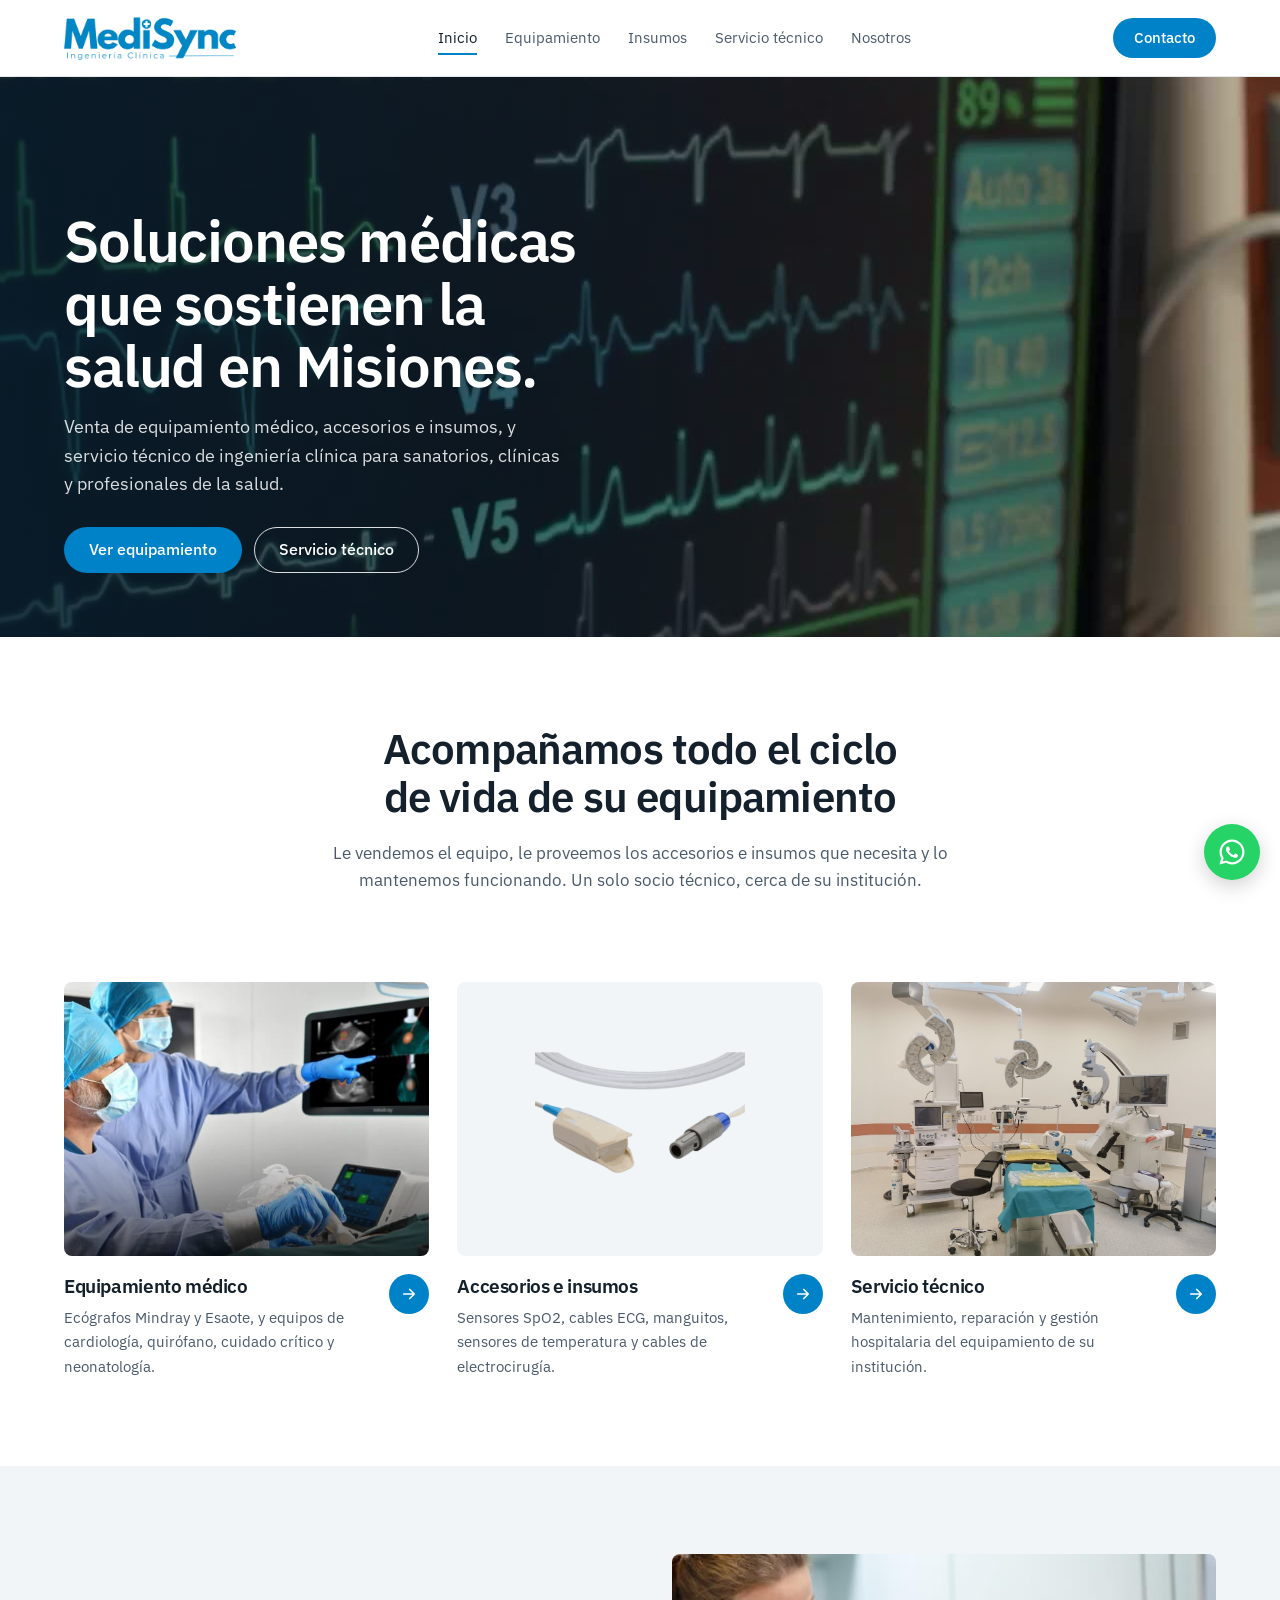
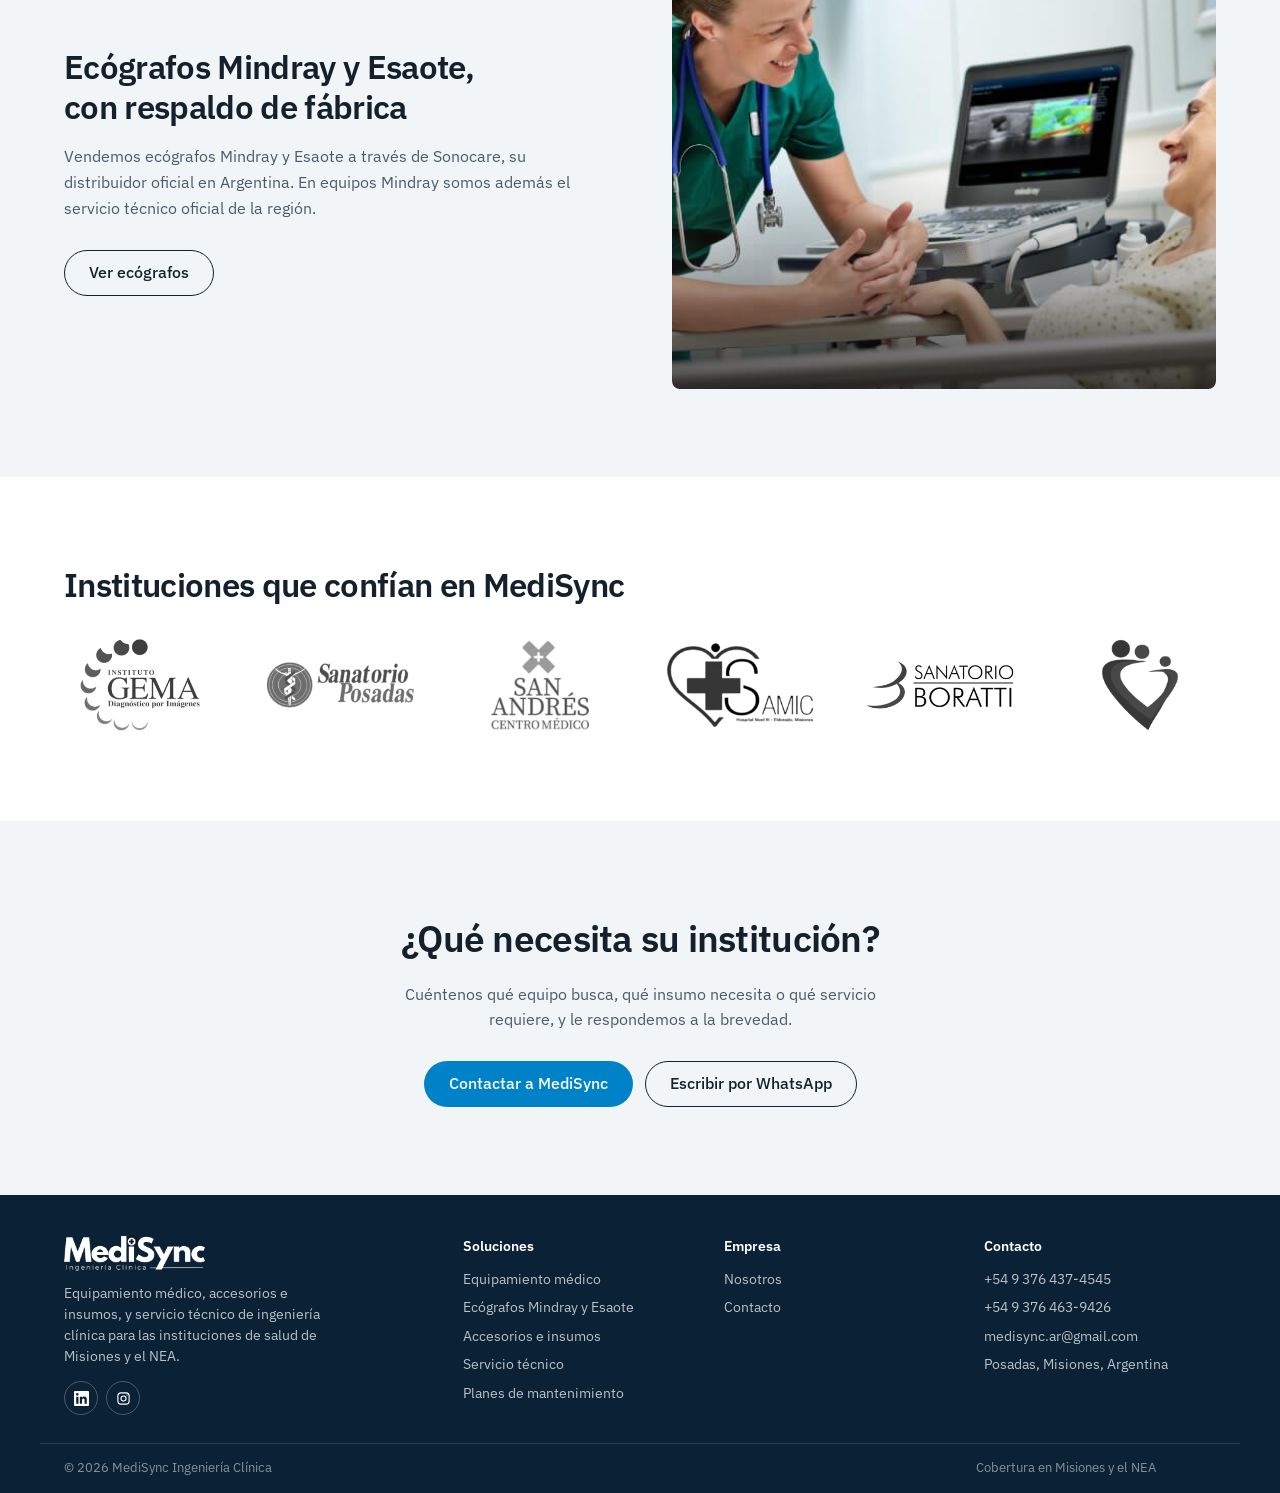
==== commit 8cdbcbc3: "Servicio técnico: fotos de quirófano y equipamiento hospitalario en lugar de laboratorio Hero, tarje" ====
--- a/index.html
+++ b/index.html
@@ -96,7 +96,7 @@
     <div class="cats">
       <a class="cat" href="equipos.html"><div class="ph"><img src="img/mr-general.jpg" alt="Profesionales analizando imágenes en un monitor Mindray" loading="lazy"></div><div class="row"><div><h3>Equipamiento médico</h3><p>Ecógrafos Mindray y Esaote, y equipos de cardiología, quirófano, cuidado crítico y neonatología.</p></div><span class="arrow" aria-hidden="true"><svg viewBox="0 0 24 24" fill="none" stroke="currentColor" stroke-width="2.2" stroke-linecap="round" stroke-linejoin="round"><path d="M5 12h14M13 6l6 6-6 6"/></svg></span></div></a>
       <a class="cat" href="tienda.html"><div class="ph product"><img src="img/spo2.png" alt="Sensor de oximetría" loading="lazy"></div><div class="row"><div><h3>Accesorios e insumos</h3><p>Sensores SpO2, cables ECG, manguitos, sensores de temperatura y cables de electrocirugía.</p></div><span class="arrow" aria-hidden="true"><svg viewBox="0 0 24 24" fill="none" stroke="currentColor" stroke-width="2.2" stroke-linecap="round" stroke-linejoin="round"><path d="M5 12h14M13 6l6 6-6 6"/></svg></span></div></a>
-      <a class="cat" href="servicios.html"><div class="ph"><img src="img/p-servicio.jpg" alt="Profesional operando equipamiento de alta tecnología" loading="lazy"></div><div class="row"><div><h3>Servicio técnico</h3><p>Mantenimiento, reparación y gestión hospitalaria del equipamiento de su institución.</p></div><span class="arrow" aria-hidden="true"><svg viewBox="0 0 24 24" fill="none" stroke="currentColor" stroke-width="2.2" stroke-linecap="round" stroke-linejoin="round"><path d="M5 12h14M13 6l6 6-6 6"/></svg></span></div></a>
+      <a class="cat" href="servicios.html"><div class="ph"><img src="img/p-servicio.jpg" alt="Quirófano con lámparas y equipamiento" loading="lazy"></div><div class="row"><div><h3>Servicio técnico</h3><p>Mantenimiento, reparación y gestión hospitalaria del equipamiento de su institución.</p></div><span class="arrow" aria-hidden="true"><svg viewBox="0 0 24 24" fill="none" stroke="currentColor" stroke-width="2.2" stroke-linecap="round" stroke-linejoin="round"><path d="M5 12h14M13 6l6 6-6 6"/></svg></span></div></a>
     </div>
   </div>
 </section>
--- a/styles.css
+++ b/styles.css
@@ -342,3 +342,9 @@
   .foot-brand { display: flex; align-items: center; justify-content: space-between; }
   .social { margin-top: 0; }
 }
+
+/* Logos de clientes más grandes */
+.logos { grid-template-columns: repeat(6, minmax(0, 1fr)); gap: 40px 48px; }
+.logos img { height: 96px; max-height: none; opacity: 1; }
+@media (max-width: 860px) { .logos { grid-template-columns: repeat(3, minmax(0, 1fr)); gap: 32px; } .logos img { height: 80px; } }
+@media (max-width: 480px) { .logos { grid-template-columns: repeat(2, minmax(0, 1fr)); gap: 28px 24px; } .logos img { height: 72px; } }
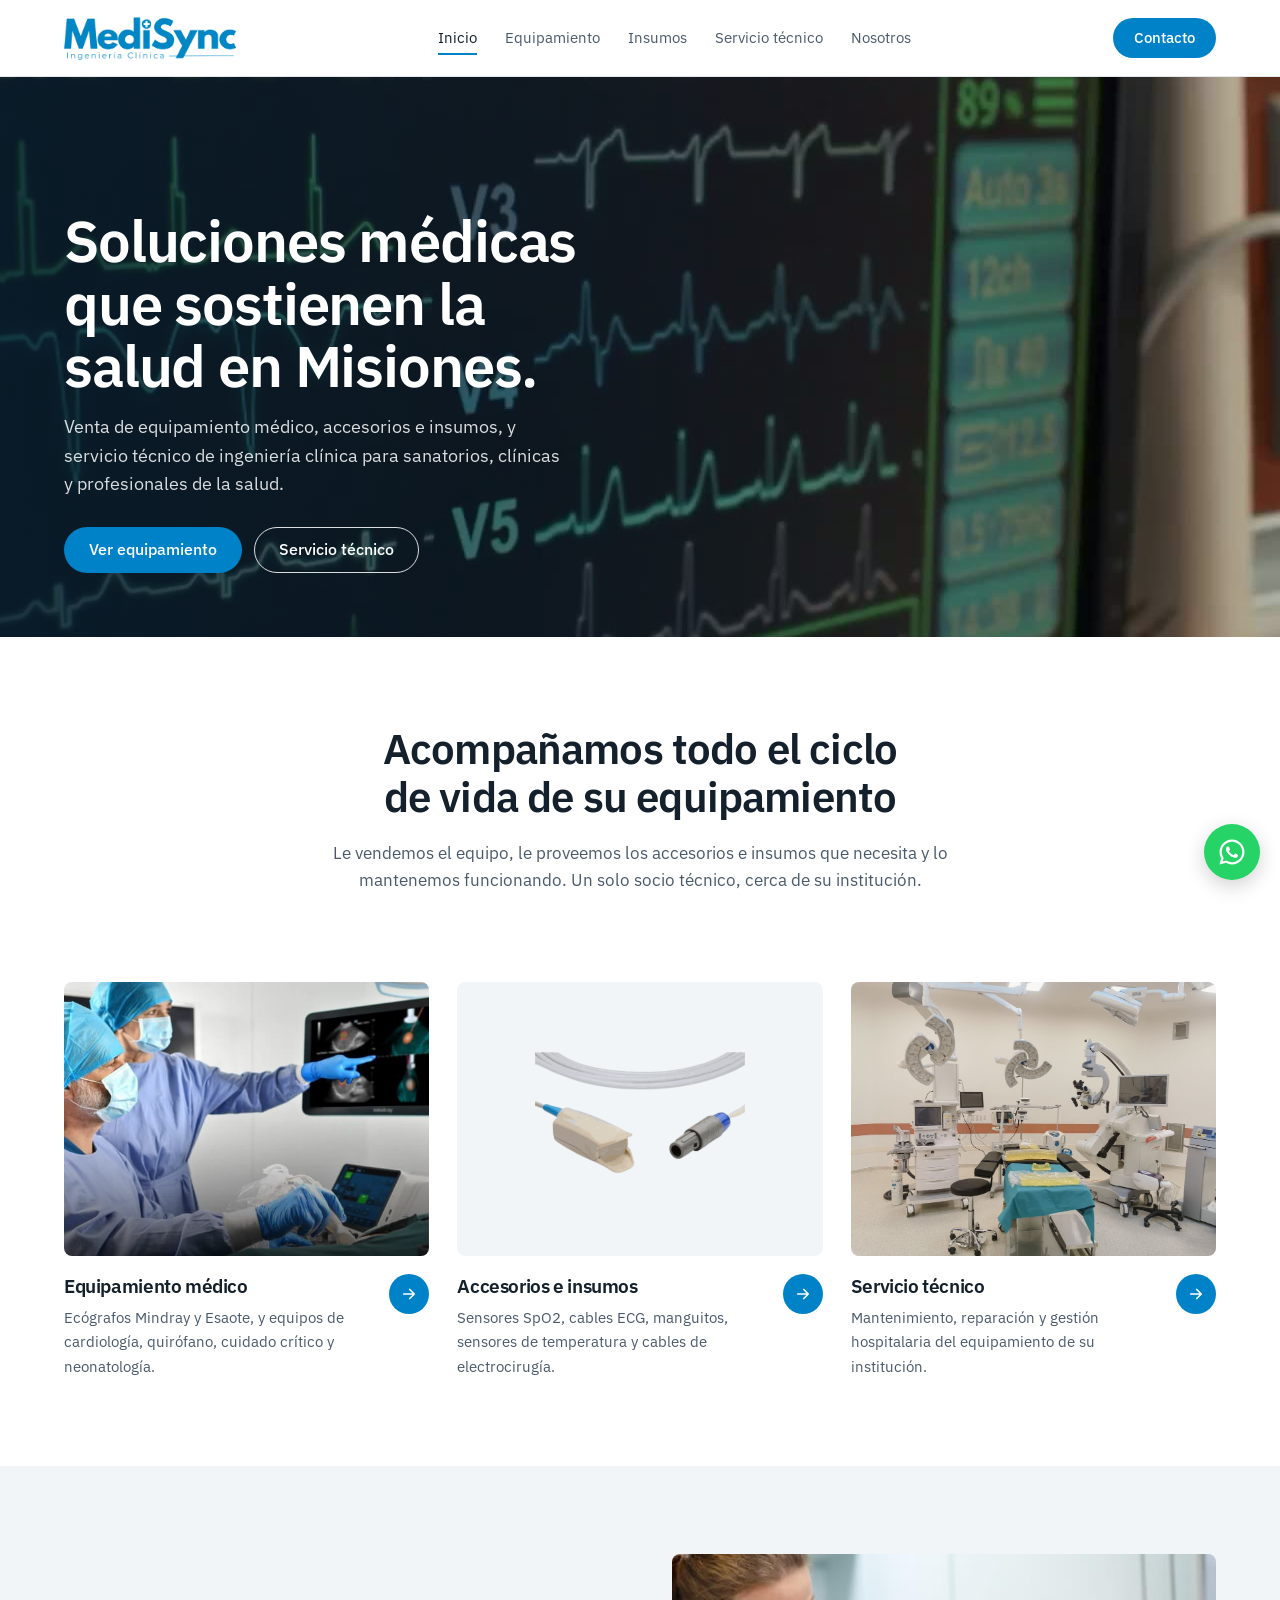
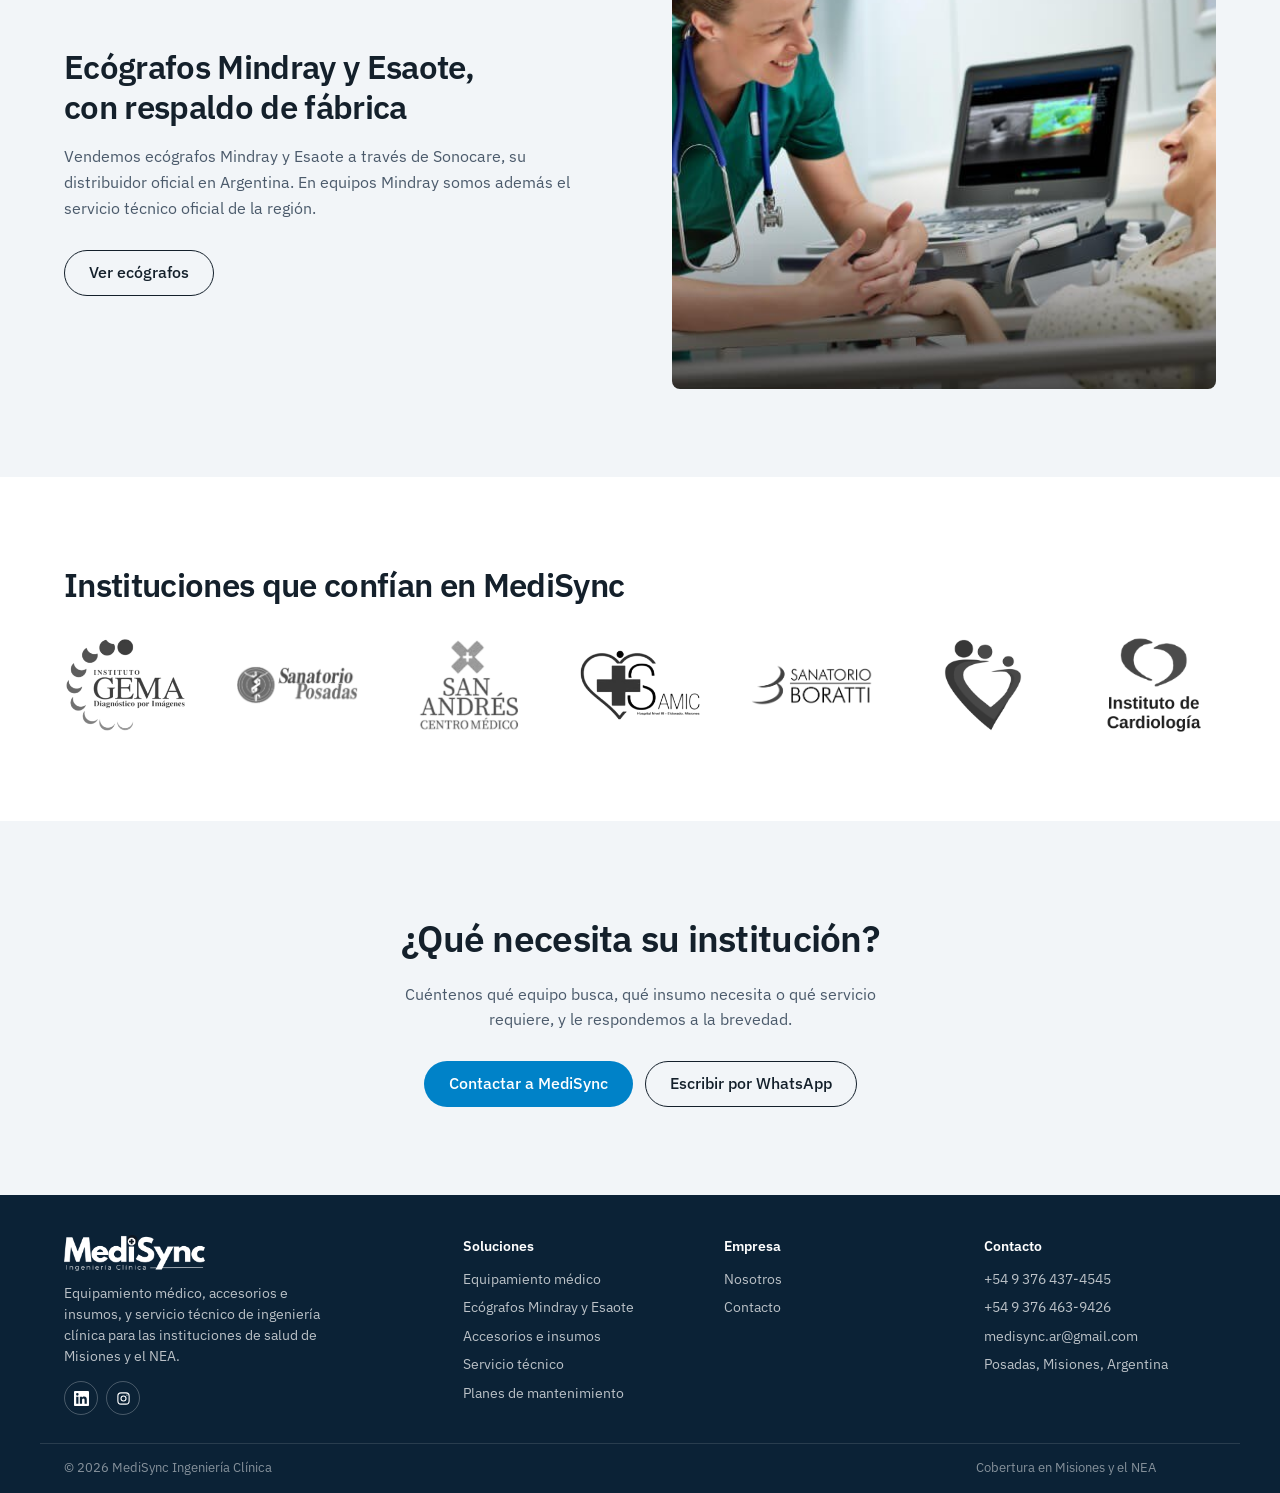
==== commit ea60ce67: "Agregar Instituto de Cardiología de Posadas a instituciones que confían Co-Authored-By: Claude Opus " ====
--- a/index.html
+++ b/index.html
@@ -110,7 +110,7 @@
 <section class="block">
   <div class="wrap">
     <div class="head-row"><h2>Instituciones que confían en MediSync</h2></div>
-    <div class="logos"><img src="img/sanatorio1.png" alt="Institución cliente 1" loading="lazy"><img src="img/sanatorio2.png" alt="Institución cliente 2" loading="lazy"><img src="img/sanatorio3.png" alt="Institución cliente 3" loading="lazy"><img src="img/sanatorio4.png" alt="Institución cliente 4" loading="lazy"><img src="img/sanatorio5.png" alt="Institución cliente 5" loading="lazy"><img src="img/sanatorio6.png" alt="Institución cliente 6" loading="lazy"></div>
+    <div class="logos"><img src="img/sanatorio1.png" alt="Institución cliente 1" loading="lazy"><img src="img/sanatorio2.png" alt="Institución cliente 2" loading="lazy"><img src="img/sanatorio3.png" alt="Institución cliente 3" loading="lazy"><img src="img/sanatorio4.png" alt="Institución cliente 4" loading="lazy"><img src="img/sanatorio5.png" alt="Institución cliente 5" loading="lazy"><img src="img/sanatorio6.png" alt="Institución cliente 6" loading="lazy"><img src="img/sanatorio7.png" alt="Instituto de Cardiología y Cirugía Cardiovascular, Posadas" loading="lazy"></div>
   </div>
 </section>
 <section class="block tinted cta"><div class="wrap"><h2>¿Qué necesita su institución?</h2><p>Cuéntenos qué equipo busca, qué insumo necesita o qué servicio requiere, y le respondemos a la brevedad.</p><div class="actions"><a class="btn btn-primary" href="contacto.html">Contactar a MediSync</a><a class="btn btn-outline" href="https://wa.me/5493764374545?text=Hola%2C%20quiero%20hacer%20una%20consulta%20a%20MediSync.">Escribir por WhatsApp</a></div></div></section>
--- a/styles.css
+++ b/styles.css
@@ -344,7 +344,8 @@
 }
 
 /* Logos de clientes más grandes */
-.logos { grid-template-columns: repeat(6, minmax(0, 1fr)); gap: 40px 48px; }
-.logos img { height: 96px; max-height: none; opacity: 1; }
-@media (max-width: 860px) { .logos { grid-template-columns: repeat(3, minmax(0, 1fr)); gap: 32px; } .logos img { height: 80px; } }
-@media (max-width: 480px) { .logos { grid-template-columns: repeat(2, minmax(0, 1fr)); gap: 28px 24px; } .logos img { height: 72px; } }
+.logos { display: flex; flex-wrap: wrap; justify-content: center; gap: 40px 48px; }
+.logos img { flex: 0 0 calc((100% - 6 * 48px) / 7); width: auto; min-width: 0; height: 96px; max-height: none; opacity: 1; }
+@media (max-width: 1100px) { .logos img { flex-basis: calc((100% - 3 * 48px) / 4); } }
+@media (max-width: 860px) { .logos { gap: 32px; } .logos img { flex-basis: calc((100% - 2 * 32px) / 3); height: 80px; } }
+@media (max-width: 480px) { .logos { gap: 28px 24px; } .logos img { flex-basis: calc((100% - 24px) / 2); height: 72px; } }
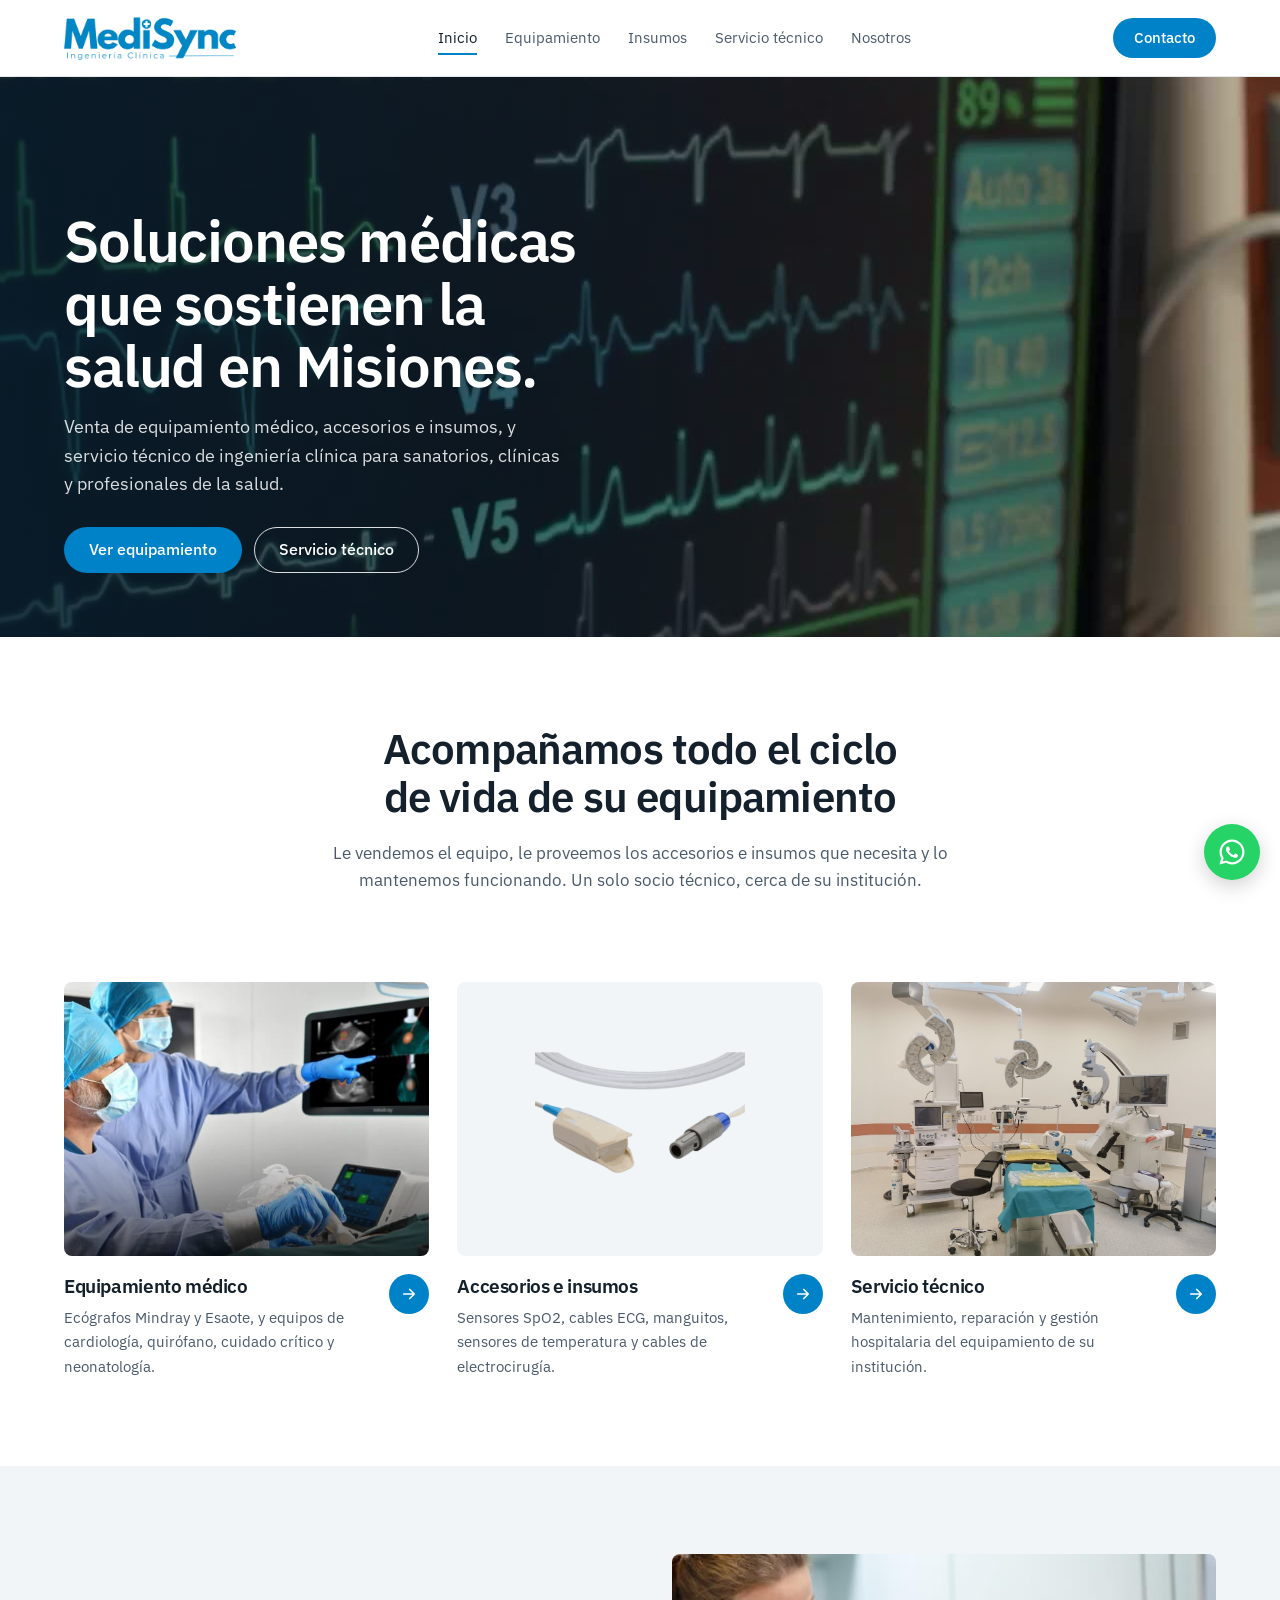
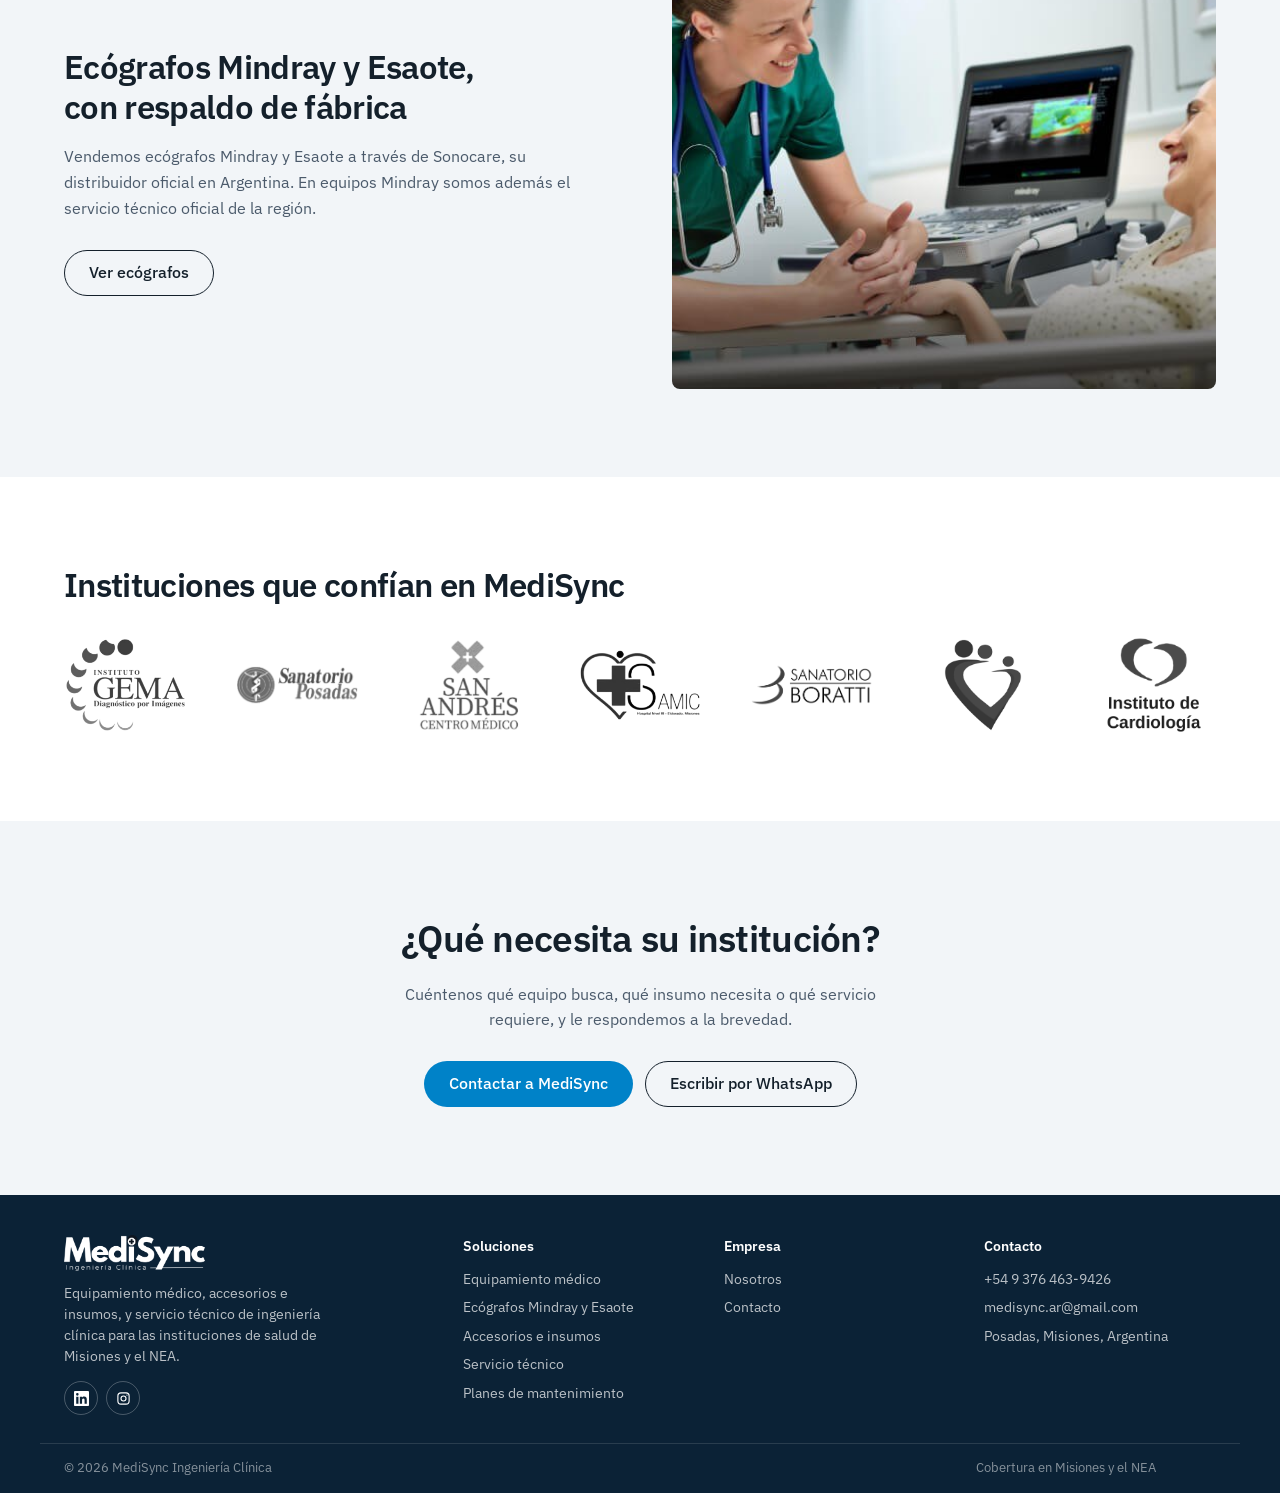
==== commit eee8c8bf: "Dejar un solo número de contacto: +54 9 376 463-9426 Co-Authored-By: Claude Opus 5.5 <noreply@anthro" ====
--- a/index.html
+++ b/index.html
@@ -23,7 +23,7 @@
   "image": "img/logo1.png",
   "description": "Venta de equipamiento médico, accesorios e insumos, y servicio técnico de ingeniería clínica en Misiones y el NEA.",
   "url": "https://medisync.com.ar/",
-  "telephone": "+543764374545",
+  "telephone": "+543764639426",
   "email": "medisync.ar@gmail.com",
   "address": {
     "@type": "PostalAddress",
@@ -113,7 +113,7 @@
     <div class="logos"><img src="img/sanatorio1.png" alt="Institución cliente 1" loading="lazy"><img src="img/sanatorio2.png" alt="Institución cliente 2" loading="lazy"><img src="img/sanatorio3.png" alt="Institución cliente 3" loading="lazy"><img src="img/sanatorio4.png" alt="Institución cliente 4" loading="lazy"><img src="img/sanatorio5.png" alt="Institución cliente 5" loading="lazy"><img src="img/sanatorio6.png" alt="Institución cliente 6" loading="lazy"><img src="img/sanatorio7.png" alt="Instituto de Cardiología y Cirugía Cardiovascular, Posadas" loading="lazy"></div>
   </div>
 </section>
-<section class="block tinted cta"><div class="wrap"><h2>¿Qué necesita su institución?</h2><p>Cuéntenos qué equipo busca, qué insumo necesita o qué servicio requiere, y le respondemos a la brevedad.</p><div class="actions"><a class="btn btn-primary" href="contacto.html">Contactar a MediSync</a><a class="btn btn-outline" href="https://wa.me/5493764374545?text=Hola%2C%20quiero%20hacer%20una%20consulta%20a%20MediSync.">Escribir por WhatsApp</a></div></div></section>
+<section class="block tinted cta"><div class="wrap"><h2>¿Qué necesita su institución?</h2><p>Cuéntenos qué equipo busca, qué insumo necesita o qué servicio requiere, y le respondemos a la brevedad.</p><div class="actions"><a class="btn btn-primary" href="contacto.html">Contactar a MediSync</a><a class="btn btn-outline" href="https://wa.me/5493764639426?text=Hola%2C%20quiero%20hacer%20una%20consulta%20a%20MediSync.">Escribir por WhatsApp</a></div></div></section>
 
 <footer>
   <div class="wrap foot">
@@ -145,8 +145,7 @@
     <div>
       <h3>Contacto</h3>
       <ul class="plain">
-        <li><a href="https://wa.me/5493764374545" target="_blank" rel="noopener">+54 9 376 437-4545</a></li>
-        <li>+54 9 376 463-9426</li>
+        <li><a href="https://wa.me/5493764639426" target="_blank" rel="noopener">+54 9 376 463-9426</a></li>
         <li>medisync.ar@gmail.com</li>
         <li>Posadas, Misiones, Argentina</li>
       </ul>
@@ -157,7 +156,7 @@
     <span>Cobertura en Misiones y el NEA</span>
   </div>
 </footer>
-<a class="wa-float" href="https://wa.me/5493764374545?text=Hola%2C%20quiero%20hacer%20una%20consulta%20a%20MediSync." target="_blank" rel="noopener" aria-label="Escribir por WhatsApp"><svg viewBox="0 0 48 48" aria-hidden="true"><path fill="#fff" d="M24 4C13 4 4 13 4 24c0 3.6.97 7 2.66 9.93L4 44l10.3-2.62A19.9 19.9 0 0024 44c11 0 20-9 20-20S35 4 24 4zm0 36.4a16.3 16.3 0 01-8.3-2.27l-.6-.35-6.1 1.56 1.62-5.9-.38-.6A16.4 16.4 0 1124 40.4zm9-12.26c-.5-.25-2.9-1.43-3.35-1.59-.44-.16-.76-.24-1.08.25-.32.5-1.26 1.59-1.54 1.92-.28.32-.57.36-1.06.12a13.3 13.3 0 01-3.9-2.41 14.6 14.6 0 01-2.7-3.36c-.28-.5 0-.76.21-1.01.2-.22.5-.57.74-.86.25-.28.33-.5.5-.83.16-.32.08-.61-.04-.86-.12-.25-1.08-2.62-1.48-3.58-.39-.94-.79-.81-1.08-.83l-.92-.01c-.32 0-.85.12-1.3.61s-1.7 1.65-1.7 4.02 1.74 4.66 1.98 4.99 3.42 5.22 8.28 7.32c1.09.47 1.94.75 2.6.96 1.1.35 2.1.3 2.88.18.88-.13 2.7-1.1 3.09-2.17.38-1.06.38-1.97.26-2.16-.12-.19-.44-.31-.92-.55z"/></svg></a>
+<a class="wa-float" href="https://wa.me/5493764639426?text=Hola%2C%20quiero%20hacer%20una%20consulta%20a%20MediSync." target="_blank" rel="noopener" aria-label="Escribir por WhatsApp"><svg viewBox="0 0 48 48" aria-hidden="true"><path fill="#fff" d="M24 4C13 4 4 13 4 24c0 3.6.97 7 2.66 9.93L4 44l10.3-2.62A19.9 19.9 0 0024 44c11 0 20-9 20-20S35 4 24 4zm0 36.4a16.3 16.3 0 01-8.3-2.27l-.6-.35-6.1 1.56 1.62-5.9-.38-.6A16.4 16.4 0 1124 40.4zm9-12.26c-.5-.25-2.9-1.43-3.35-1.59-.44-.16-.76-.24-1.08.25-.32.5-1.26 1.59-1.54 1.92-.28.32-.57.36-1.06.12a13.3 13.3 0 01-3.9-2.41 14.6 14.6 0 01-2.7-3.36c-.28-.5 0-.76.21-1.01.2-.22.5-.57.74-.86.25-.28.33-.5.5-.83.16-.32.08-.61-.04-.86-.12-.25-1.08-2.62-1.48-3.58-.39-.94-.79-.81-1.08-.83l-.92-.01c-.32 0-.85.12-1.3.61s-1.7 1.65-1.7 4.02 1.74 4.66 1.98 4.99 3.42 5.22 8.28 7.32c1.09.47 1.94.75 2.6.96 1.1.35 2.1.3 2.88.18.88-.13 2.7-1.1 3.09-2.17.38-1.06.38-1.97.26-2.16-.12-.19-.44-.31-.92-.55z"/></svg></a>
 <script>
 (function () {
   /* Cada página nueva arranca arriba (al volver con "Atrás" se respeta la posición) */
--- a/styles.css
+++ b/styles.css
@@ -349,3 +349,37 @@
 @media (max-width: 1100px) { .logos img { flex-basis: calc((100% - 3 * 48px) / 4); } }
 @media (max-width: 860px) { .logos { gap: 32px; } .logos img { flex-basis: calc((100% - 2 * 32px) / 3); height: 80px; } }
 @media (max-width: 480px) { .logos { gap: 28px 24px; } .logos img { flex-basis: calc((100% - 24px) / 2); height: 72px; } }
+
+/* Nuestro trabajo: deslizamiento con ampliación */
+.wk-head { align-items: end; }
+.wk-nav { display: flex; align-items: center; gap: 8px; }
+.wk-count { font-size: .9rem; color: var(--muted); margin-right: 8px; font-variant-numeric: tabular-nums; }
+.wk-btn { width: 44px; height: 44px; border-radius: 50%; border: 1px solid var(--line); background: #fff; color: var(--navy); font-size: 1.1rem; cursor: pointer; transition: border-color .2s, color .2s; }
+.wk-btn:hover:not(:disabled) { border-color: var(--blue); color: var(--blue); }
+.wk-btn:disabled { opacity: .35; cursor: default; }
+.wk-btn:focus-visible, .wk-open:focus-visible { outline: 2px solid var(--blue); outline-offset: 3px; }
+.wk-lead { margin: -8px 0 24px; color: var(--muted); max-width: 60ch; }
+.wk-track { list-style: none; margin: 0; padding: 0 0 12px; display: grid; grid-auto-flow: column; grid-auto-columns: calc((100% - 3 * 20px) / 4); gap: 20px; overflow-x: auto; scroll-snap-type: x mandatory; scrollbar-width: thin; scrollbar-color: var(--line) transparent; overscroll-behavior-x: contain; }
+.wk-item { scroll-snap-align: start; margin: 0; }
+.wk-open { display: block; width: 100%; padding: 0; border: 0; background: var(--tile); border-radius: var(--r); overflow: hidden; aspect-ratio: 3 / 4; cursor: zoom-in; }
+.wk-open img { width: 100%; height: 100%; object-fit: cover; display: block; transition: transform .4s; }
+.wk-open:hover img { transform: scale(1.03); }
+.wk-item p { margin: 12px 2px 0; font-size: .92rem; line-height: 1.4; color: var(--ink); }
+.wk-box { border: 0; padding: 0; background: rgba(8, 20, 32, .96); max-width: 100vw; max-height: 100vh; width: 100vw; height: 100vh; }
+.wk-box::backdrop { background: rgba(8, 20, 32, .92); }
+.wk-box figure { margin: 0; height: 100%; display: flex; flex-direction: column; align-items: center; justify-content: center; gap: 14px; padding: 56px 72px 24px; box-sizing: border-box; }
+.wk-box img { max-width: 100%; max-height: calc(100vh - 130px); object-fit: contain; border-radius: 6px; }
+.wk-box figcaption { color: #fff; font-size: .95rem; text-align: center; }
+.wk-x, .wk-p, .wk-n { position: absolute; width: 48px; height: 48px; border-radius: 50%; border: 0; background: rgba(255,255,255,.12); color: #fff; font-size: 1.3rem; cursor: pointer; }
+.wk-x:hover, .wk-p:hover, .wk-n:hover { background: rgba(255,255,255,.24); }
+.wk-x { top: 16px; right: 16px; font-size: 1.6rem; }
+.wk-p { left: 16px; top: 50%; transform: translateY(-50%); }
+.wk-n { right: 16px; top: 50%; transform: translateY(-50%); }
+@media (max-width: 1000px) { .wk-track { grid-auto-columns: calc((100% - 2 * 16px) / 3); gap: 16px; } }
+@media (max-width: 700px) {
+  .wk-nav .wk-btn { display: none; }
+  .wk-track { grid-auto-columns: 72%; gap: 12px; margin-right: -16px; padding-right: 16px; scroll-padding-left: 0; }
+  .wk-box figure { padding: 64px 12px 84px; }
+  .wk-p, .wk-n { top: auto; bottom: 20px; transform: none; }
+  .wk-p { left: calc(50% - 60px); } .wk-n { right: calc(50% - 60px); }
+}
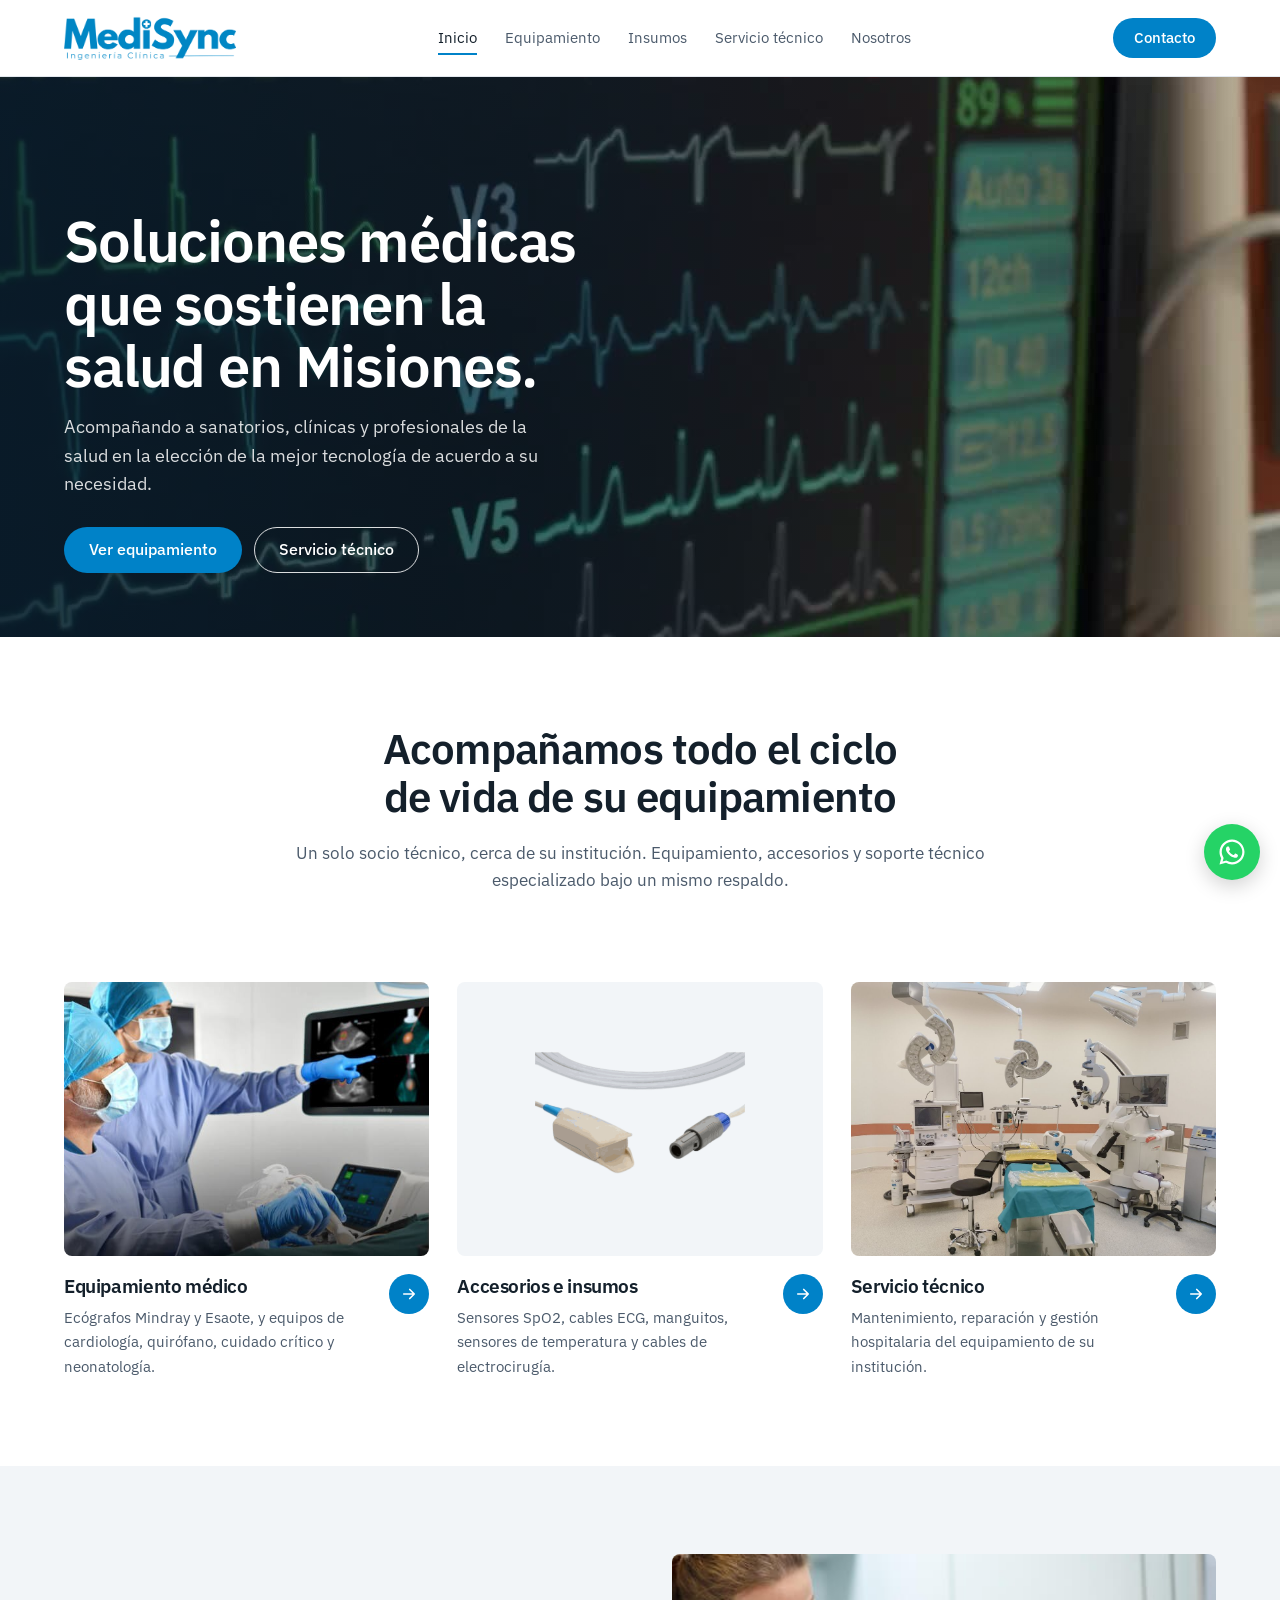
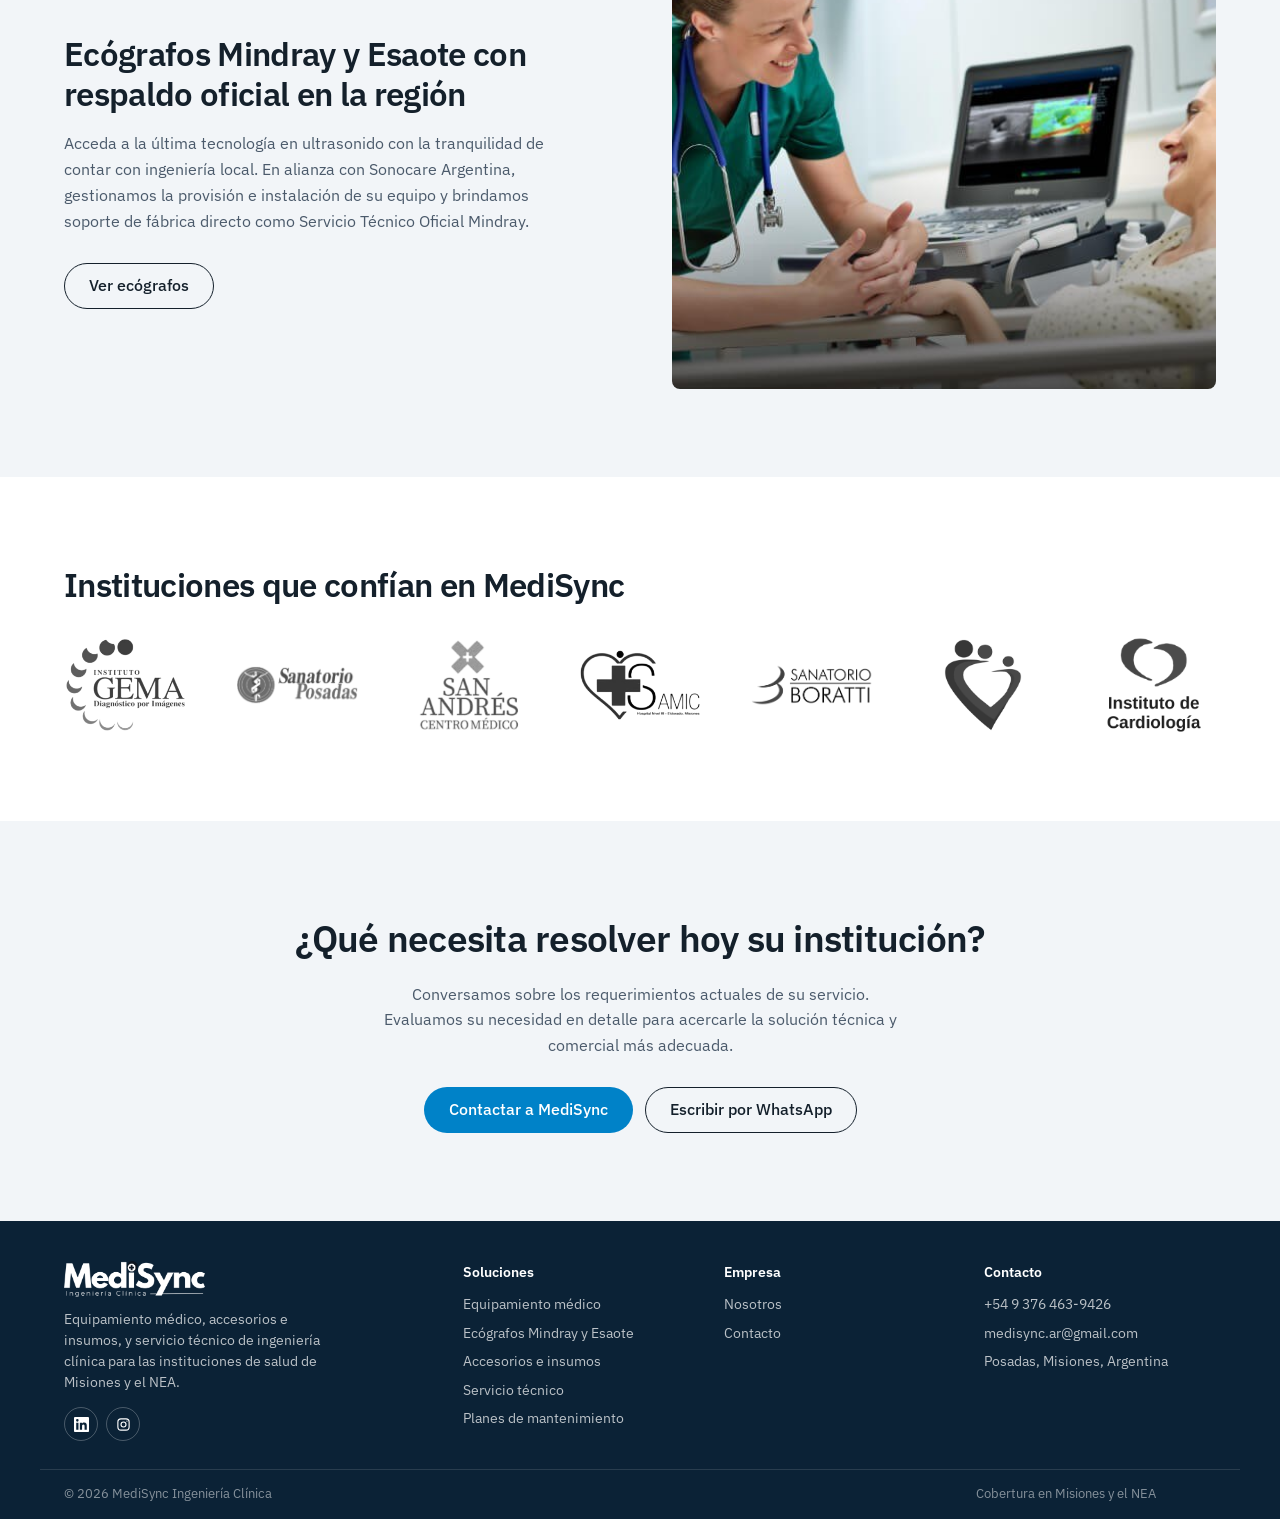
==== commit 50037d44: "Nuevos textos en Inicio, Equipamiento y Servicio técnico Co-Authored-By: Claude Opus 5.5 <noreply@an" ====
--- a/index.html
+++ b/index.html
@@ -79,7 +79,7 @@
   <video autoplay muted loop playsinline preload="auto" poster="img/hero-poster.jpg" aria-hidden="true"><source src="img/hero.mp4" type="video/mp4"></video>
   <div class="wrap">
     <h1 style="max-width:18ch">Soluciones médicas que sostienen la salud en Misiones.</h1>
-    <p>Venta de equipamiento médico, accesorios e insumos, y servicio técnico de ingeniería clínica para sanatorios, clínicas y profesionales de la salud.</p>
+    <p>Acompañando a sanatorios, clínicas y profesionales de la salud en la elección de la mejor tecnología de acuerdo a su necesidad.</p>
     <div class="actions"><a class="btn btn-primary" href="equipos.html">Ver equipamiento</a><a class="btn btn-outline-light" href="servicios.html">Servicio técnico</a></div>
   </div>
 </section>
@@ -87,7 +87,7 @@
 <section class="block">
   <div class="wrap intro">
     <h2>Acompañamos todo el ciclo de vida de su equipamiento</h2>
-    <p>Le vendemos el equipo, le proveemos los accesorios e insumos que necesita y lo mantenemos funcionando. Un solo socio técnico, cerca de su institución.</p>
+    <p>Un solo socio técnico, cerca de su institución. Equipamiento, accesorios y soporte técnico especializado bajo un mismo respaldo.</p>
   </div>
 </section>
 
@@ -103,7 +103,7 @@
 
 <section class="block tinted">
   <div class="wrap">
-    <div class="split"><div><h2>Ecógrafos Mindray y Esaote, con respaldo de fábrica</h2><p>Vendemos ecógrafos Mindray y Esaote a través de Sonocare, su distribuidor oficial en Argentina. En equipos Mindray somos además el servicio técnico oficial de la región.</p><a class="btn btn-outline" href="equipos.html#ecografos">Ver ecógrafos</a></div><div class="ph"><img src="img/mr-cardio.jpg" alt="Profesional junto a una paciente y un ecógrafo portátil Mindray" loading="lazy"></div></div>
+    <div class="split"><div><h2>Ecógrafos Mindray y Esaote con respaldo oficial en la región</h2><p>Acceda a la última tecnología en ultrasonido con la tranquilidad de contar con ingeniería local. En alianza con Sonocare Argentina, gestionamos la provisión e instalación de su equipo y brindamos soporte de fábrica directo como Servicio Técnico Oficial Mindray.</p><a class="btn btn-outline" href="equipos.html#ecografos">Ver ecógrafos</a></div><div class="ph"><img src="img/mr-cardio.jpg" alt="Profesional junto a una paciente y un ecógrafo portátil Mindray" loading="lazy"></div></div>
   </div>
 </section>
 
@@ -113,7 +113,7 @@
     <div class="logos"><img src="img/sanatorio1.png" alt="Institución cliente 1" loading="lazy"><img src="img/sanatorio2.png" alt="Institución cliente 2" loading="lazy"><img src="img/sanatorio3.png" alt="Institución cliente 3" loading="lazy"><img src="img/sanatorio4.png" alt="Institución cliente 4" loading="lazy"><img src="img/sanatorio5.png" alt="Institución cliente 5" loading="lazy"><img src="img/sanatorio6.png" alt="Institución cliente 6" loading="lazy"><img src="img/sanatorio7.png" alt="Instituto de Cardiología y Cirugía Cardiovascular, Posadas" loading="lazy"></div>
   </div>
 </section>
-<section class="block tinted cta"><div class="wrap"><h2>¿Qué necesita su institución?</h2><p>Cuéntenos qué equipo busca, qué insumo necesita o qué servicio requiere, y le respondemos a la brevedad.</p><div class="actions"><a class="btn btn-primary" href="contacto.html">Contactar a MediSync</a><a class="btn btn-outline" href="https://wa.me/5493764639426?text=Hola%2C%20quiero%20hacer%20una%20consulta%20a%20MediSync.">Escribir por WhatsApp</a></div></div></section>
+<section class="block tinted cta"><div class="wrap"><h2>¿Qué necesita resolver hoy su institución?</h2><p>Conversamos sobre los requerimientos actuales de su servicio. Evaluamos su necesidad en detalle para acercarle la solución técnica y comercial más adecuada.</p><div class="actions"><a class="btn btn-primary" href="contacto.html">Contactar a MediSync</a><a class="btn btn-outline" href="https://wa.me/5493764639426?text=Hola%2C%20quiero%20hacer%20una%20consulta%20a%20MediSync.">Escribir por WhatsApp</a></div></div></section>
 
 <footer>
   <div class="wrap foot">
--- a/styles.css
+++ b/styles.css
@@ -383,3 +383,8 @@
   .wk-p, .wk-n { top: auto; bottom: 20px; transform: none; }
   .wk-p { left: calc(50% - 60px); } .wk-n { right: calc(50% - 60px); }
 }
+
+/* Lista de soporte postventa */
+.split ul.pv { gap: 14px; margin-bottom: 28px; }
+.split ul.pv li { color: var(--muted); line-height: 1.5; }
+.split ul.pv strong { color: var(--ink); font-weight: 600; }
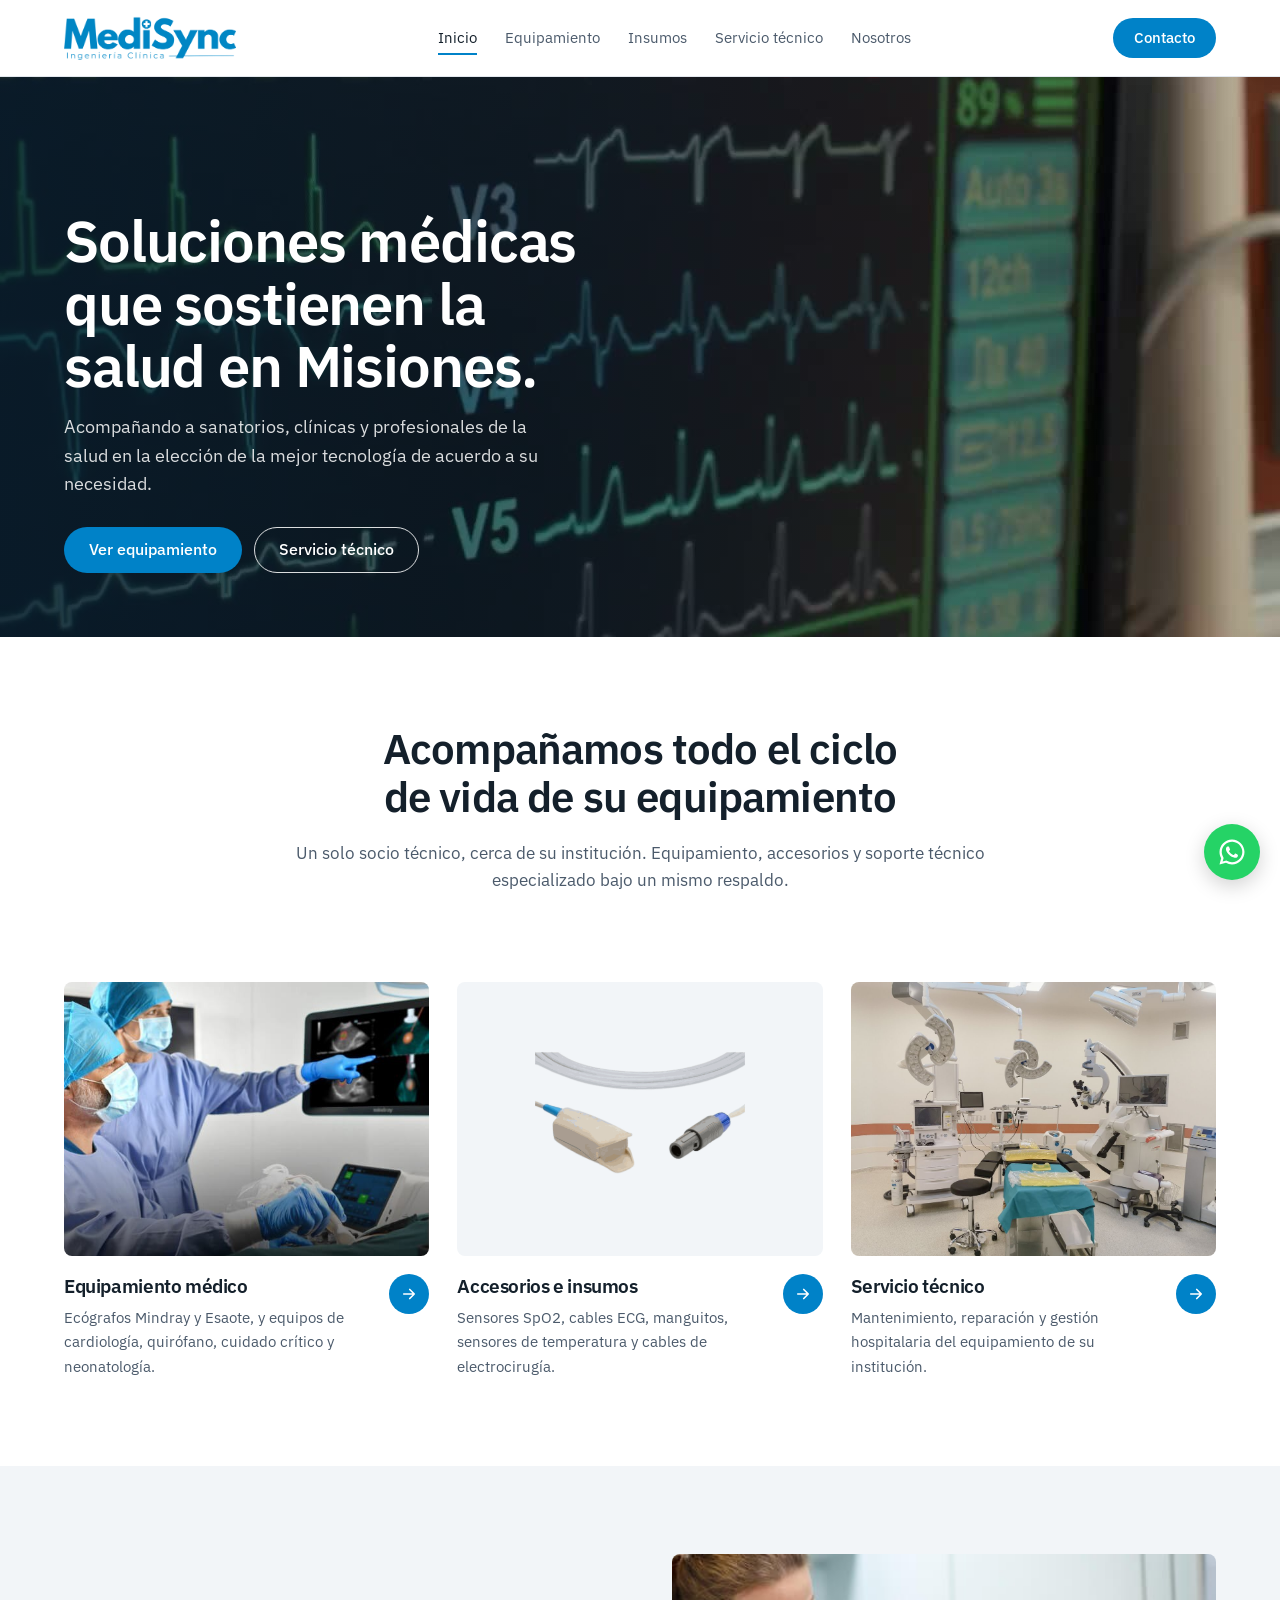
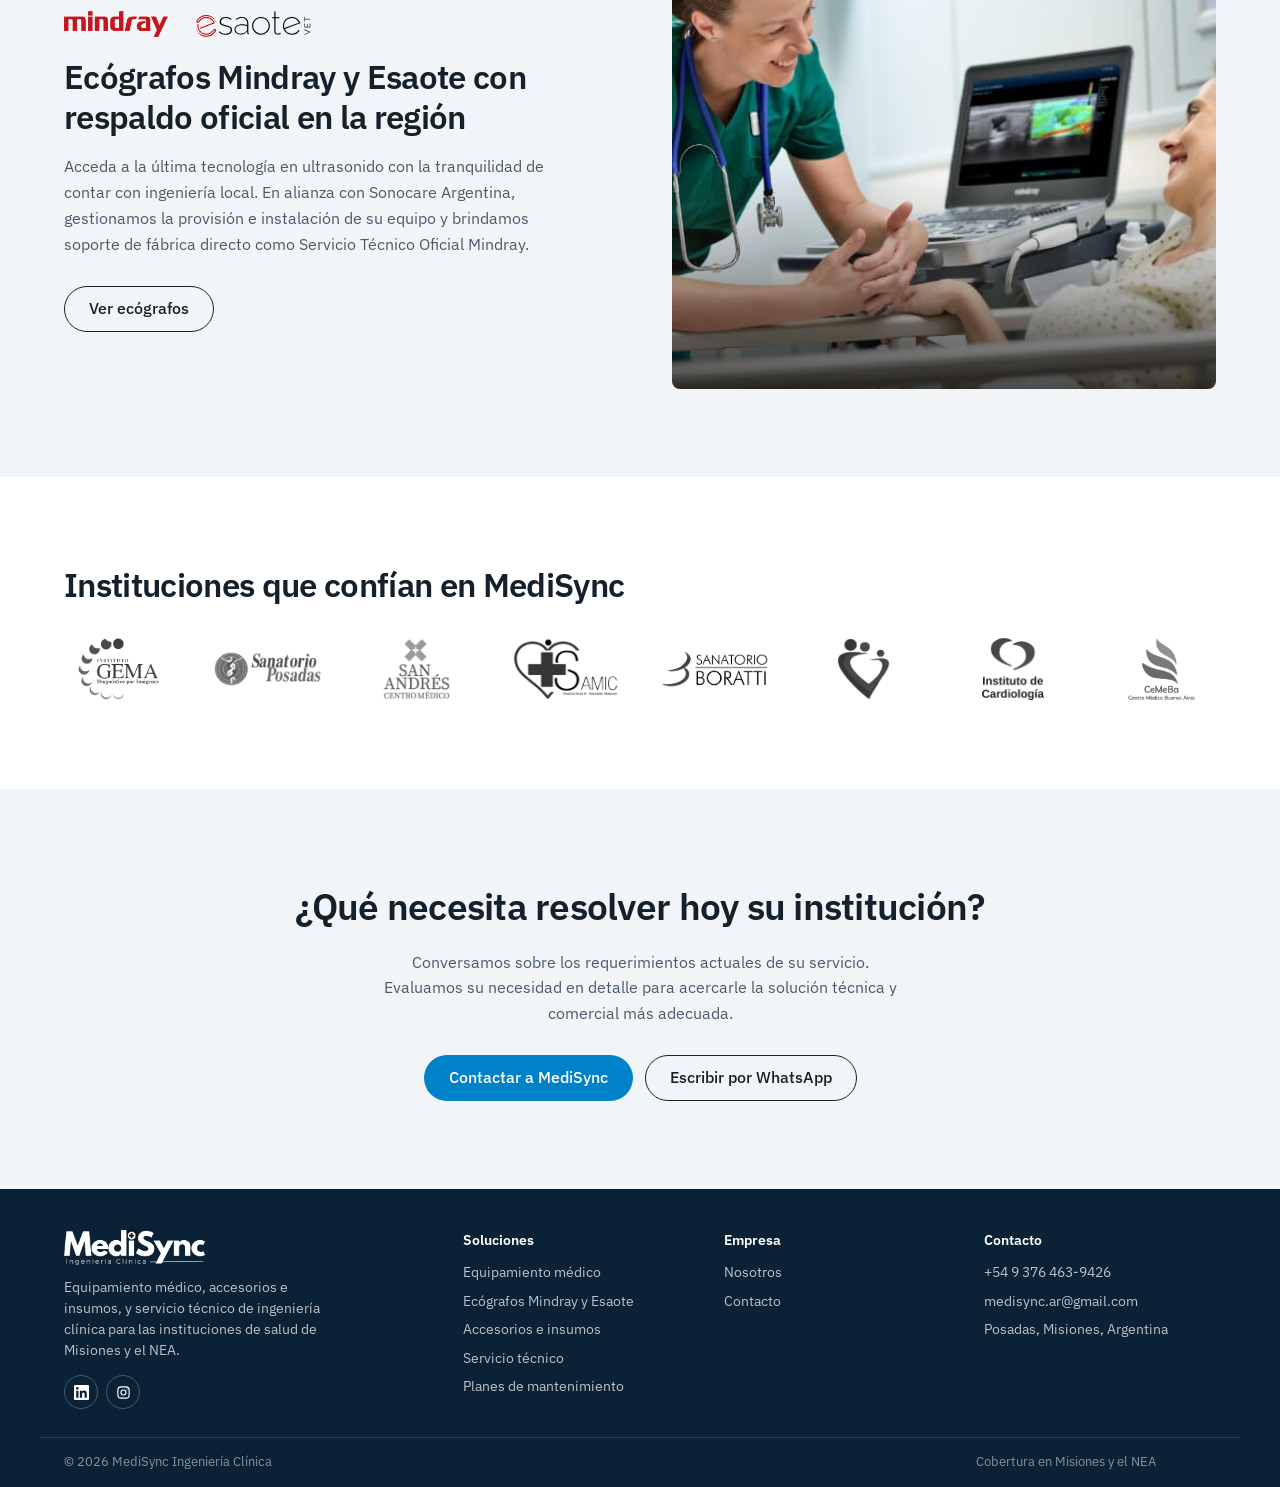
==== commit b89067fb: "Agregar CEMEBA, achicar logos de clientes y sumar marcas Mindray y Esaote Co-Authored-By: Claude Opu" ====
--- a/index.html
+++ b/index.html
@@ -103,14 +103,14 @@
 
 <section class="block tinted">
   <div class="wrap">
-    <div class="split"><div><h2>Ecógrafos Mindray y Esaote con respaldo oficial en la región</h2><p>Acceda a la última tecnología en ultrasonido con la tranquilidad de contar con ingeniería local. En alianza con Sonocare Argentina, gestionamos la provisión e instalación de su equipo y brindamos soporte de fábrica directo como Servicio Técnico Oficial Mindray.</p><a class="btn btn-outline" href="equipos.html#ecografos">Ver ecógrafos</a></div><div class="ph"><img src="img/mr-cardio.jpg" alt="Profesional junto a una paciente y un ecógrafo portátil Mindray" loading="lazy"></div></div>
+    <div class="split"><div><div class="brand-row"><img src="img/marca-mindray.png" alt="Mindray" width="397" height="99"><img src="img/marca-esaote.svg" alt="Esaote" width="260" height="59"></div><h2>Ecógrafos Mindray y Esaote con respaldo oficial en la región</h2><p>Acceda a la última tecnología en ultrasonido con la tranquilidad de contar con ingeniería local. En alianza con Sonocare Argentina, gestionamos la provisión e instalación de su equipo y brindamos soporte de fábrica directo como Servicio Técnico Oficial Mindray.</p><a class="btn btn-outline" href="equipos.html#ecografos">Ver ecógrafos</a></div><div class="ph"><img src="img/mr-cardio.jpg" alt="Profesional junto a una paciente y un ecógrafo portátil Mindray" loading="lazy"></div></div>
   </div>
 </section>
 
 <section class="block">
   <div class="wrap">
     <div class="head-row"><h2>Instituciones que confían en MediSync</h2></div>
-    <div class="logos"><img src="img/sanatorio1.png" alt="Institución cliente 1" loading="lazy"><img src="img/sanatorio2.png" alt="Institución cliente 2" loading="lazy"><img src="img/sanatorio3.png" alt="Institución cliente 3" loading="lazy"><img src="img/sanatorio4.png" alt="Institución cliente 4" loading="lazy"><img src="img/sanatorio5.png" alt="Institución cliente 5" loading="lazy"><img src="img/sanatorio6.png" alt="Institución cliente 6" loading="lazy"><img src="img/sanatorio7.png" alt="Instituto de Cardiología y Cirugía Cardiovascular, Posadas" loading="lazy"></div>
+    <div class="logos"><img src="img/sanatorio1.png" alt="Institución cliente 1" loading="lazy"><img src="img/sanatorio2.png" alt="Institución cliente 2" loading="lazy"><img src="img/sanatorio3.png" alt="Institución cliente 3" loading="lazy"><img src="img/sanatorio4.png" alt="Institución cliente 4" loading="lazy"><img src="img/sanatorio5.png" alt="Institución cliente 5" loading="lazy"><img src="img/sanatorio6.png" alt="Institución cliente 6" loading="lazy"><img src="img/sanatorio7.png" alt="Instituto de Cardiología y Cirugía Cardiovascular, Posadas" loading="lazy"><img src="img/sanatorio8.png" alt="CeMeBa, Centro Médico Buenos Aires" loading="lazy"></div>
   </div>
 </section>
 <section class="block tinted cta"><div class="wrap"><h2>¿Qué necesita resolver hoy su institución?</h2><p>Conversamos sobre los requerimientos actuales de su servicio. Evaluamos su necesidad en detalle para acercarle la solución técnica y comercial más adecuada.</p><div class="actions"><a class="btn btn-primary" href="contacto.html">Contactar a MediSync</a><a class="btn btn-outline" href="https://wa.me/5493764639426?text=Hola%2C%20quiero%20hacer%20una%20consulta%20a%20MediSync.">Escribir por WhatsApp</a></div></div></section>
--- a/styles.css
+++ b/styles.css
@@ -343,12 +343,11 @@
   .social { margin-top: 0; }
 }
 
-/* Logos de clientes más grandes */
-.logos { display: flex; flex-wrap: wrap; justify-content: center; gap: 40px 48px; }
-.logos img { flex: 0 0 calc((100% - 6 * 48px) / 7); width: auto; min-width: 0; height: 96px; max-height: none; opacity: 1; }
-@media (max-width: 1100px) { .logos img { flex-basis: calc((100% - 3 * 48px) / 4); } }
-@media (max-width: 860px) { .logos { gap: 32px; } .logos img { flex-basis: calc((100% - 2 * 32px) / 3); height: 80px; } }
-@media (max-width: 480px) { .logos { gap: 28px 24px; } .logos img { flex-basis: calc((100% - 24px) / 2); height: 72px; } }
+/* Logos de clientes */
+.logos { display: flex; flex-wrap: wrap; justify-content: center; align-items: center; gap: 32px 40px; }
+.logos img { flex: 0 0 calc((100% - 7 * 40px) / 8); width: auto; min-width: 0; height: 64px; max-height: none; opacity: 1; }
+@media (max-width: 1100px) { .logos img { flex-basis: calc((100% - 3 * 40px) / 4); } }
+@media (max-width: 700px) { .logos { gap: 24px 20px; } .logos img { flex-basis: calc((100% - 2 * 20px) / 3); height: 52px; } }
 
 /* Nuestro trabajo: deslizamiento con ampliación */
 .wk-head { align-items: end; }
@@ -388,3 +387,17 @@
 .split ul.pv { gap: 14px; margin-bottom: 28px; }
 .split ul.pv li { color: var(--muted); line-height: 1.5; }
 .split ul.pv strong { color: var(--ink); font-weight: 600; }
+
+/* Héroes en celular: velo vertical para que el texto blanco se lea sobre fondos claros */
+@media (max-width: 700px) {
+  .hero::after { background: linear-gradient(180deg, rgba(8,28,44,.50) 0%, rgba(8,28,44,.78) 40%, rgba(8,28,44,.90) 100%); }
+  .hero h1, .hero p { text-shadow: 0 1px 12px rgba(0,0,0,.35); }
+  .hero p { color: rgba(255,255,255,.92); }
+}
+
+/* Marcas Mindray / Esaote */
+.brand-row { display: flex; align-items: center; gap: 28px; margin-bottom: 20px; }
+.brand-row img { height: 26px; width: auto; }
+.brand-badge { display: inline-flex; align-items: center; gap: 14px; margin-bottom: 20px; padding: 10px 16px; background: #fff; border: 1px solid var(--line); border-radius: var(--r); }
+.brand-badge img { height: 22px; width: auto; }
+.brand-badge span { font-size: .8rem; font-weight: 600; letter-spacing: .04em; text-transform: uppercase; color: var(--navy); padding-left: 14px; border-left: 1px solid var(--line); }
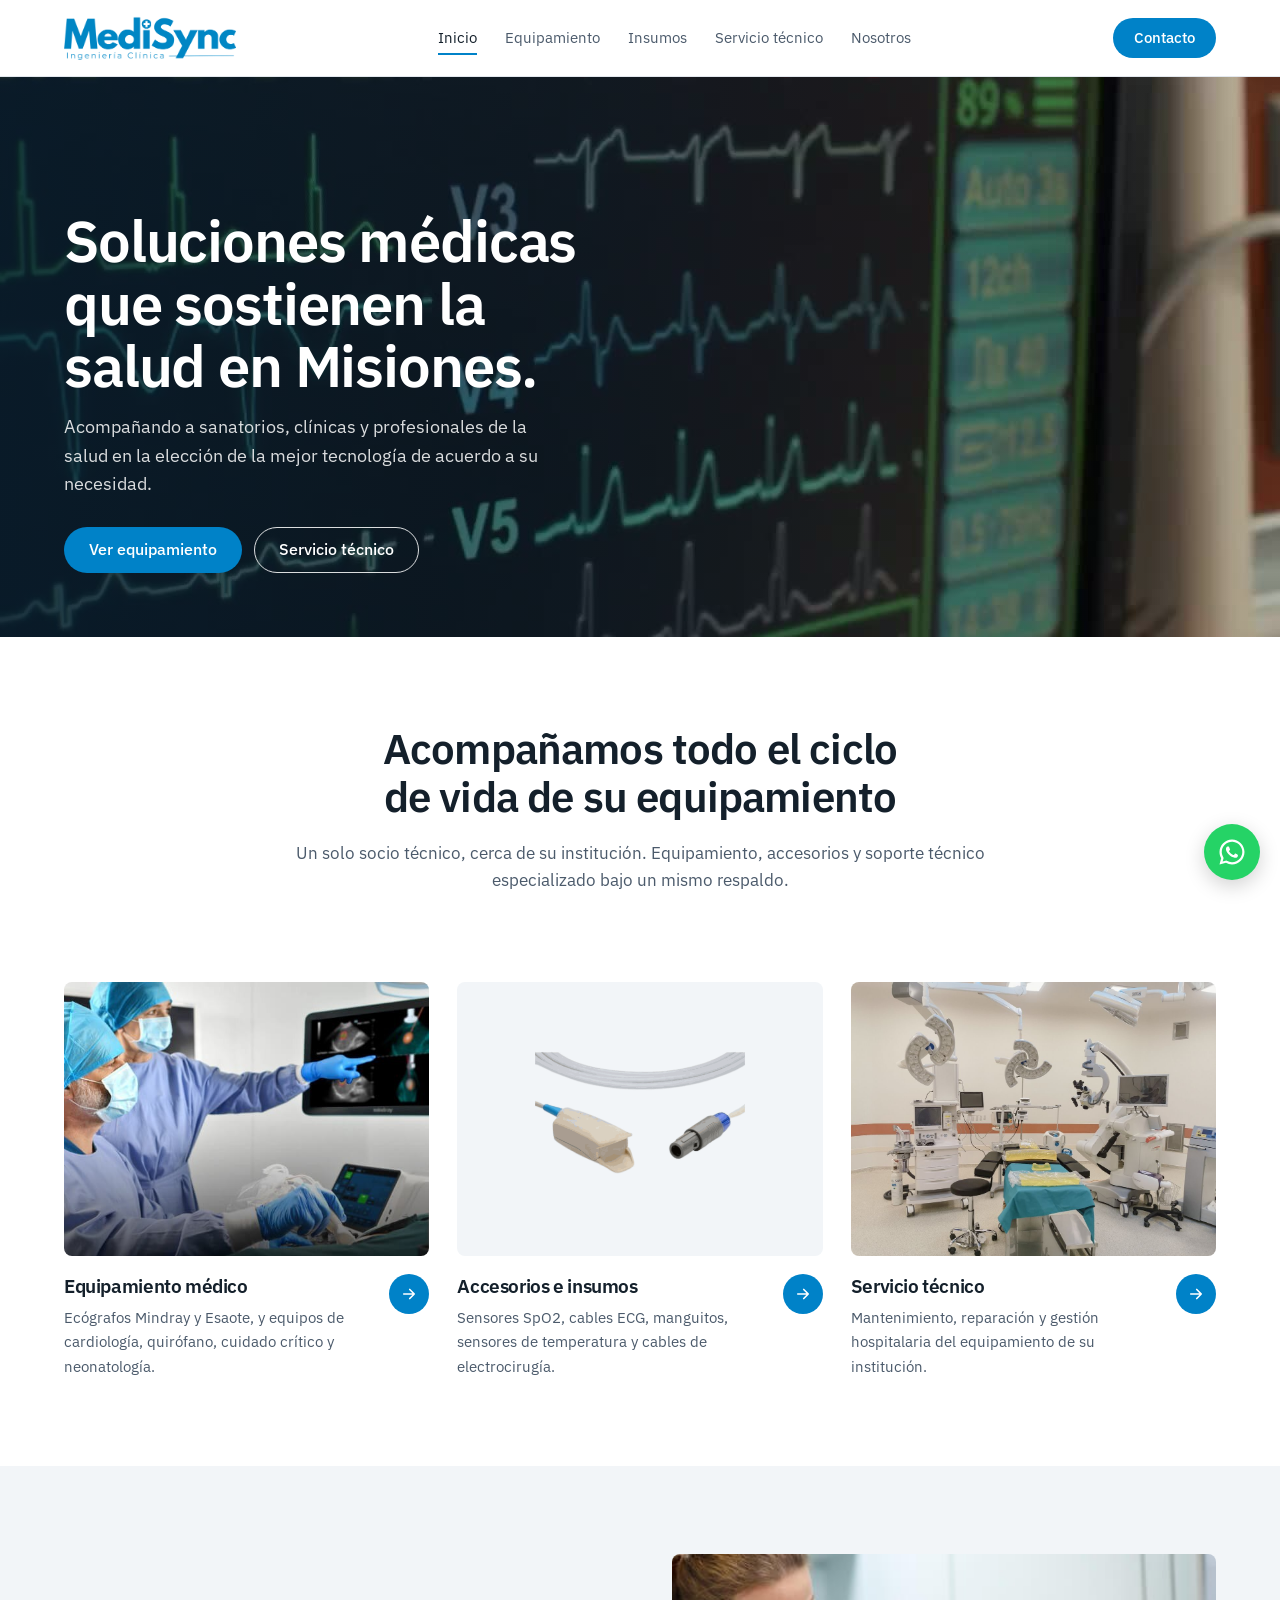
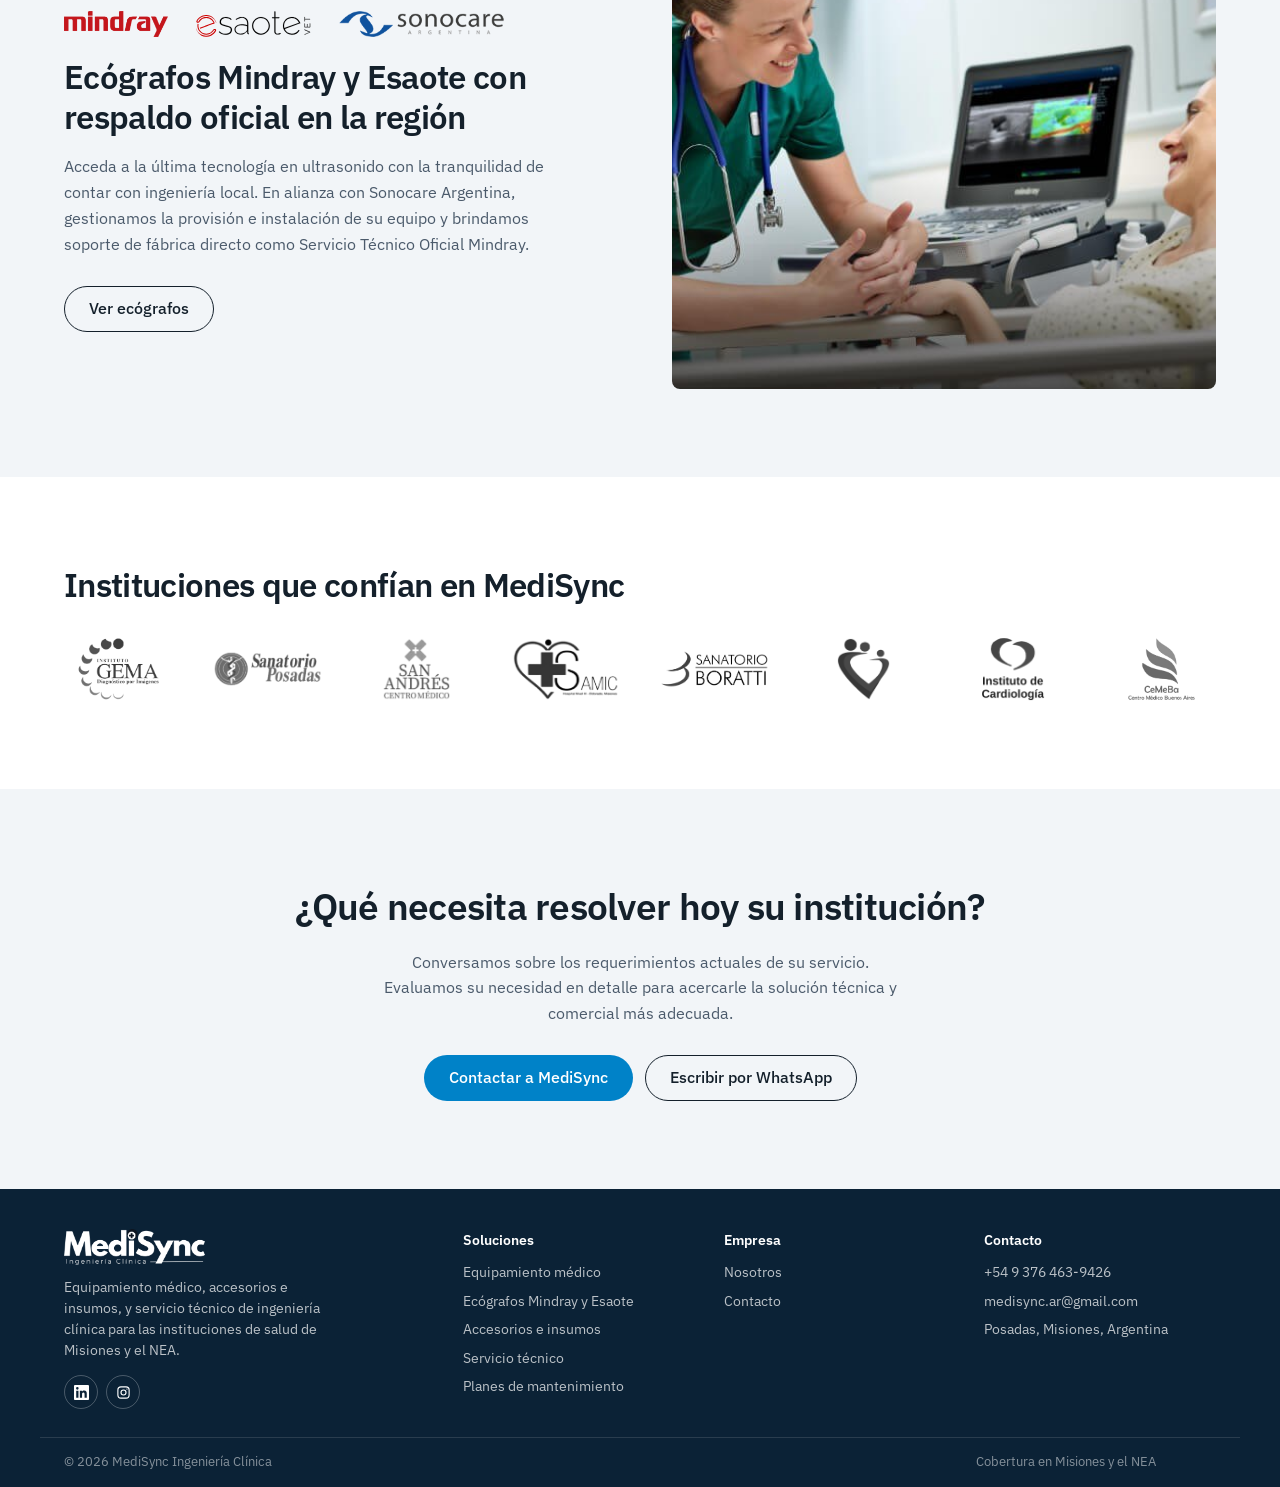
==== commit 40f6c9a6: "Inicio: agregar logo de Sonocare junto a Mindray y Esaote Co-Authored-By: Claude Opus 5.5 <noreply@a" ====
--- a/index.html
+++ b/index.html
@@ -103,7 +103,7 @@
 
 <section class="block tinted">
   <div class="wrap">
-    <div class="split"><div><div class="brand-row"><img src="img/marca-mindray.png" alt="Mindray" width="397" height="99"><img src="img/marca-esaote.svg" alt="Esaote" width="260" height="59"></div><h2>Ecógrafos Mindray y Esaote con respaldo oficial en la región</h2><p>Acceda a la última tecnología en ultrasonido con la tranquilidad de contar con ingeniería local. En alianza con Sonocare Argentina, gestionamos la provisión e instalación de su equipo y brindamos soporte de fábrica directo como Servicio Técnico Oficial Mindray.</p><a class="btn btn-outline" href="equipos.html#ecografos">Ver ecógrafos</a></div><div class="ph"><img src="img/mr-cardio.jpg" alt="Profesional junto a una paciente y un ecógrafo portátil Mindray" loading="lazy"></div></div>
+    <div class="split"><div><div class="brand-row"><img src="img/marca-mindray.png" alt="Mindray" width="397" height="99"><img src="img/marca-esaote.svg" alt="Esaote" width="260" height="59"><img src="img/marca-sonocare.png" alt="Sonocare Argentina" width="241" height="38"></div><h2>Ecógrafos Mindray y Esaote con respaldo oficial en la región</h2><p>Acceda a la última tecnología en ultrasonido con la tranquilidad de contar con ingeniería local. En alianza con Sonocare Argentina, gestionamos la provisión e instalación de su equipo y brindamos soporte de fábrica directo como Servicio Técnico Oficial Mindray.</p><a class="btn btn-outline" href="equipos.html#ecografos">Ver ecógrafos</a></div><div class="ph"><img src="img/mr-cardio.jpg" alt="Profesional junto a una paciente y un ecógrafo portátil Mindray" loading="lazy"></div></div>
   </div>
 </section>
 
--- a/styles.css
+++ b/styles.css
@@ -401,3 +401,5 @@
 .brand-badge { display: inline-flex; align-items: center; gap: 14px; margin-bottom: 20px; padding: 10px 16px; background: #fff; border: 1px solid var(--line); border-radius: var(--r); }
 .brand-badge img { height: 22px; width: auto; }
 .brand-badge span { font-size: .8rem; font-weight: 600; letter-spacing: .04em; text-transform: uppercase; color: var(--navy); padding-left: 14px; border-left: 1px solid var(--line); }
+.brand-row { flex-wrap: wrap; row-gap: 14px; }
+@media (max-width: 700px) { .brand-row { gap: 14px 16px; } .brand-row img { height: 20px; } }
